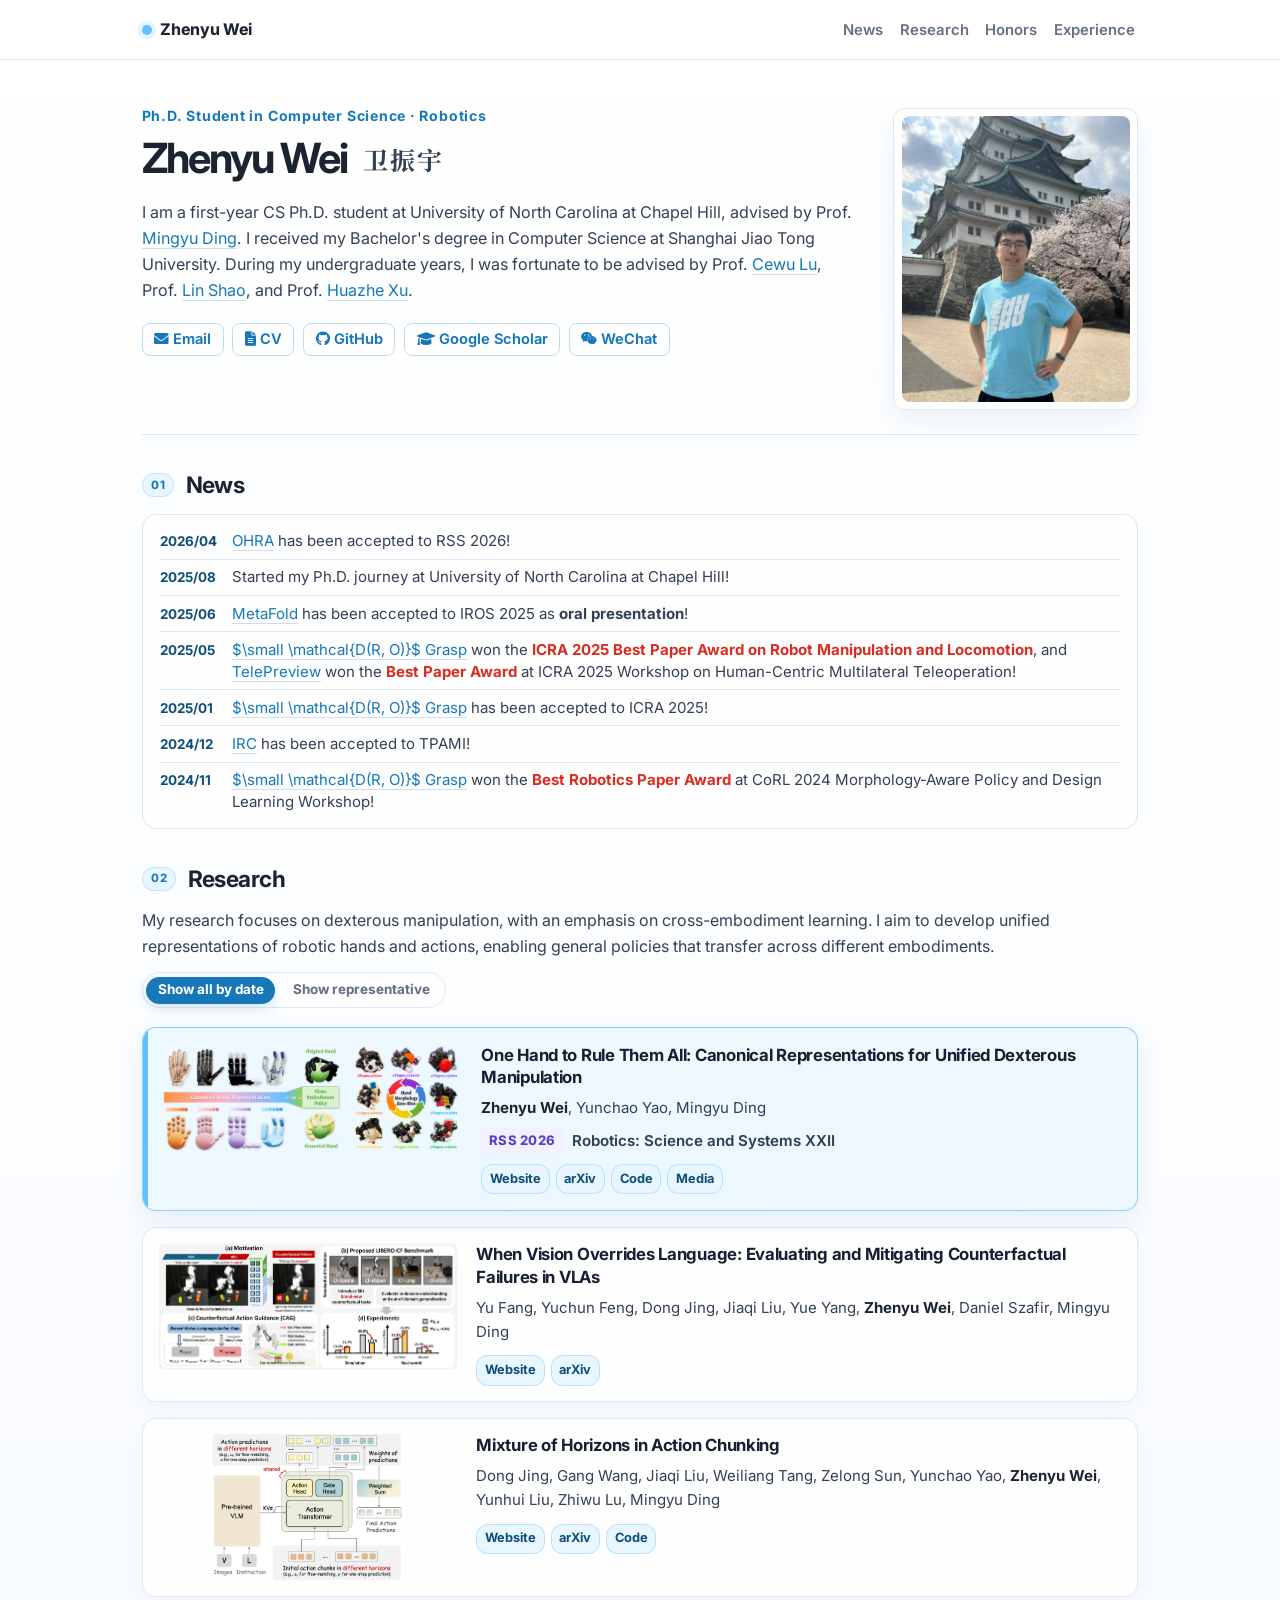
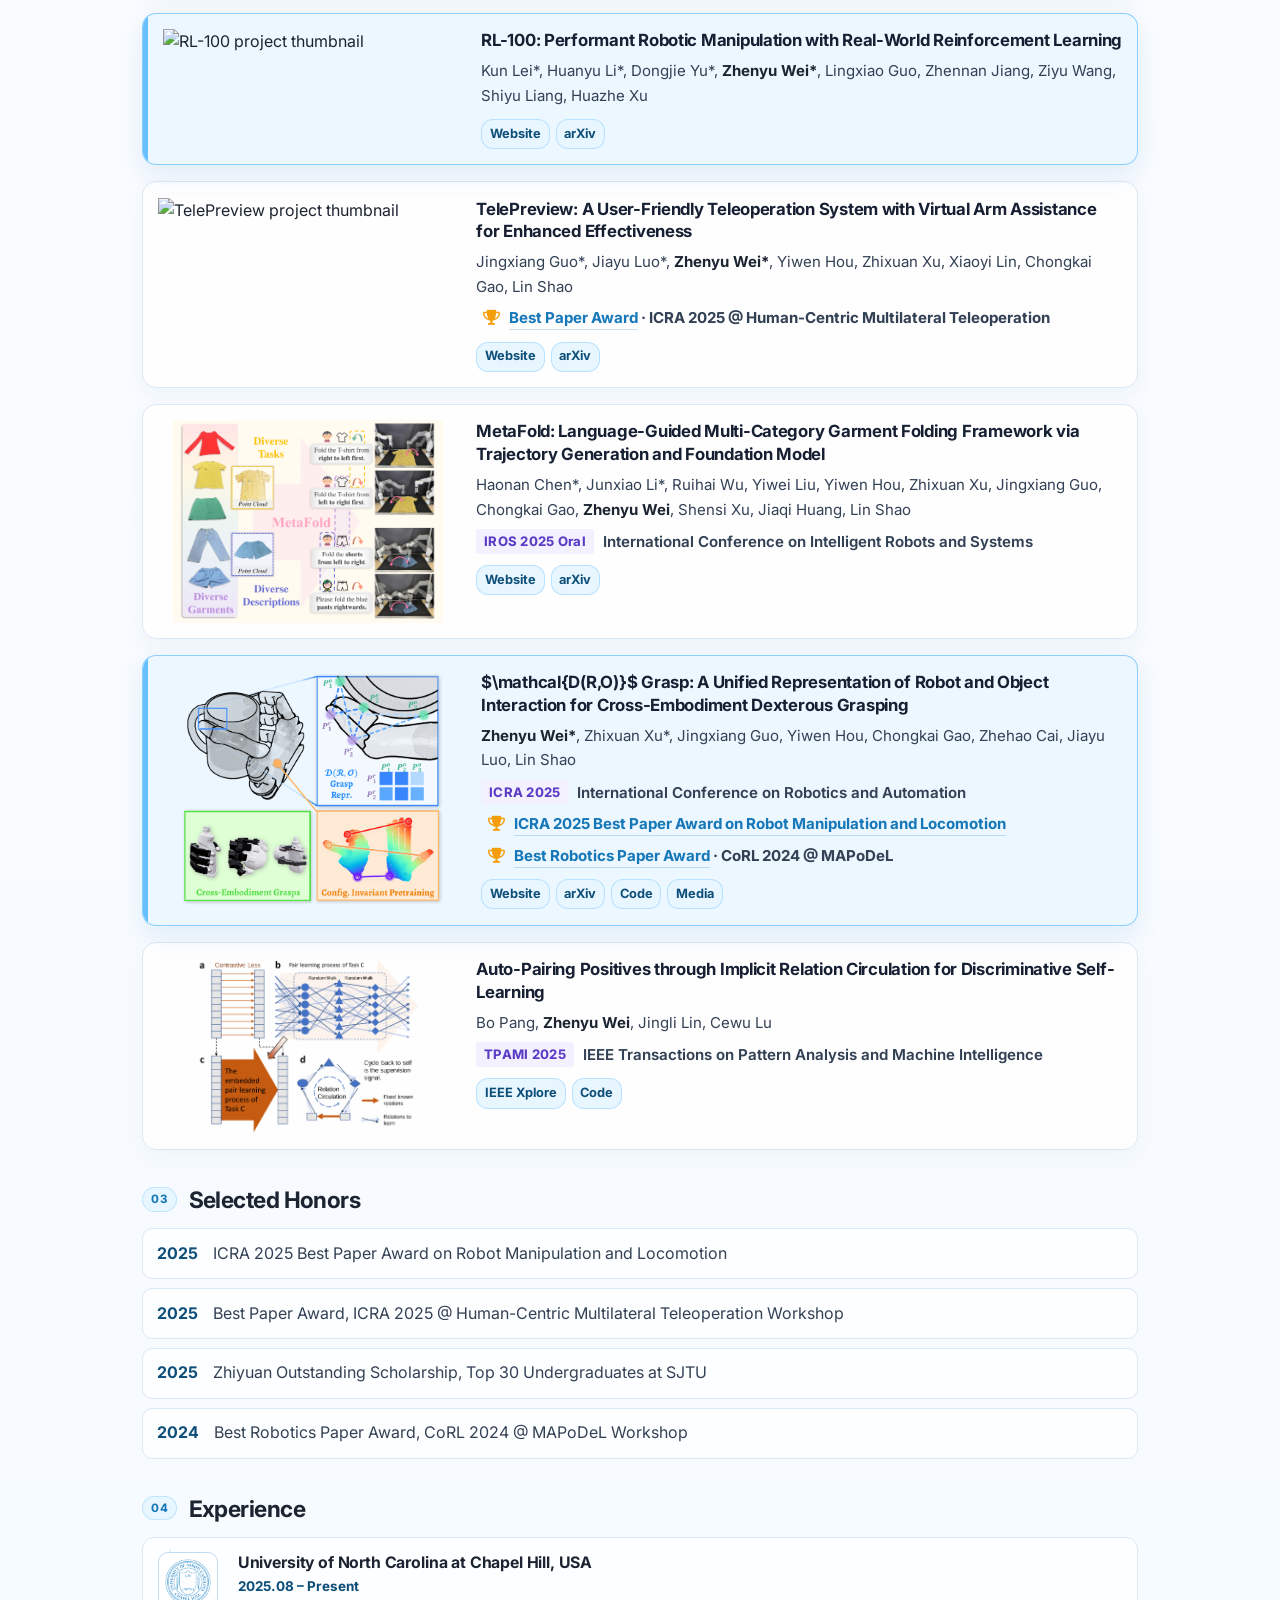
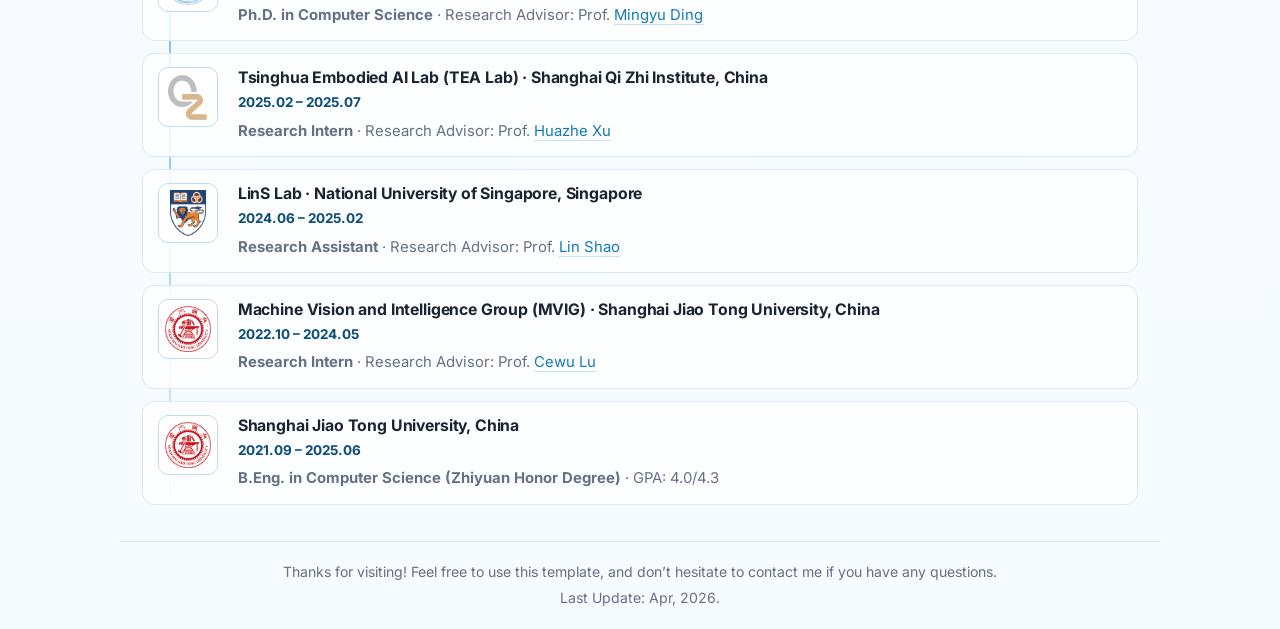
==== index.html @ 703cb7c5 "Update personal website style" ====
<!DOCTYPE html>
<html lang="en">

<head>
    <meta charset="utf-8" />
    <meta name="viewport" content="width=device-width, initial-scale=1" />
    <meta name="author" content="Zhenyu Wei" />
    <meta name="description" content="Zhenyu Wei — Ph.D. student in Computer Science at UNC Chapel Hill. Research in dexterous manipulation and cross-embodiment learning." />
    <meta name="google-site-verification" content="ky_GtW3ix1x6MhH-pM6PonkpJCmE-237rRUvxvyQjVs" />
    
    <title>Zhenyu Wei's Personal Website</title>

    <link rel="shortcut icon" href="assets/favicon.png" type="image/x-icon" />
    <link rel="preconnect" href="https://fonts.googleapis.com" />
    <link rel="preconnect" href="https://fonts.gstatic.com" crossorigin />
    <link rel="stylesheet" href="https://fonts.googleapis.com/css2?family=Inter:wght@400;500;600;700;800&family=Noto+Serif+SC:wght@600;700&display=swap" />
    <link rel="stylesheet" href="https://cdnjs.cloudflare.com/ajax/libs/font-awesome/6.0.0-beta3/css/all.min.css" />
    <link rel="stylesheet" href="style.css" />
    
    <script defer src="//busuanzi.ibruce.info/busuanzi/2.3/busuanzi.pure.mini.js"></script>
    <script type="text/x-mathjax-config"> MathJax.Hub.Config({ tex2jax: { inlineMath: [['$','$'], ['\\(','\\)']] } }); </script>
    <script async src="https://cdnjs.cloudflare.com/ajax/libs/mathjax/2.7.7/MathJax.js?config=TeX-MML-AM_CHTML"></script>
</head>

<body>
    <div id="page-scale">
    <header class="site-header">
        <nav class="nav" aria-label="Main navigation">
            <a class="brand" href="#">Zhenyu Wei</a>
            <div class="nav-links">
                <a href="#news">News</a>
                <a href="#research">Research</a>
                <a href="#honors">Honors</a>
                <a href="#experience">Experience</a>
            </div>
        </nav>
    </header>

    <main id="main" class="page">
        <section class="hero">
            <div class="hero-copy">
                <p class="eyebrow">Ph.D. Student in Computer Science · Robotics</p>
                <h1>Zhenyu Wei <span>卫振宇</span></h1>
                <p class="bio">
                    I am a first-year CS Ph.D. student at University of North Carolina at Chapel Hill, advised by 
                    Prof. <a href="https://dingmyu.github.io/">Mingyu Ding</a>. 
                    I received my Bachelor's degree in Computer Science at Shanghai Jiao Tong University.
                    During my undergraduate years, I was fortunate to be advised by 
                    Prof. <a href="https://www.mvig.org/">Cewu Lu</a>, 
                    Prof. <a href="https://linsats.github.io/">Lin Shao</a>, and 
                    Prof. <a href="http://hxu.rocks/">Huazhe Xu</a>.
                </p>
                <div class="link-row" aria-label="Profile links">
                    <a href="mailto:wzhenyu@cs.unc.edu"><i class="fas fa-envelope"></i> Email</a>
                    <a href="assets/CV_2604.pdf"><i class="fas fa-file-alt"></i> CV</a>
                    <a href="https://github.com/zhenyuwei2003"><i class="fab fa-github"></i> GitHub</a>
                    <a href="https://scholar.google.com/citations?user=RlQ3QLMAAAAJ"><i class="fas fa-graduation-cap"></i> Google Scholar</a>
                    <button class="button-link" type="button" data-modal-open="wechat-modal"><i class="fab fa-weixin"></i> WeChat</button>
                </div>
            </div>
            <figure class="portrait-card">
                <img src="assets/zhenyuwei.png" alt="Portrait of Zhenyu Wei" />
            </figure>
        </section>

        <section id="news" class="section">
            <div class="section-title"><span>01</span>
                <h2>News</h2>
            </div>
            <div class="news-card">
                <ol class="news-list">
                    <li>
                        <time>2026/04</time>
                        <span>
                            <a href="https://zhenyuwei2003.github.io/OHRA/">OHRA</a> has been accepted to RSS 2026!
                        </span>
                    </li>
                    <li>
                        <time>2025/08</time>
                        <span>
                            Started my Ph.D. journey at University of North Carolina at Chapel Hill!
                        </span>
                    </li>
                    <li>
                        <time>2025/06</time>
                        <span>
                            <a href="https://meta-fold.github.io/">MetaFold</a> has been accepted to IROS 2025 as 
                            <strong>oral presentation</strong>!
                        </span>
                    </li>
                    <li>
                        <time>2025/05</time>
                        <span>
                            <a href="https://nus-lins-lab.github.io/drograspweb/">$\small \mathcal{D(R, O)}$ Grasp</a> 
                            won the <strong class="award-text">ICRA 2025 Best Paper Award on Robot Manipulation and 
                            Locomotion</strong>, and <a href="https://nus-lins-lab.github.io/telepreview-web/">TelePreview</a> 
                            won the <strong class="award-text">Best Paper Award</strong> at ICRA 2025 Workshop on Human-Centric
                            Multilateral Teleoperation!
                        </span>
                    </li>
                    <li>
                        <time>2025/01</time>
                        <span>
                            <a href="https://nus-lins-lab.github.io/drograspweb/">$\small \mathcal{D(R, O)}$ Grasp</a> 
                            has been accepted to ICRA 2025!
                        </span>
                    </li>
                    <li>
                        <time>2024/12</time>
                        <span>
                            <a href="https://ieeexplore.ieee.org/document/10835191">IRC</a> has been accepted to TPAMI!
                        </span>
                    </li>
                    <li>
                        <time>2024/11</time>
                        <span>
                            <a href="https://nus-lins-lab.github.io/drograspweb/">$\small \mathcal{D(R, O)}$ Grasp</a> 
                            won the <strong class="award-text">Best Robotics Paper Award</strong> at CoRL 2024 
                            Morphology-Aware Policy and Design Learning Workshop!
                        </span>
                    </li>
                </ol>
            </div>
        </section>

        <section id="research" class="section">
            <div class="section-title"><span>02</span>
                <h2>Research</h2>
            </div>
            <p class="section-intro">
                My research focuses on dexterous manipulation, with an emphasis on cross-embodiment
                learning. I aim to develop unified representations of robotic hands and actions, 
                enabling general policies that transfer across different embodiments.
            </p>
            <div class="paper-toolbar" aria-label="Paper display options">
                <div class="paper-filter" role="group" aria-label="Filter papers">
                    <button class="filter-button is-active" type="button" data-paper-filter="all">Show all by date</button>
                    <button class="filter-button" type="button" data-paper-filter="representative">Show representative</button>
                </div>
            </div>

            <div class="paper-list">
                <article class="paper featured" data-representative="true">
                    <img src="assets/paper/OHRA.png" alt="OHRA project thumbnail" />
                    <div>
                        <h3>One Hand to Rule Them All: Canonical Representations for Unified Dexterous Manipulation</h3>
                        <p class="authors">
                            <strong>Zhenyu Wei</strong>, Yunchao Yao, Mingyu Ding
                        </p>
                        <p class="venue">
                            <span class="venue-badge">RSS 2026</span> Robotics: Science and Systems XXII
                        </p>
                        <div class="paper-links">
                            <a href="https://zhenyuwei2003.github.io/OHRA/">Website</a>
                            <a href="https://arxiv.org/abs/2602.16712">arXiv</a>
                            <a href="https://github.com/zhenyuwei2003/OHRA">Code</a>
                            <a href="https://mp.weixin.qq.com/s/cp15BVTkxkZM7SH8wH4V8w">Media</a>
                        </div>
                    </div>
                </article>

                <article class="paper" data-representative="false">
                    <img src="assets/paper/VLA-VA.jpg" alt="Counterfactual VLA project thumbnail" />
                    <div>
                        <h3>When Vision Overrides Language: Evaluating and Mitigating Counterfactual Failures in VLAs
                        </h3>
                        <p class="authors">
                            Yu Fang, Yuchun Feng, Dong Jing, Jiaqi Liu, Yue Yang, <strong>Zhenyu Wei</strong>, Daniel Szafir, Mingyu Ding
                        </p>
                        <div class="paper-links">
                            <a href="https://vla-va.github.io/">Website</a>
                            <a href="https://arxiv.org/abs/2602.17659">arXiv</a>
                        </div>
                    </div>
                </article>

                <article class="paper" data-representative="false">
                    <img src="assets/paper/MoH.png" alt="Mixture of Horizons project thumbnail" style="width: 65%; margin: 0 auto;" />
                    <div>
                        <h3>Mixture of Horizons in Action Chunking</h3>
                        <p class="authors">
                            Dong Jing, Gang Wang, Jiaqi Liu, Weiliang Tang, Zelong Sun, Yunchao Yao, <strong>Zhenyu Wei</strong>, Yunhui Liu, Zhiwu Lu, Mingyu Ding
                        </p>
                        <div class="paper-links">
                            <a href="https://timsty1.github.io/moh/">Website</a>
                            <a href="https://arxiv.org/abs/2511.19433">arXiv</a>
                            <a href="https://github.com/Timsty1/MixtureOfHorizons">Code</a>
                        </div>
                    </div>
                </article>

                <article class="paper featured" data-representative="true">
                    <img src="assets/paper/RL-100.gif" alt="RL-100 project thumbnail" />
                    <div>
                        <h3>RL-100: Performant Robotic Manipulation with Real-World Reinforcement Learning</h3>
                        <p class="authors">
                            Kun Lei*, Huanyu Li*, Dongjie Yu*, <strong>Zhenyu Wei*</strong>, Lingxiao Guo, Zhennan Jiang, Ziyu Wang, Shiyu Liang, Huazhe Xu
                        </p>
                        <div class="paper-links">
                            <a href="https://lei-kun.github.io/RL-100/">Website</a>
                            <a href="https://arxiv.org/abs/2510.14830">arXiv</a>
                        </div>
                    </div>
                </article>

                <article class="paper" data-representative="false">
                    <img src="assets/paper/TelePreview.gif" alt="TelePreview project thumbnail" />
                    <div>
                        <h3>TelePreview: A User-Friendly Teleoperation System with Virtual Arm Assistance for Enhanced Effectiveness</h3>
                        <p class="authors">
                            Jingxiang Guo*, Jiayu Luo*, <strong>Zhenyu Wei*</strong>, Yiwen Hou, Zhixuan Xu, Xiaoyi Lin, Chongkai Gao, Lin Shao
                        </p>
                        <p class="award-line">
                            <button class="text-modal-link" type="button" data-modal-open="telepreview-award">Best Paper Award</button> · ICRA 2025 @ Human-Centric Multilateral Teleoperation
                        </p>
                        <div class="paper-links">
                            <a href="https://nus-lins-lab.github.io/telepreview-web/">Website</a>
                            <a href="https://arxiv.org/abs/2412.13548">arXiv</a>
                        </div>
                    </div>
                </article>

                <article class="paper" data-representative="false">
                    <img src="assets/paper/MetaFold.png" alt="MetaFold project thumbnail" style="width: 90%; margin: 0 auto;" />
                    <div>
                        <h3>MetaFold: Language-Guided Multi-Category Garment Folding Framework via Trajectory Generation and Foundation Model</h3>
                        <p class="authors">Haonan Chen*, Junxiao Li*, Ruihai Wu, Yiwei Liu, Yiwen Hou, Zhixuan Xu,
                            Jingxiang Guo, Chongkai Gao, <strong>Zhenyu Wei</strong>, Shensi Xu, Jiaqi Huang, Lin Shao
                        </p>
                        <p class="venue">
                            <span class="venue-badge">IROS 2025 Oral</span> International Conference on Intelligent Robots and Systems
                        </p>
                        <div class="paper-links">
                            <a href="https://meta-fold.github.io/">Website</a>
                            <a href="https://arxiv.org/abs/2503.08372">arXiv</a>
                        </div>
                    </div>
                </article>

                <article class="paper featured" data-representative="true">
                    <img src="assets/paper/drograsp.png" alt="D(R,O) Grasp project thumbnail" style="width: 90%; margin: 0 auto;" />
                    <div>
                        <h3>$\mathcal{D(R,O)}$ Grasp: A Unified Representation of Robot and Object Interaction for Cross-Embodiment Dexterous Grasping</h3>
                        <p class="authors">
                            <strong>Zhenyu Wei*</strong>, Zhixuan Xu*, Jingxiang Guo, Yiwen Hou, Chongkai Gao, Zhehao Cai, Jiayu Luo, Lin Shao
                        </p>
                        <p class="venue">
                            <span class="venue-badge">ICRA 2025</span> International Conference on Robotics and Automation
                        </p>
                        <p class="award-line">
                            <button class="text-modal-link" type="button" data-modal-open="dro-icra-award">ICRA 2025 Best Paper Award on Robot Manipulation and Locomotion</button>
                        </p>
                        <p class="award-line">
                            <button class="text-modal-link" type="button" data-modal-open="dro-corl-award">Best Robotics Paper Award</button> · CoRL 2024 @ MAPoDeL
                        </p>
                        <div class="paper-links">
                            <a href="https://nus-lins-lab.github.io/drograspweb/">Website</a>
                            <a href="https://arxiv.org/abs/2410.01702">arXiv</a>
                            <a href="https://github.com/zhenyuwei2003/DRO-Grasp">Code</a>
                            <a href="https://mp.weixin.qq.com/s/csdm7B3G9__QpwEtoIQxuA">Media</a>
                        </div>
                    </div>
                </article>

                <article class="paper" data-representative="false">
                    <img src="assets/paper/IRC.png" alt="IRC project thumbnail" style="width: 75%; margin: 0 auto;" />
                    <div>
                        <h3>Auto-Pairing Positives through Implicit Relation Circulation for Discriminative Self-Learning</h3>
                        <p class="authors">
                            Bo Pang, <strong>Zhenyu Wei</strong>, Jingli Lin, Cewu Lu
                        </p>
                        <p class="venue">
                            <span class="venue-badge">TPAMI 2025</span> IEEE Transactions on Pattern Analysis and Machine Intelligence
                        </p>
                        <div class="paper-links">
                            <a href="https://ieeexplore.ieee.org/document/10835191">IEEE Xplore</a>
                            <a href="https://github.com/BoPang1996/IRC">Code</a>
                        </div>
                    </div>
                </article>
            </div>
        </section>

        <section id="honors" class="section two-column">
            <div class="section-title"><span>03</span>
                <h2>Selected Honors</h2>
            </div>
            <ul class="honor-list">
                <li><strong>2025</strong> ICRA 2025 Best Paper Award on Robot Manipulation and Locomotion</li>
                <li><strong>2025</strong> Best Paper Award, ICRA 2025 @ Human-Centric Multilateral Teleoperation Workshop</li>
                <li><strong>2025</strong> Zhiyuan Outstanding Scholarship, Top 30 Undergraduates at SJTU</li>
                <li><strong>2024</strong> Best Robotics Paper Award, CoRL 2024 @ MAPoDeL Workshop</li>
            </ul>
        </section>

        <section id="experience" class="section">
            <div class="section-title"><span>04</span>
                <h2>Experience</h2>
            </div>
            <div class="timeline">
                <article class="timeline-item">
                    <img src="assets/experience/UNC-CH.png" alt="UNC logo" />
                    <div>
                        <h3>University of North Carolina at Chapel Hill, USA</h3>
                        <span>2025.08 – Present</span>
                        <p><strong>Ph.D. in Computer Science</strong> · Research Advisor: Prof. <a href="https://dingmyu.github.io/">Mingyu Ding</a></p>
                    </div>
                </article>
                <article class="timeline-item">
                    <img src="assets/experience/SQZ.png" alt="Shanghai Qi Zhi Institute logo" />
                    <div>
                        <h3>Tsinghua Embodied AI Lab (TEA Lab) · Shanghai Qi Zhi Institute, China</h3>
                        <span>2025.02 – 2025.07</span>
                        <p><strong>Research Intern</strong> · Research Advisor: Prof. <a href="http://hxu.rocks/"> Huazhe Xu</a></p>
                    </div>
                </article>
                <article class="timeline-item">
                    <img src="assets/experience/NUS.png" alt="NUS LinS Lab logo" />
                    <div>
                        <h3>LinS Lab · National University of Singapore, Singapore</h3>
                        <span>2024.06 – 2025.02</span>
                        <p><strong>Research Assistant</strong> · Research Advisor: Prof. <a href="https://linsats.github.io/">Lin Shao</a></p>
                    </div>
                </article>
                <article class="timeline-item">
                    <img src="assets/experience/SJTU.png" alt="SJTU MVIG logo" />
                    <div>
                        <h3>Machine Vision and Intelligence Group (MVIG) · Shanghai Jiao Tong University, China</h3>
                        <span>2022.10 – 2024.05</span>
                        <p><strong>Research Intern</strong> · Research Advisor: Prof. <a href="https://www.mvig.org/">Cewu Lu</a></p>
                    </div>
                </article>
                <article class="timeline-item">
                    <img src="assets/experience/SJTU.png" alt="SJTU logo" />
                    <div>
                        <h3>Shanghai Jiao Tong University, China</h3>
                        <span>2021.09 – 2025.06</span>
                        <p><strong>B.Eng. in Computer Science (Zhiyuan Honor Degree)</strong> · GPA: 4.0/4.3</p>
                    </div>
                </article>
            </div>
        </section>
    </main>

    <footer class="footer">
        <p>Thanks for visiting! Feel free to use this template, and don’t hesitate to contact me if you have any questions.</p>
        <p>Last Update: Apr, 2026.</p>
    </footer>

    <div class="modal" id="wechat-modal" aria-hidden="true">
        <div class="modal-content"><button class="close" type="button" data-modal-close
            aria-label="Close">&times;</button><img src="assets/WeChat.jpg" alt="WeChat QR Code" />
        </div>
    </div>
    <div class="modal" id="telepreview-award" aria-hidden="true">
        <div class="modal-content wide"><button class="close" type="button" data-modal-close
            aria-label="Close">&times;</button><img
            src="assets/award/Best Paper Award @ ICRA 2025 Human-Centric Multilateral Teleoperation Workshop.png"
            alt="Best Paper Award at ICRA 2025 Human-Centric Multilateral Teleoperation Workshop" />
        </div>
    </div>
    <div class="modal" id="dro-icra-award" aria-hidden="true">
        <div class="modal-content wide"><button class="close" type="button" data-modal-close
            aria-label="Close">&times;</button><img
            src="assets/award/ICRA 2025 Best Paper Award on Robot Manipulation and Locomotion.jpg"
            alt="ICRA 2025 Best Paper Award on Robot Manipulation and Locomotion" />
        </div>
    </div>
    <div class="modal" id="dro-corl-award" aria-hidden="true">
        <div class="modal-content wide"><button class="close" type="button" data-modal-close
            aria-label="Close">&times;</button><img
            src="assets/award/Best Robotics Paper Award @ CoRL 2024 MAPoDeL Workshop.jpg"
            alt="Best Robotics Paper Award at CoRL 2024 MAPoDeL Workshop" />
        </div>
    </div>

    <script>
        document.querySelectorAll('[data-modal-open]').forEach((button) => {
            button.addEventListener('click', () => {
                const modal = document.getElementById(button.dataset.modalOpen);
                if (modal) modal.classList.add('is-visible');
            });
        });
        document.querySelectorAll('.modal').forEach((modal) => {
            modal.addEventListener('click', (event) => {
                if (event.target === modal || event.target.hasAttribute('data-modal-close')) modal.classList.remove('is-visible');
            });
        });
        document.addEventListener('keydown', (event) => {
            if (event.key === 'Escape') document.querySelectorAll('.modal.is-visible').forEach((modal) => modal.classList.remove('is-visible'));
        });

        const filterButtons = document.querySelectorAll('[data-paper-filter]');
        const papers = document.querySelectorAll('.paper-list .paper');
        filterButtons.forEach((button) => {
            button.addEventListener('click', () => {
                const mode = button.dataset.paperFilter;
                filterButtons.forEach((item) => item.classList.toggle('is-active', item === button));
                papers.forEach((paper) => {
                    const showPaper = mode === 'all' || paper.dataset.representative === 'true';
                    paper.classList.toggle('is-hidden', !showPaper);
                });
            });
        });
    </script>

    <script type="text/javascript" id="clustrmaps"
        src="//cdn.clustrmaps.com/map_v2.js?cl=808080&w=320&t=tt&d=tOPkwWLaviaj1txDSWt1MIPXQO5jh3JgLgwv-uhQWwc&co=00000000&ct=c0c0c0&cmo=66c0ff&cmn=ff9547">
    </script>
    </div>

    <script>
    (function () {
        const minWidth = 960;
        const page = document.getElementById('page-scale');

        function scalePage() {
            if (window.innerWidth < minWidth) {
                const scale = window.innerWidth / minWidth;
                page.style.transform = `scale(${scale})`;
                document.body.style.height = `${page.scrollHeight * scale}px`;
            } else {
                page.style.transform = 'none';
                document.body.style.height = 'auto';
            }
        }

        window.addEventListener('load', scalePage);
        window.addEventListener('resize', scalePage);
    })();
    </script>

</body>

</html>
---- style.css ----
:root {
    --bg: #f8fbff;
    --paper: #ffffff;
    --paper-soft: #f2f9ff;
    --text: #1b2430;
    --text-soft: #334155;
    --muted: #667085;
    --line: #dbe8f5;
    --line-strong: #bfdbf2;
    --accent: #66c0ff;
    --accent-deep: #1678b9;
    --accent-dark: #0e4f7a;
    --accent-soft: #e8f6ff;
    --accent-faint: #f4fbff;
    --shadow: 0 10px 28px rgba(23, 82, 122, 0.08);
    --max-width: 1040px;
}

* {
    box-sizing: border-box;
}

html {
    scroll-behavior: smooth;
}

body {
    margin: 0;
    font-family: Inter, -apple-system, BlinkMacSystemFont, "Segoe UI", Arial, sans-serif;
    color: var(--text);
    background:
        radial-gradient(circle at 18% -10%, rgba(102, 192, 255, 0.22), transparent 28rem),
        linear-gradient(180deg, #ffffff 0%, var(--bg) 48%, #f6fbff 100%);
    line-height: 1.62;
}

a {
    color: var(--accent-deep);
    text-decoration: none;
    border-bottom: 1px solid rgba(22, 120, 185, 0.22);
    transition: color .18s ease, border-color .18s ease, background .18s ease;
}

a:hover {
    color: var(--accent-dark);
    border-color: var(--accent-dark);
}

.skip-link {
    position: absolute;
    left: -999px;
    top: 1rem;
    z-index: 20;
    padding: .55rem .85rem;
    background: var(--accent-dark);
    color: #fff;
    border-radius: 6px;
}

.skip-link:focus {
    left: 1rem;
}

.site-header {
    position: sticky;
    top: 0;
    z-index: 10;
    background: rgba(255, 255, 255, .86);
    backdrop-filter: blur(14px);
    border-bottom: 1px solid var(--line);
}

.nav {
    max-width: var(--max-width);
    margin: 0 auto;
    padding: .85rem 1.35rem;
    display: flex;
    align-items: center;
    justify-content: space-between;
    gap: 1.2rem;
}

.brand {
    color: var(--text);
    border: 0;
    font-weight: 750;
    letter-spacing: -.02em;
}

.brand::before {
    content: "";
    display: inline-block;
    width: .62rem;
    height: .62rem;
    margin-right: .55rem;
    border-radius: 50%;
    background: var(--accent);
    box-shadow: 0 0 0 4px rgba(102, 192, 255, .18);
}

.nav-links {
    display: flex;
    flex-wrap: wrap;
    justify-content: flex-end;
    gap: .15rem .65rem;
}

.nav-links a {
    border: 0;
    color: var(--muted);
    font-size: .93rem;
    font-weight: 600;
    padding: .25rem .2rem;
}

.nav-links a:hover {
    color: var(--accent-deep);
}

.page {
    max-width: var(--max-width);
    margin: 0 auto;
    padding: 2.8rem 1.35rem 1.25rem;
}

.hero {
    display: grid;
    grid-template-columns: minmax(0, 1fr) 245px;
    gap: 2.6rem;
    align-items: start;
    padding-bottom: 1.5rem;
    border-bottom: 1px solid var(--line);
}

.eyebrow {
    margin: 0 0 .55rem;
    color: var(--accent-deep);
    font-weight: 700;
    letter-spacing: .055em;
    font-size: .88rem;
}

h1 {
    margin: 0;
    font-size: 2.6rem;
    line-height: 1.05;
    letter-spacing: -.045em;
    font-weight: 700;
}

h1 span {
    display: inline-block;
    margin-left: .55rem;
    font-family: "Noto Serif SC", serif;
    color: var(--text-soft);
    font-size: .6em;
    letter-spacing: .08em;
    vertical-align: .12em;
}

.bio {
    margin: 1.15rem 0 0;
    max-width: 740px;
    color: var(--text-soft);
    font-size: 1.01rem;
}

.link-row {
    display: flex;
    flex-wrap: wrap;
    gap: .55rem;
    margin-top: 1.25rem;
}

.link-row a,
.wechat-button,
.button-link {
    appearance: none;
    border: 1px solid var(--line-strong);
    background: #fff;
    color: var(--accent-deep);
    border-radius: 8px;
    padding: .42rem .72rem;
    font: inherit;
    font-size: .91rem;
    font-weight: 650;
    line-height: 1.2;
    cursor: pointer;
}

.link-row a:hover,
.wechat-button:hover,
.button-link:hover {
    background: var(--accent-soft);
    border-color: var(--accent);
    color: var(--accent-dark);
}

.wechat-card {
    display: none;
    width: fit-content;
    margin-top: .8rem;
    padding: .72rem;
    background: #fff;
    border: 1px solid var(--line);
    border-radius: 12px;
    box-shadow: var(--shadow);
}

.wechat-card.is-visible {
    display: grid;
    gap: .35rem;
}

.wechat-card img {
    width: 132px;
    border-radius: 8px;
}

.wechat-card span {
    color: var(--muted);
    font-size: .82rem;
}

.portrait-card {
    margin: .2rem 0 0;
    padding: .45rem;
    border: 1px solid var(--line);
    border-radius: 12px;
    background: #fff;
    box-shadow: var(--shadow);
}

.portrait-card img {
    display: block;
    width: 100%;
    aspect-ratio: 4 / 5;
    object-fit: cover;
    border-radius: 8px;
}

.section {
    margin-top: 2.25rem;
    scroll-margin-top: 80px;
}

.compact-section {
    padding: 0;
    background: transparent;
    border: 0;
    border-radius: 0;
}

.section-title {
    display: flex;
    align-items: center;
    gap: .7rem;
    margin-bottom: .95rem;
}

.section-title span {
    color: var(--accent-deep);
    background: var(--accent-soft);
    border: 1px solid rgba(102, 192, 255, .32);
    border-radius: 999px;
    padding: .12rem .5rem;
    font-weight: 750;
    font-size: .72rem;
    letter-spacing: .08em;
}

h2 {
    margin: 0;
    color: var(--text);
    font-size: 1.42rem;
    line-height: 1.2;
    letter-spacing: -.025em;
}

.section-intro {
    max-width: 880px;
    margin: 0 0 .45rem;
    color: var(--text-soft);
    font-size: 1rem;
}

#research .section-intro {
    max-width: none;
    width: 100%;
    margin: 0 0 .8rem;
}

.note {
    margin: 0 0 1.05rem;
    color: var(--muted);
    font-size: .91rem;
}

.news-card {
    padding: .95rem 1.1rem;
    background: rgba(255, 255, 255, .72);
    border: 1px solid var(--line);
    border-radius: 14px;
}

.news-list {
    list-style: none;
    padding: 0;
    margin: 0;
    display: grid;
    gap: 0;
}

.news-list li {
    display: grid;
    grid-template-columns: 60px 1fr;
    gap: .75rem;
    align-items: baseline;
    padding: .42rem 0;
    border-bottom: 1px solid var(--line);
    color: var(--text-soft);
    font-size: .94rem;
    line-height: 1.45;
}

.news-list li:first-child {
    padding-top: 0;
}

.news-list li:last-child {
    border-bottom: 0;
    padding-bottom: 0;
}

time,
.news-list time {
    color: var(--accent-dark);
    font-weight: 700;
    font-size: .84rem;
}

.paper-toolbar {
    margin: .55rem 0 1.2rem;
}

.paper-filter {
    display: inline-flex;
    flex-wrap: wrap;
    gap: .38rem;
    padding: .22rem;
    border: 1px solid var(--line);
    border-radius: 999px;
    background: rgba(255, 255, 255, .78);
}

.filter-button {
    appearance: none;
    border: 0;
    border-radius: 999px;
    background: transparent;
    color: var(--muted);
    padding: .36rem .72rem;
    font: inherit;
    font-size: .84rem;
    font-weight: 720;
    line-height: 1.15;
    cursor: pointer;
}

.filter-button:hover {
    color: var(--accent-dark);
    background: var(--accent-soft);
}

.filter-button.is-active {
    color: #fff;
    background: var(--accent-deep);
    box-shadow: 0 4px 12px rgba(22, 120, 185, .18);
}

.paper-list {
    display: grid;
    gap: 1rem;
}

.paper {
    display: grid;
    grid-template-columns: 300px minmax(0, 1fr);
    align-items: start;
    gap: 1.15rem;
    padding: .95rem;
    background: rgba(255, 255, 255, .86);
    border: 1px solid var(--line);
    border-radius: 14px;
    box-shadow: 0 8px 22px rgba(23, 82, 122, 0.045);
}

.paper > div {
    align-self: start;
    padding-top: 0;
    margin-top: 0;
}

.paper img {
    display: block;
    width: 100%;
    max-width: 100%;
    height: auto;
    max-height: none;
    aspect-ratio: auto;
    object-fit: contain;
    border: 0;
    background: transparent;
    border-radius: 0;
    box-shadow: none;
    padding: 0;
    align-self: start;
}

.paper h3 {
    margin: 0 0 .32rem;
    color: #172033;
    font-size: 1.05rem;
    line-height: 1.36;
    letter-spacing: -.016em;
}

.authors,
.venue {
    margin: .12rem 0;
    color: var(--muted);
    font-size: .91rem;
}

.authors strong {
    color: var(--text);
}

.venue {
    color: var(--accent-dark);
    font-weight: 640;
}

.paper p {
    margin: .45rem 0 0;
    color: var(--text-soft);
    font-size: .94rem;
}

.paper-links {
    display: flex;
    flex-wrap: wrap;
    gap: .38rem;
    margin-top: .68rem;
}

.paper-links a {
    display: inline-flex;
    align-items: center;
    border: 1px solid rgba(102, 192, 255, .38);
    border-radius: 12px;
    background: var(--accent-soft);
    color: var(--accent-dark);
    padding: .24rem .48rem;
    font-size: .8rem;
    font-weight: 700;
}

.paper-links a:hover {
    background: #d9f1ff;
    border-color: var(--accent);
}

.paper.featured {
    position: relative;
    overflow: hidden;
    border: 1px solid rgba(102, 192, 255, .72);
    border-radius: 14px;
    background: rgba(232, 246, 255, .72);
    box-shadow: 0 10px 26px rgba(22, 120, 185, .10);
    padding-left: calc(.95rem + 5px);
}

.paper.featured::before {
    content: "";
    position: absolute;
    left: 0;
    top: 0;
    bottom: 0;
    width: 5px;
    background: var(--accent);
    border-radius: 14px 0 0 14px;
}

.paper.is-hidden {
    display: none;
}

.venue-badge {
    display: inline-block;
    margin-right: .3rem;
    font-size: .82rem;
    font-weight: 750;
    letter-spacing: .02em;
    color: #5b3cc4;
    background: #f3f0ff;
    padding: .12rem .5rem;
    border-radius: 3px;
    vertical-align: .05em;
}

.honor-list {
    list-style: none;
    padding: 0;
    margin: 0;
    display: grid;
    gap: .55rem;
}

.honor-list li {
    padding: .72rem .9rem;
    background: rgba(255, 255, 255, .82);
    border: 1px solid var(--line);
    border-radius: 10px;
    color: var(--text-soft);
}

.honor-list strong {
    color: var(--accent-dark);
    margin-right: .7rem;
}

.timeline {
    position: relative;
    display: grid;
    gap: .72rem;
}

.timeline::before {
    content: "";
    position: absolute;
    left: 27px;
    top: 12px;
    bottom: 12px;
    width: 2px;
    background: linear-gradient(180deg, var(--accent), var(--line));
}

.timeline-item {
    position: relative;
    display: grid;
    grid-template-columns: 56px 1fr;
    gap: 1.5rem;
    padding: .85rem .95rem;
    background: rgba(255, 255, 255, .82);
    border: 1px solid var(--line);
    border-radius: 12px;
}

.timeline-item img {
    position: relative;
    z-index: 1;
    width: 60px;
    height: 60px;
    object-fit: contain;
    padding: .38rem;
    border-radius: 10px;
    background: #fff;
    border: 1px solid var(--line-strong);
}

.timeline-item h3 {
    margin: 0;
    font-size: .99rem;
    line-height: 1.35;
    letter-spacing: -.01em;
}

.timeline-item span {
    display: inline-block;
    margin-top: .08rem;
    color: var(--accent-dark);
    font-weight: 720;
    font-size: .84rem;
}

.timeline-item p {
    margin: .24rem 0 0;
    color: var(--muted);
    font-size: .93rem;
}

.footer {
    max-width: var(--max-width);
    margin: 1rem auto 0;
    padding: 1rem 1.35rem 1rem;
    color: var(--muted);
    font-size: .88rem;
    text-align: center;
    border-top: 1px solid var(--line);
}

.footer p {
    margin: .2rem 0;
}

.text-modal-link {
    appearance: none;
    font: inherit;
    color: var(--accent-deep);
    background: transparent;
    border: 0;
    border-bottom: 1px solid rgba(22, 120, 185, 0.22);
    padding: 0;
    cursor: pointer;
}

.text-modal-link:hover {
    color: var(--accent-dark);
    border-color: var(--accent-dark);
}

.award-text {
    color: #d92d20;
}

.award-line {
    display: block;
    color: var(--accent-dark);
    font-weight: 720;
}

.award-line::before {
    content: "\f091";
    font-family: "Font Awesome 6 Free";
    font-weight: 900;

    color: #f59e0b;
    margin-left: .4rem;
    margin-right: .4rem;
}

.award-line .text-modal-link {
    display: inline;
    white-space: normal;
    overflow-wrap: anywhere;
    text-align: left;
    line-height: 1.45;
}

.modal {
    display: none;
    position: fixed;
    inset: 0;
    z-index: 100;
    background: rgba(15, 23, 42, .58);
    padding: 1.5rem;
    overflow: auto;
}

.modal.is-visible {
    display: grid;
    place-items: center;
}

.modal-content {
    position: relative;
    width: min(360px, 92vw);
    padding: 1rem;
    background: #fff;
    border-radius: 16px;
    border: 1px solid var(--line);
    box-shadow: 0 24px 70px rgba(15, 23, 42, .24);
}

.modal-content.wide {
    width: min(820px, 94vw);
}

.modal-content img {
    display: block;
    width: 100%;
    height: auto;
    border-radius: 10px;
}

.close {
    position: absolute;
    right: .65rem;
    top: .45rem;
    width: 2rem;
    height: 2rem;
    border: 0;
    border-radius: 999px;
    background: rgba(255, 255, 255, .9);
    color: var(--text);
    font-size: 1.55rem;
    line-height: 1;
    cursor: pointer;
    box-shadow: 0 2px 12px rgba(15, 23, 42, .12);
}

.close:hover {
    background: var(--accent-soft);
    color: var(--accent-dark);
}

html,
body {
    width: 100%;
    overflow-x: hidden;
}

#page-scale {
    width: 100%;
    transform-origin: top left;
}

@media (max-width: 959px) {
    #page-scale {
        width: 960px;
    }
}
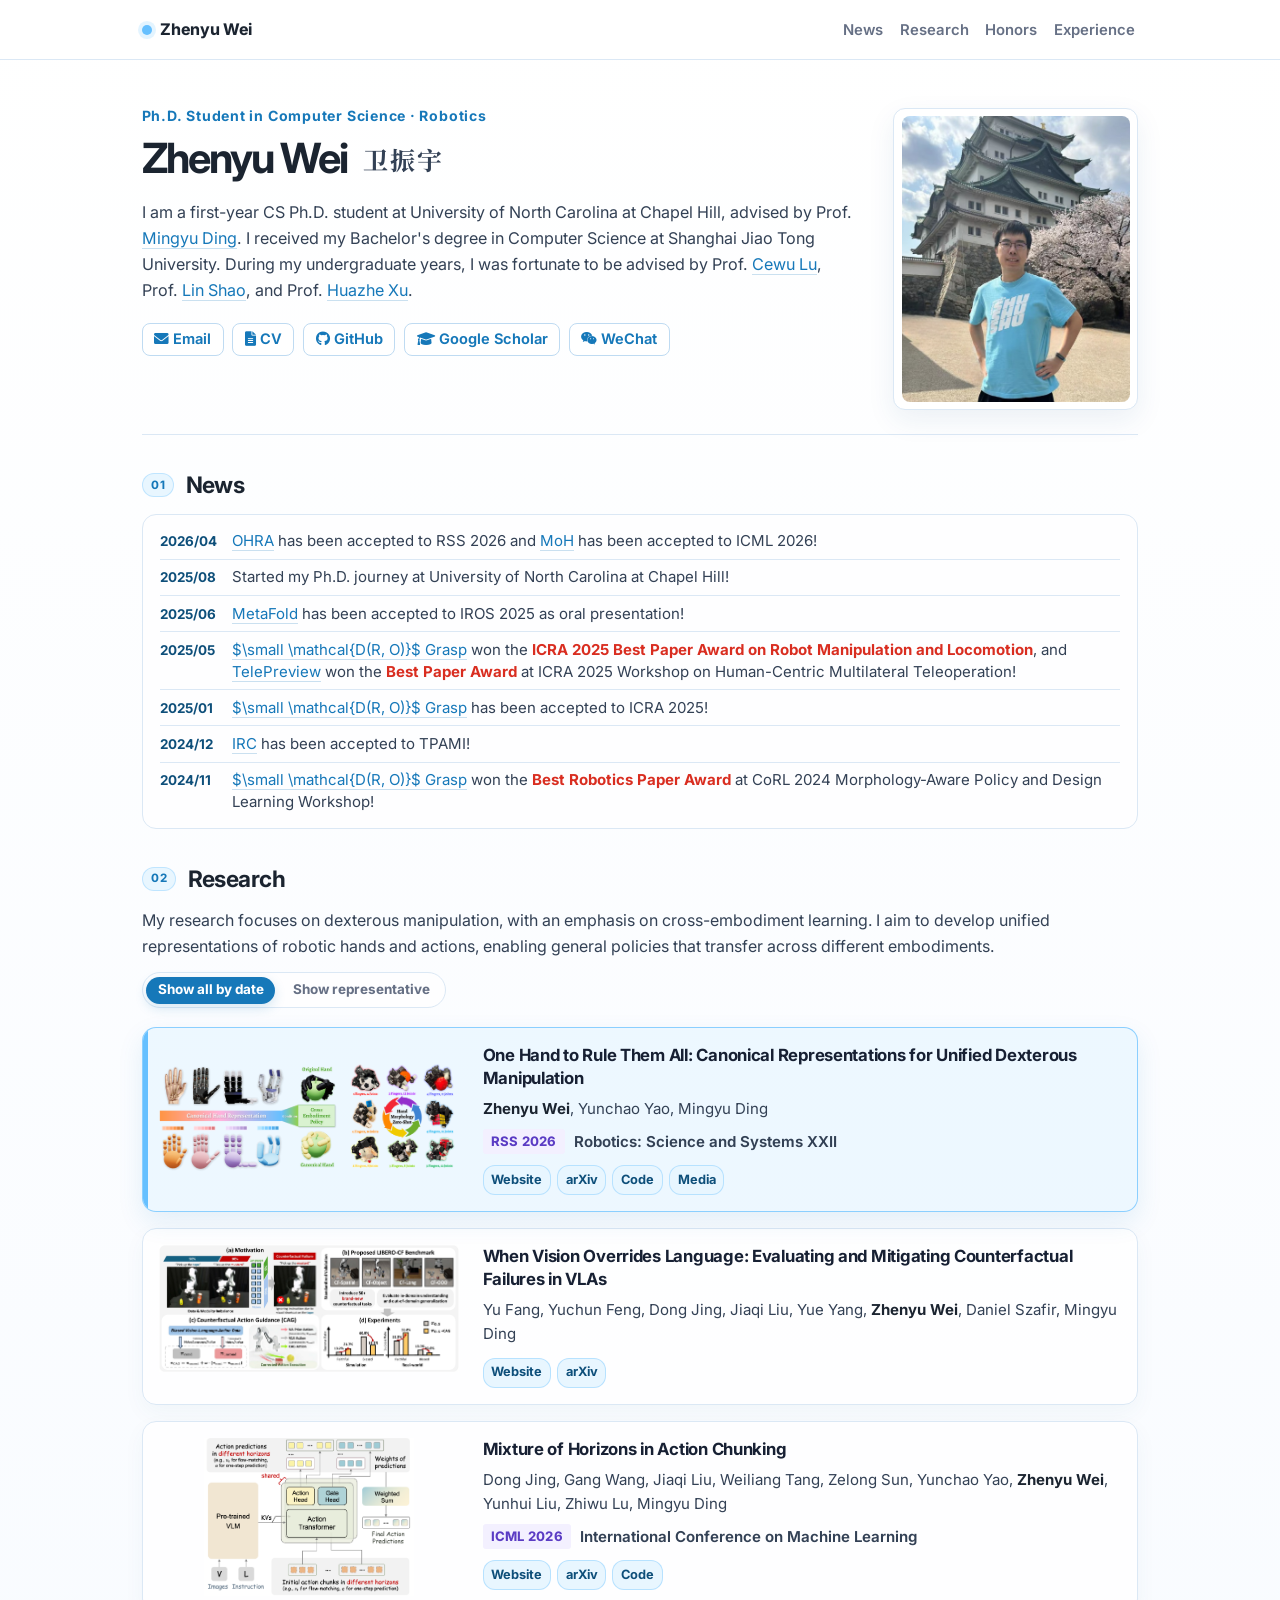
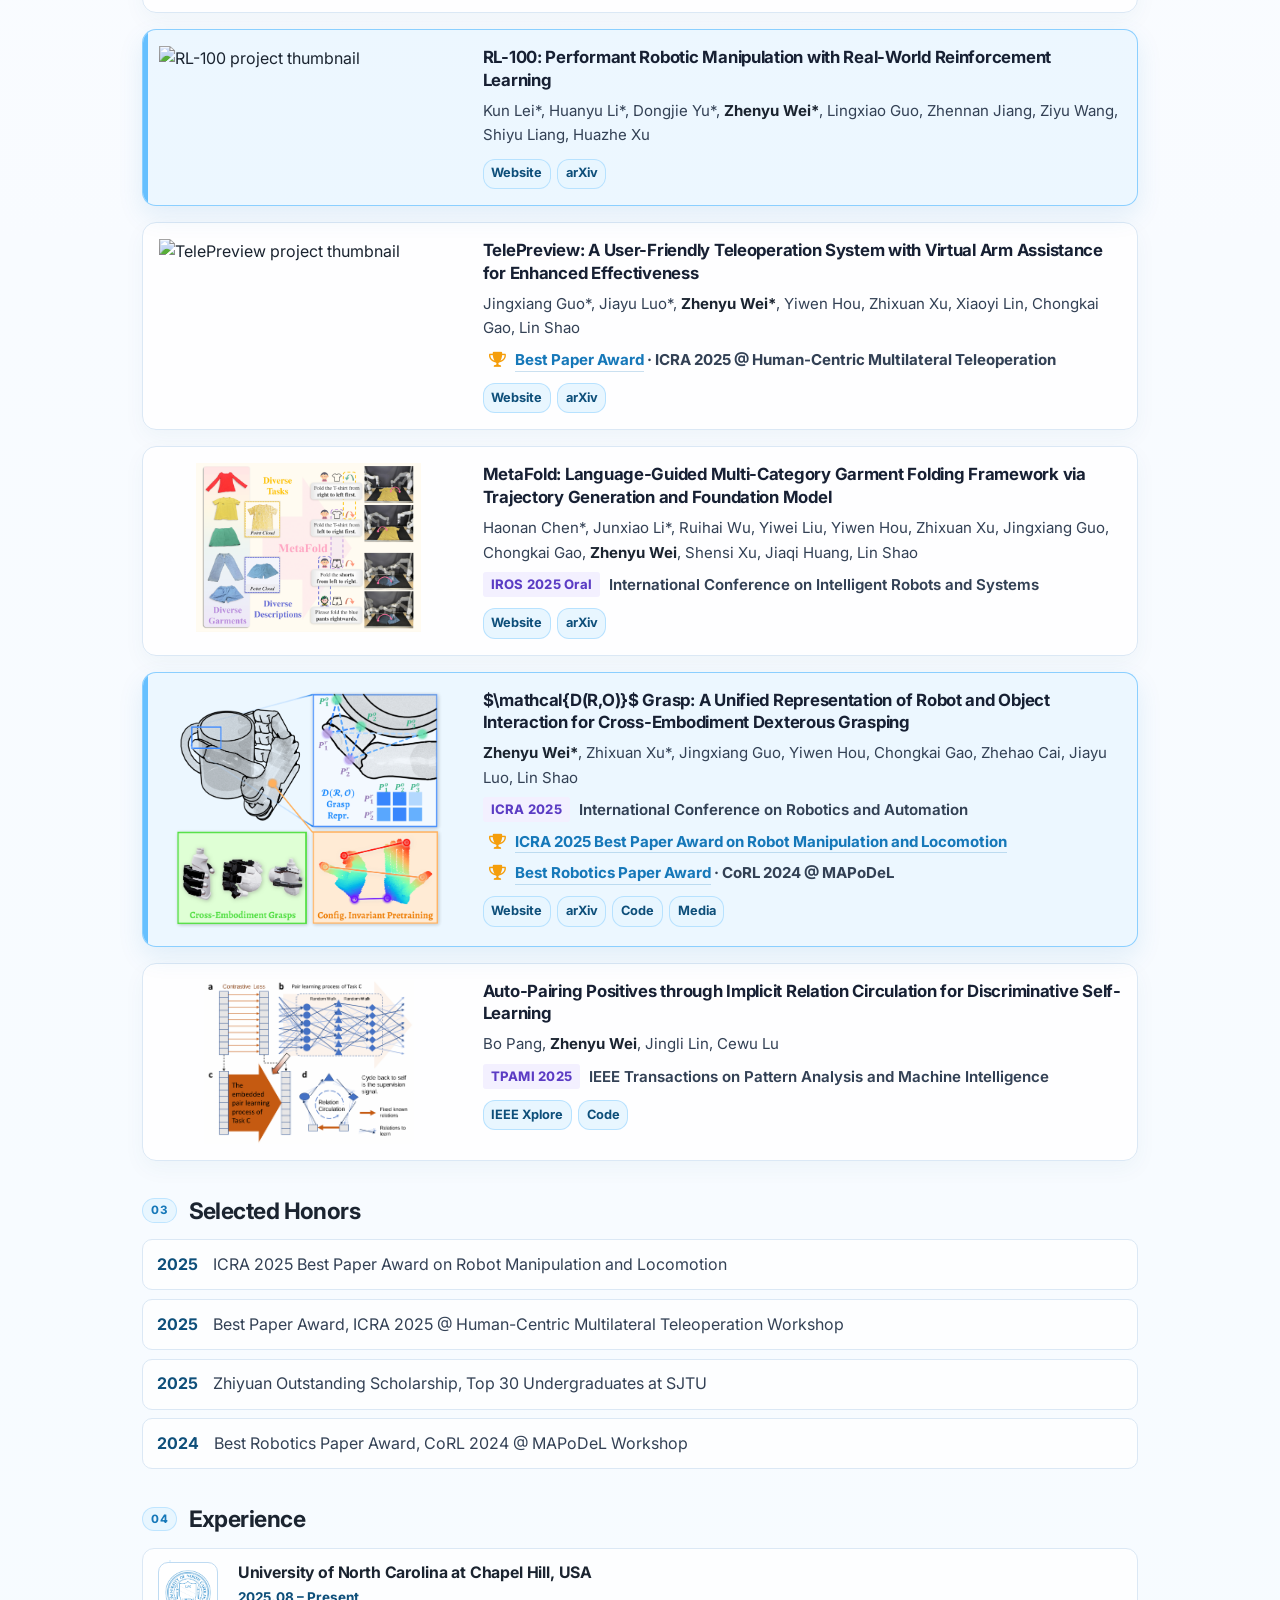
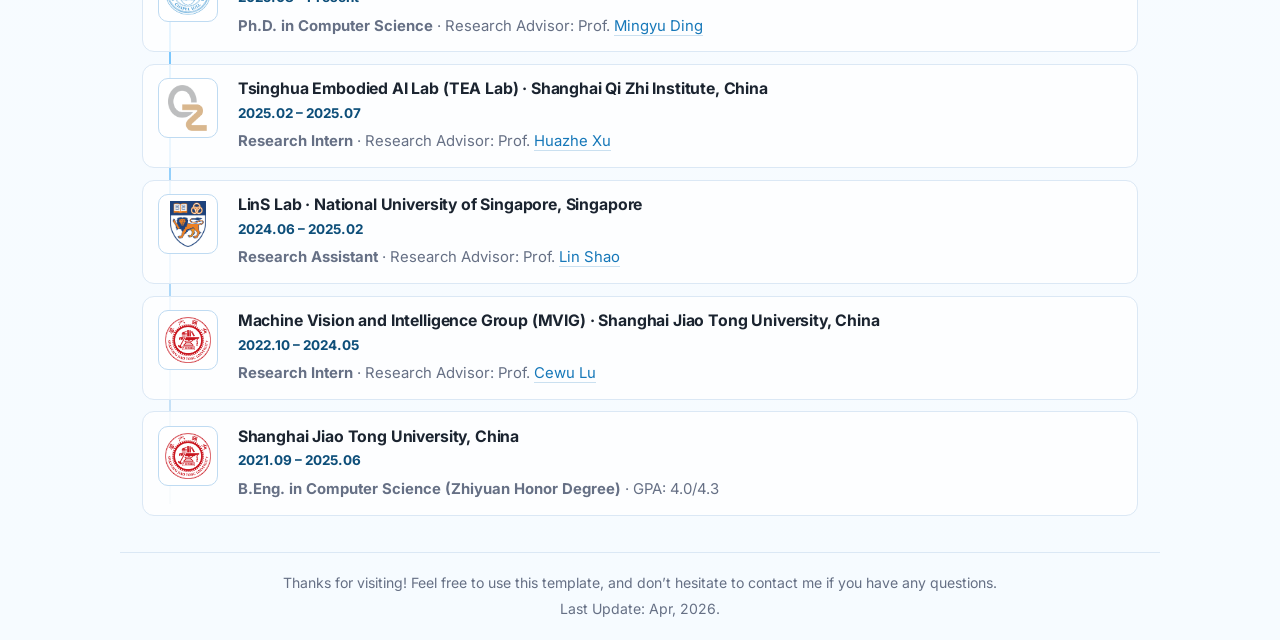
==== commit 7f1af955: "Update MoH venue" ====
--- a/index.html
+++ b/index.html
@@ -72,7 +72,8 @@
                     <li>
                         <time>2026/04</time>
                         <span>
-                            <a href="https://zhenyuwei2003.github.io/OHRA/">OHRA</a> has been accepted to RSS 2026!
+                            <a href="https://zhenyuwei2003.github.io/OHRA/">OHRA</a> has been accepted to RSS 2026 and 
+                            <a href="https://timsty1.github.io/moh/">MoH</a> has been accepted to ICML 2026!
                         </span>
                     </li>
                     <li>
@@ -85,7 +86,7 @@
                         <time>2025/06</time>
                         <span>
                             <a href="https://meta-fold.github.io/">MetaFold</a> has been accepted to IROS 2025 as 
-                            <strong>oral presentation</strong>!
+                            oral presentation!
                         </span>
                     </li>
                     <li>
@@ -141,7 +142,7 @@
 
             <div class="paper-list">
                 <article class="paper featured" data-representative="true">
-                    <img src="assets/paper/OHRA.png" alt="OHRA project thumbnail" />
+                    <img src="assets/paper/OHRA.png" alt="OHRA project thumbnail" style="margin: 18px auto;" />
                     <div>
                         <h3>One Hand to Rule Them All: Canonical Representations for Unified Dexterous Manipulation</h3>
                         <p class="authors">
@@ -175,11 +176,14 @@
                 </article>
 
                 <article class="paper" data-representative="false">
-                    <img src="assets/paper/MoH.png" alt="Mixture of Horizons project thumbnail" style="width: 65%; margin: 0 auto;" />
+                    <img src="assets/paper/MoH.png" alt="Mixture of Horizons project thumbnail" style="width: 70%; margin: 0 auto;" />
                     <div>
                         <h3>Mixture of Horizons in Action Chunking</h3>
                         <p class="authors">
                             Dong Jing, Gang Wang, Jiaqi Liu, Weiliang Tang, Zelong Sun, Yunchao Yao, <strong>Zhenyu Wei</strong>, Yunhui Liu, Zhiwu Lu, Mingyu Ding
+                        </p>
+                        <p class="venue">
+                            <span class="venue-badge">ICML 2026</span> International Conference on Machine Learning
                         </p>
                         <div class="paper-links">
                             <a href="https://timsty1.github.io/moh/">Website</a>
@@ -190,7 +194,7 @@
                 </article>
 
                 <article class="paper featured" data-representative="true">
-                    <img src="assets/paper/RL-100.gif" alt="RL-100 project thumbnail" />
+                    <img src="assets/paper/RL-100.gif" alt="RL-100 project thumbnail" style="width: 100%; margin: 0 auto;" />
                     <div>
                         <h3>RL-100: Performant Robotic Manipulation with Real-World Reinforcement Learning</h3>
                         <p class="authors">
@@ -221,7 +225,7 @@
                 </article>
 
                 <article class="paper" data-representative="false">
-                    <img src="assets/paper/MetaFold.png" alt="MetaFold project thumbnail" style="width: 90%; margin: 0 auto;" />
+                    <img src="assets/paper/MetaFold.png" alt="MetaFold project thumbnail" style="width: 75%; margin: 0 auto;" />
                     <div>
                         <h3>MetaFold: Language-Guided Multi-Category Garment Folding Framework via Trajectory Generation and Foundation Model</h3>
                         <p class="authors">Haonan Chen*, Junxiao Li*, Ruihai Wu, Yiwei Liu, Yiwen Hou, Zhixuan Xu,
@@ -238,7 +242,7 @@
                 </article>
 
                 <article class="paper featured" data-representative="true">
-                    <img src="assets/paper/drograsp.png" alt="D(R,O) Grasp project thumbnail" style="width: 90%; margin: 0 auto;" />
+                    <img src="assets/paper/drograsp.png" alt="D(R,O) Grasp project thumbnail" style="width: 92%; margin: 0 auto;" />
                     <div>
                         <h3>$\mathcal{D(R,O)}$ Grasp: A Unified Representation of Robot and Object Interaction for Cross-Embodiment Dexterous Grasping</h3>
                         <p class="authors">
@@ -263,7 +267,7 @@
                 </article>
 
                 <article class="paper" data-representative="false">
-                    <img src="assets/paper/IRC.png" alt="IRC project thumbnail" style="width: 75%; margin: 0 auto;" />
+                    <img src="assets/paper/IRC.png" alt="IRC project thumbnail" style="width: 70%; margin: 0 auto;" />
                     <div>
                         <h3>Auto-Pairing Positives through Implicit Relation Circulation for Discriminative Self-Learning</h3>
                         <p class="authors">
--- a/style.css
+++ b/style.css
@@ -387,8 +387,8 @@
     display: grid;
     grid-template-columns: 300px minmax(0, 1fr);
     align-items: start;
-    gap: 1.15rem;
-    padding: .95rem;
+    gap: 1.5rem;
+    padding: 1rem;
     background: rgba(255, 255, 255, .86);
     border: 1px solid var(--line);
     border-radius: 14px;
@@ -478,7 +478,7 @@
     border-radius: 14px;
     background: rgba(232, 246, 255, .72);
     box-shadow: 0 10px 26px rgba(22, 120, 185, .10);
-    padding-left: calc(.95rem + 5px);
+    padding-left: 1rem;
 }
 
 .paper.featured::before {
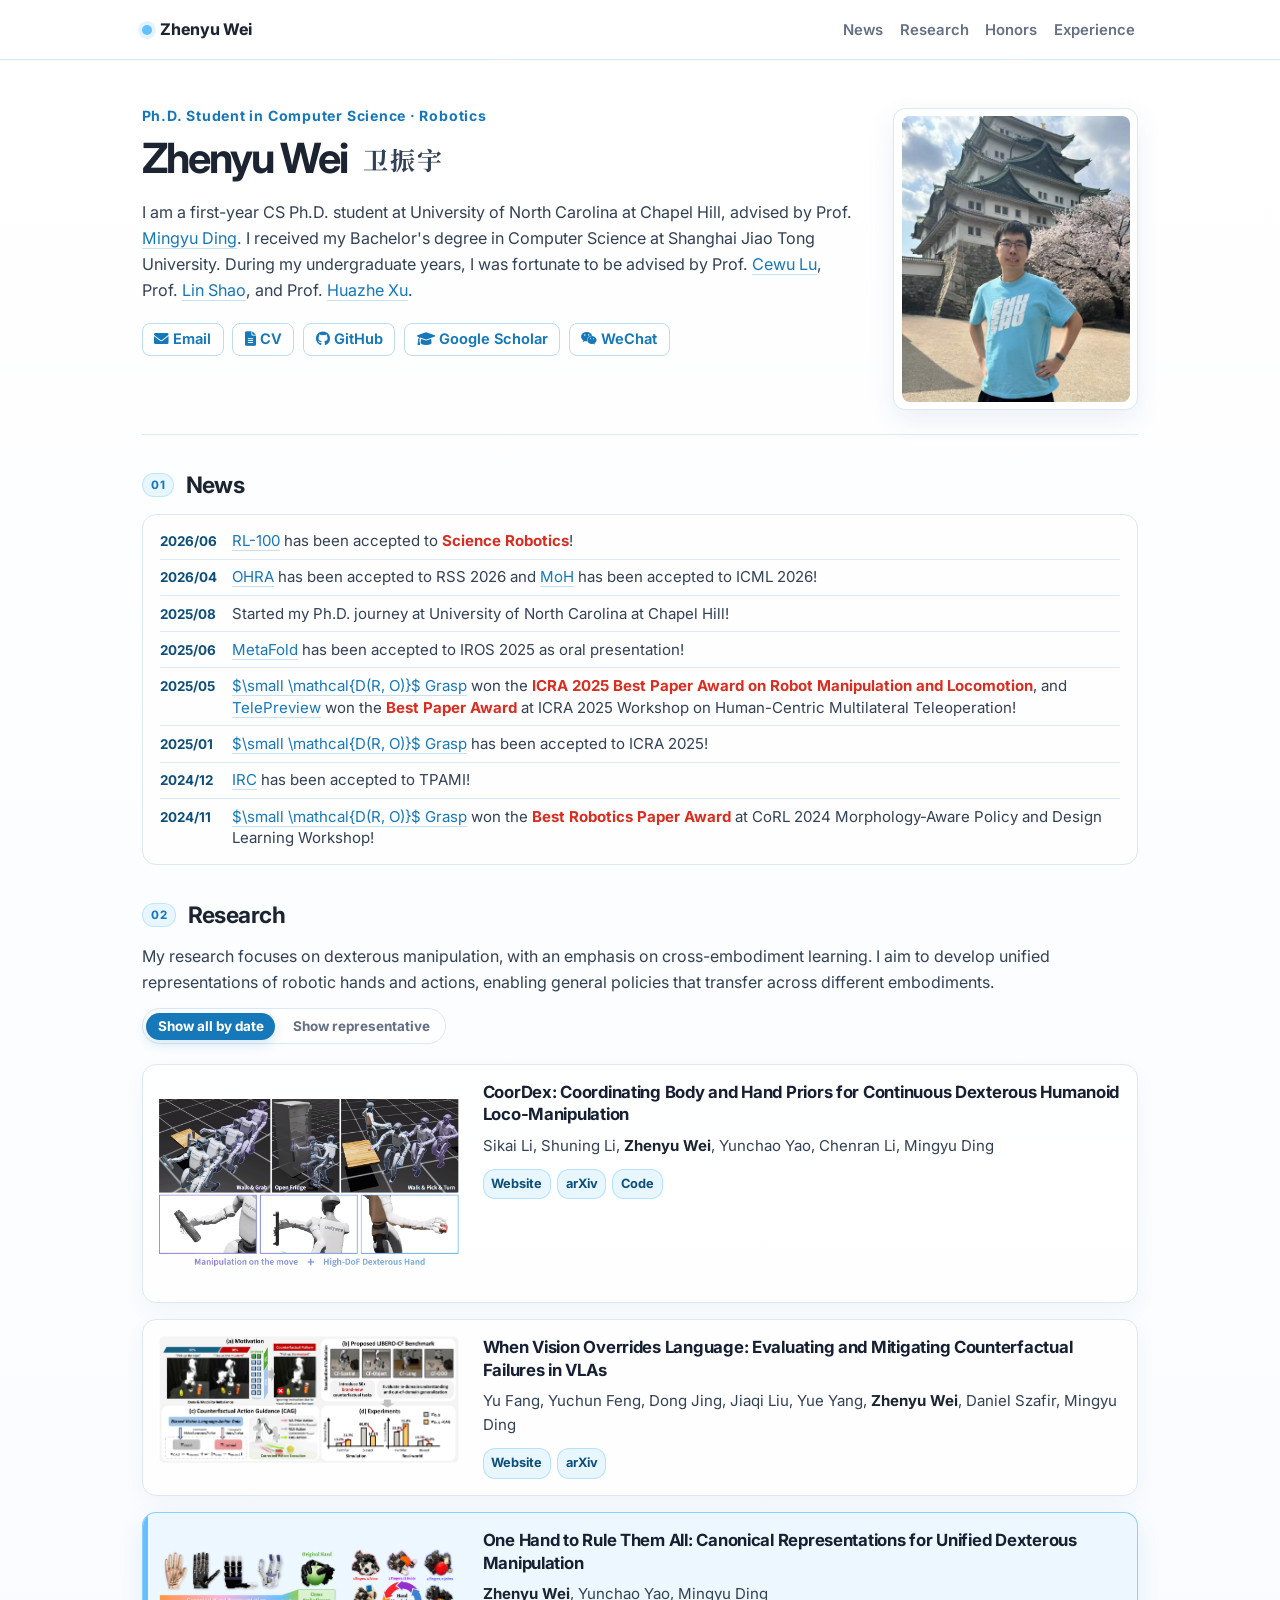
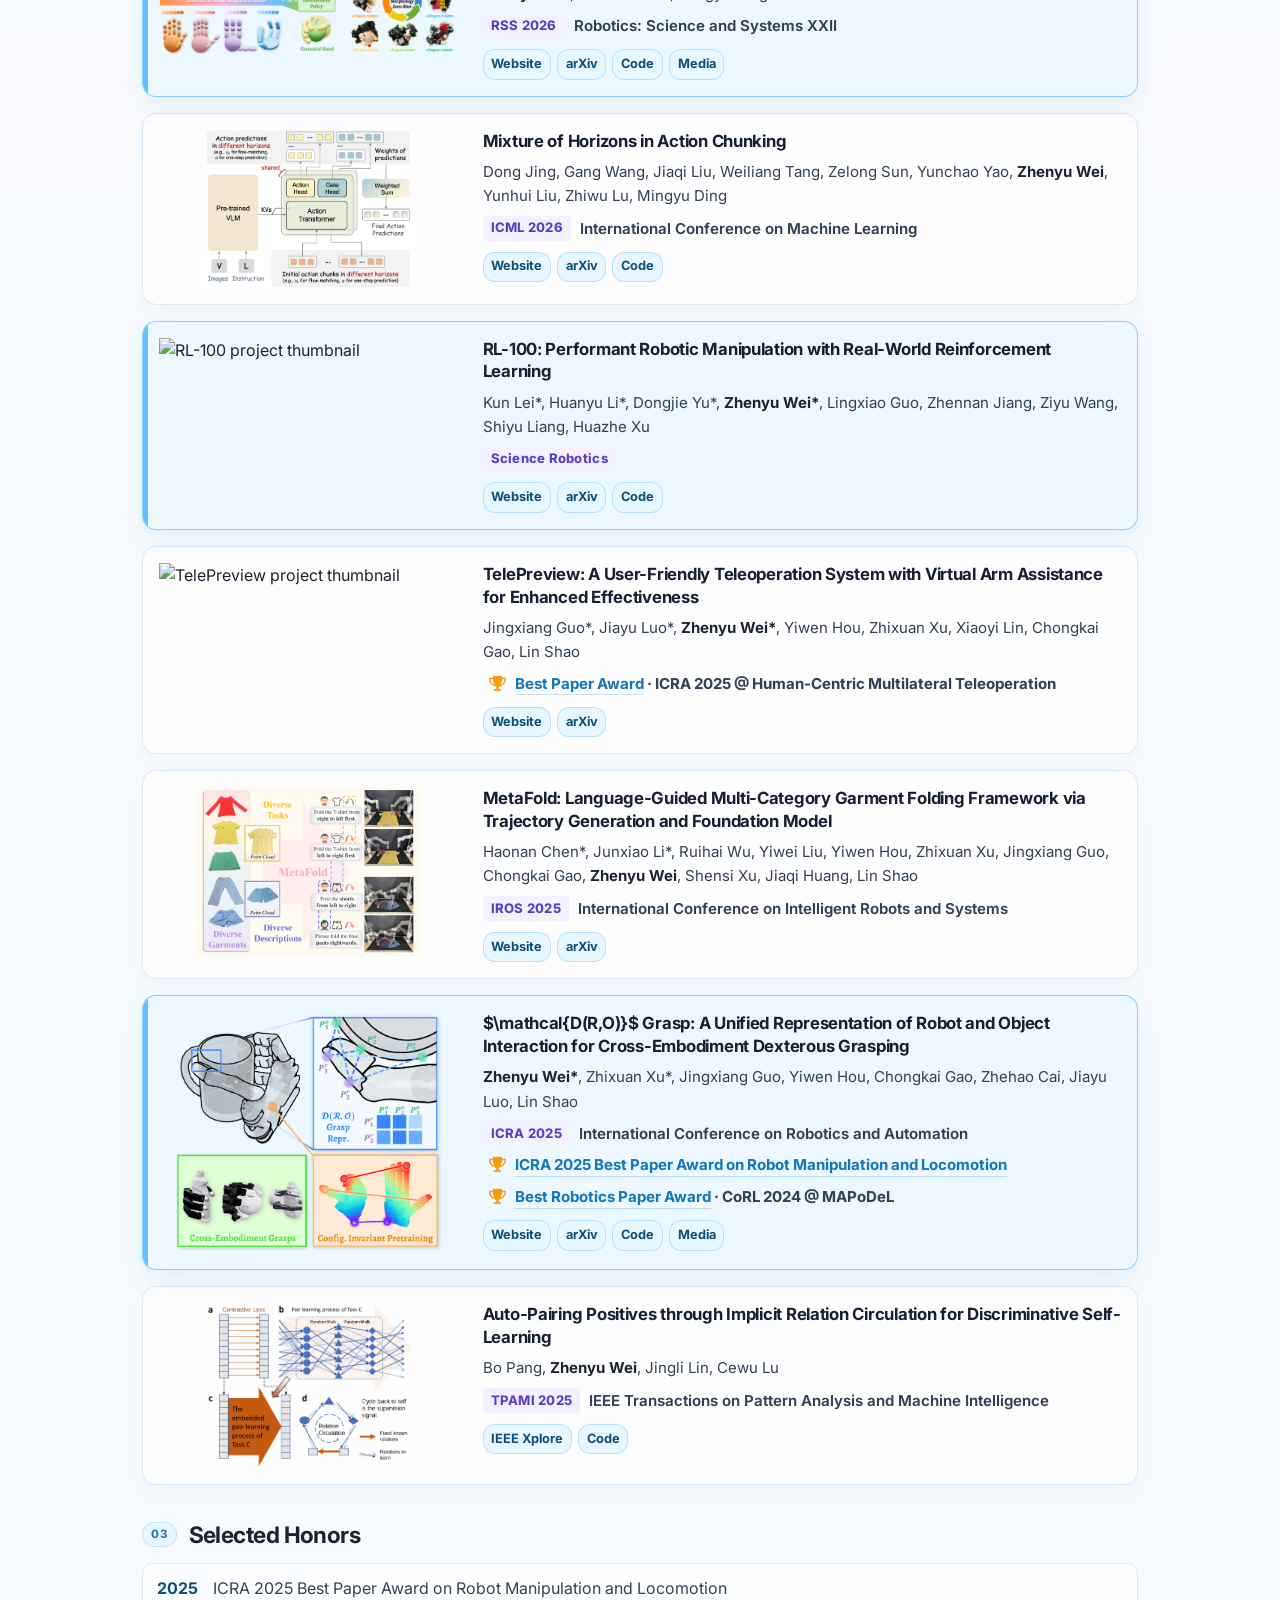
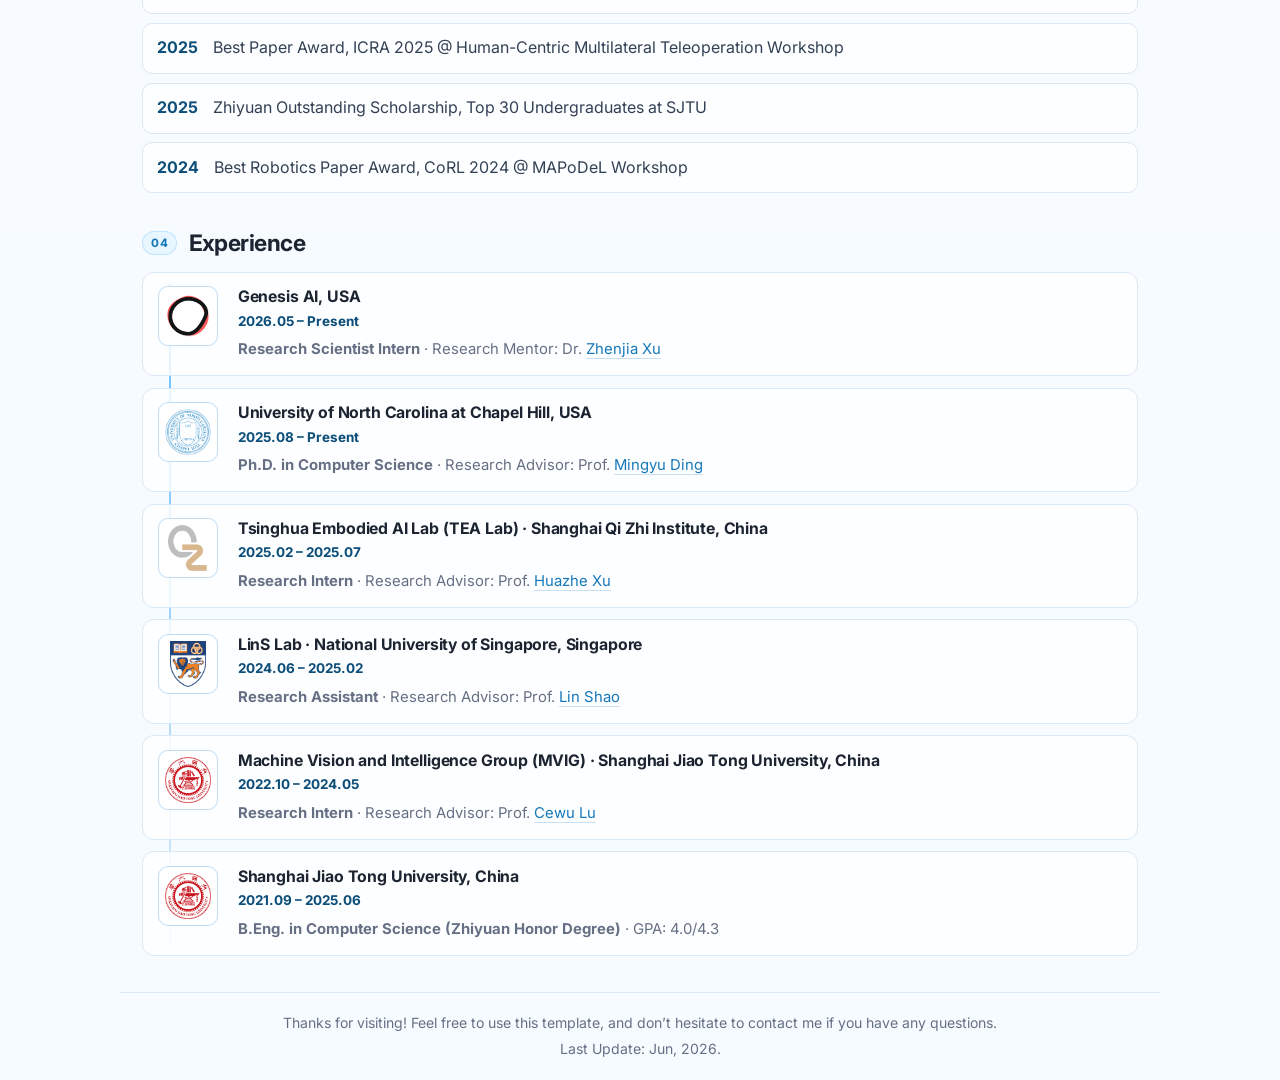
==== commit cdea0197: "update RL-100, add CoorDex" ====
--- a/index.html
+++ b/index.html
@@ -52,7 +52,7 @@
                 </p>
                 <div class="link-row" aria-label="Profile links">
                     <a href="mailto:wzhenyu@cs.unc.edu"><i class="fas fa-envelope"></i> Email</a>
-                    <a href="assets/CV_2604.pdf"><i class="fas fa-file-alt"></i> CV</a>
+                    <a href="assets/CV_2606.pdf"><i class="fas fa-file-alt"></i> CV</a>
                     <a href="https://github.com/zhenyuwei2003"><i class="fab fa-github"></i> GitHub</a>
                     <a href="https://scholar.google.com/citations?user=RlQ3QLMAAAAJ"><i class="fas fa-graduation-cap"></i> Google Scholar</a>
                     <button class="button-link" type="button" data-modal-open="wechat-modal"><i class="fab fa-weixin"></i> WeChat</button>
@@ -69,6 +69,12 @@
             </div>
             <div class="news-card">
                 <ol class="news-list">
+                    <li>
+                        <time>2026/06</time>
+                        <span>
+                            <a href="https://lei-kun.github.io/RL-100/">RL-100</a> has been accepted to <strong class="award-text">Science Robotics</strong>!
+                        </span>
+                    </li>
                     <li>
                         <time>2026/04</time>
                         <span>
@@ -141,6 +147,36 @@
             </div>
 
             <div class="paper-list">
+                <article class="paper" data-representative="false">
+                    <img src="assets/paper/CoorDex.png" alt="CoorDex project thumbnail" style="margin: 18px auto;" />
+                    <div>
+                        <h3>CoorDex: Coordinating Body and Hand Priors for Continuous Dexterous Humanoid Loco-Manipulation</h3>
+                        <p class="authors">
+                            Sikai Li, Shuning Li, <strong>Zhenyu Wei</strong>, Yunchao Yao, Chenran Li, Mingyu Ding
+                        </p>
+                        <div class="paper-links">
+                            <a href="https://skevinci.github.io/coordex/">Website</a>
+                            <a href="https://arxiv.org/abs/2606.23680">arXiv</a>
+                            <a href="https://github.com/Skevinci/CoorDex">Code</a>
+                        </div>
+                    </div>
+                </article>
+
+                <article class="paper" data-representative="false">
+                    <img src="assets/paper/VLA-VA.jpg" alt="Counterfactual VLA project thumbnail" />
+                    <div>
+                        <h3>When Vision Overrides Language: Evaluating and Mitigating Counterfactual Failures in VLAs
+                        </h3>
+                        <p class="authors">
+                            Yu Fang, Yuchun Feng, Dong Jing, Jiaqi Liu, Yue Yang, <strong>Zhenyu Wei</strong>, Daniel Szafir, Mingyu Ding
+                        </p>
+                        <div class="paper-links">
+                            <a href="https://vla-va.github.io/">Website</a>
+                            <a href="https://arxiv.org/abs/2602.17659">arXiv</a>
+                        </div>
+                    </div>
+                </article>
+
                 <article class="paper featured" data-representative="true">
                     <img src="assets/paper/OHRA.png" alt="OHRA project thumbnail" style="margin: 18px auto;" />
                     <div>
@@ -161,21 +197,6 @@
                 </article>
 
                 <article class="paper" data-representative="false">
-                    <img src="assets/paper/VLA-VA.jpg" alt="Counterfactual VLA project thumbnail" />
-                    <div>
-                        <h3>When Vision Overrides Language: Evaluating and Mitigating Counterfactual Failures in VLAs
-                        </h3>
-                        <p class="authors">
-                            Yu Fang, Yuchun Feng, Dong Jing, Jiaqi Liu, Yue Yang, <strong>Zhenyu Wei</strong>, Daniel Szafir, Mingyu Ding
-                        </p>
-                        <div class="paper-links">
-                            <a href="https://vla-va.github.io/">Website</a>
-                            <a href="https://arxiv.org/abs/2602.17659">arXiv</a>
-                        </div>
-                    </div>
-                </article>
-
-                <article class="paper" data-representative="false">
                     <img src="assets/paper/MoH.png" alt="Mixture of Horizons project thumbnail" style="width: 70%; margin: 0 auto;" />
                     <div>
                         <h3>Mixture of Horizons in Action Chunking</h3>
@@ -200,9 +221,13 @@
                         <p class="authors">
                             Kun Lei*, Huanyu Li*, Dongjie Yu*, <strong>Zhenyu Wei*</strong>, Lingxiao Guo, Zhennan Jiang, Ziyu Wang, Shiyu Liang, Huazhe Xu
                         </p>
+                        <p class="venue">
+                            <span class="venue-badge">Science Robotics</span> 
+                        </p>
                         <div class="paper-links">
                             <a href="https://lei-kun.github.io/RL-100/">Website</a>
                             <a href="https://arxiv.org/abs/2510.14830">arXiv</a>
+                            <a href="https://github.com/Lei-Kun/RL-100">Code</a>
                         </div>
                     </div>
                 </article>
@@ -232,7 +257,7 @@
                             Jingxiang Guo, Chongkai Gao, <strong>Zhenyu Wei</strong>, Shensi Xu, Jiaqi Huang, Lin Shao
                         </p>
                         <p class="venue">
-                            <span class="venue-badge">IROS 2025 Oral</span> International Conference on Intelligent Robots and Systems
+                            <span class="venue-badge">IROS 2025</span> International Conference on Intelligent Robots and Systems
                         </p>
                         <div class="paper-links">
                             <a href="https://meta-fold.github.io/">Website</a>
@@ -303,6 +328,14 @@
             </div>
             <div class="timeline">
                 <article class="timeline-item">
+                    <img src="assets/experience/Genesis AI.png" alt="Genesis AI logo" />
+                    <div>
+                        <h3>Genesis AI, USA</h3>
+                        <span>2026.05 – Present</span>
+                        <p><strong>Research Scientist Intern</strong> · Research Mentor: Dr. <a href="https://zhenjiaxu.com/">Zhenjia Xu</a></p>
+                    </div>
+                </article>
+                <article class="timeline-item">
                     <img src="assets/experience/UNC-CH.png" alt="UNC logo" />
                     <div>
                         <h3>University of North Carolina at Chapel Hill, USA</h3>
@@ -348,8 +381,12 @@
 
     <footer class="footer">
         <p>Thanks for visiting! Feel free to use this template, and don’t hesitate to contact me if you have any questions.</p>
-        <p>Last Update: Apr, 2026.</p>
+        <p>Last Update: Jun, 2026.</p>
     </footer>
+
+    <script type='text/javascript' id='mapmyvisitors' 
+        src='https://mapmyvisitors.com/map.js?cl=7f878a&w=300&t=tt&d=IyNqp7ajueQw8zaczGtQ8CW95BQzZwJ6upOKS9itN7U&co=f6fbff&cmn=ff9547&cmo=66c0ff&ct=4aafff'>
+    </script>
 
     <div class="modal" id="wechat-modal" aria-hidden="true">
         <div class="modal-content"><button class="close" type="button" data-modal-close
@@ -408,9 +445,6 @@
         });
     </script>
 
-    <script type="text/javascript" id="clustrmaps"
-        src="//cdn.clustrmaps.com/map_v2.js?cl=808080&w=320&t=tt&d=tOPkwWLaviaj1txDSWt1MIPXQO5jh3JgLgwv-uhQWwc&co=00000000&ct=c0c0c0&cmo=66c0ff&cmn=ff9547">
-    </script>
     </div>
 
     <script>
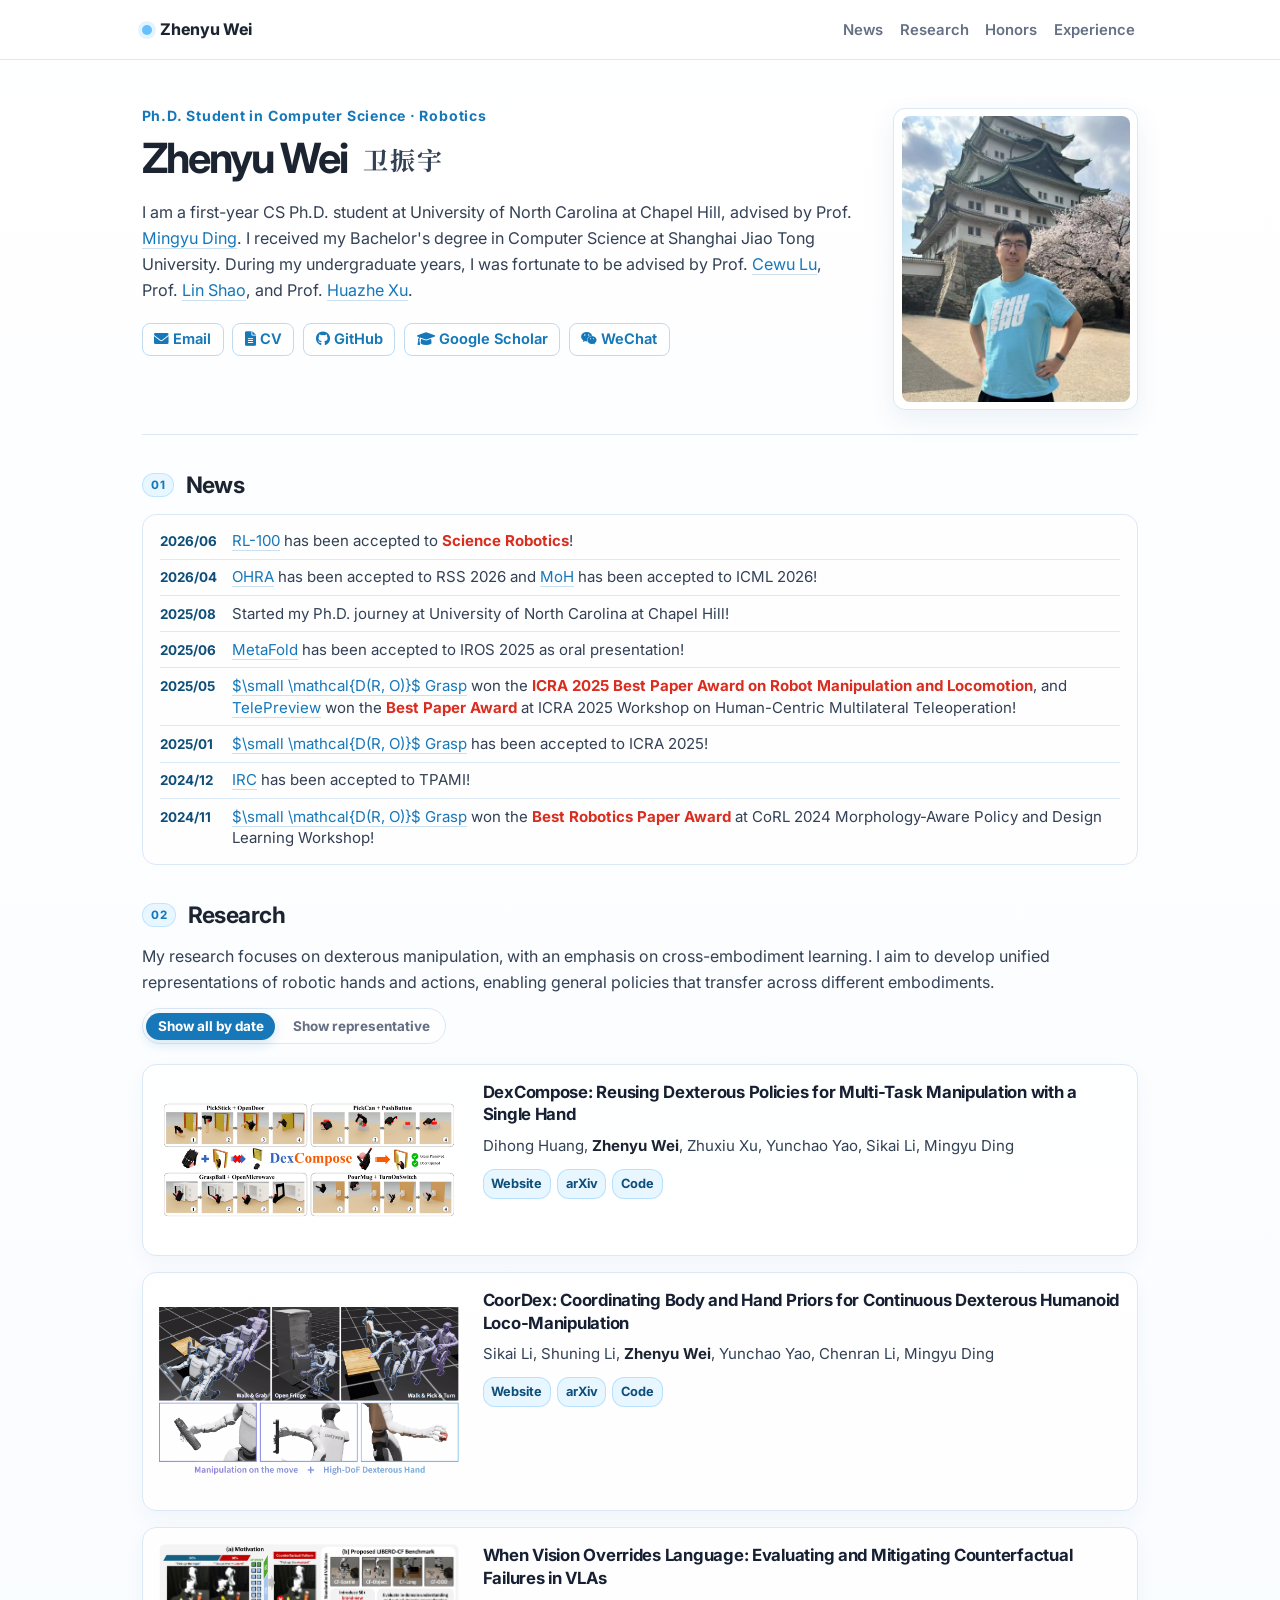
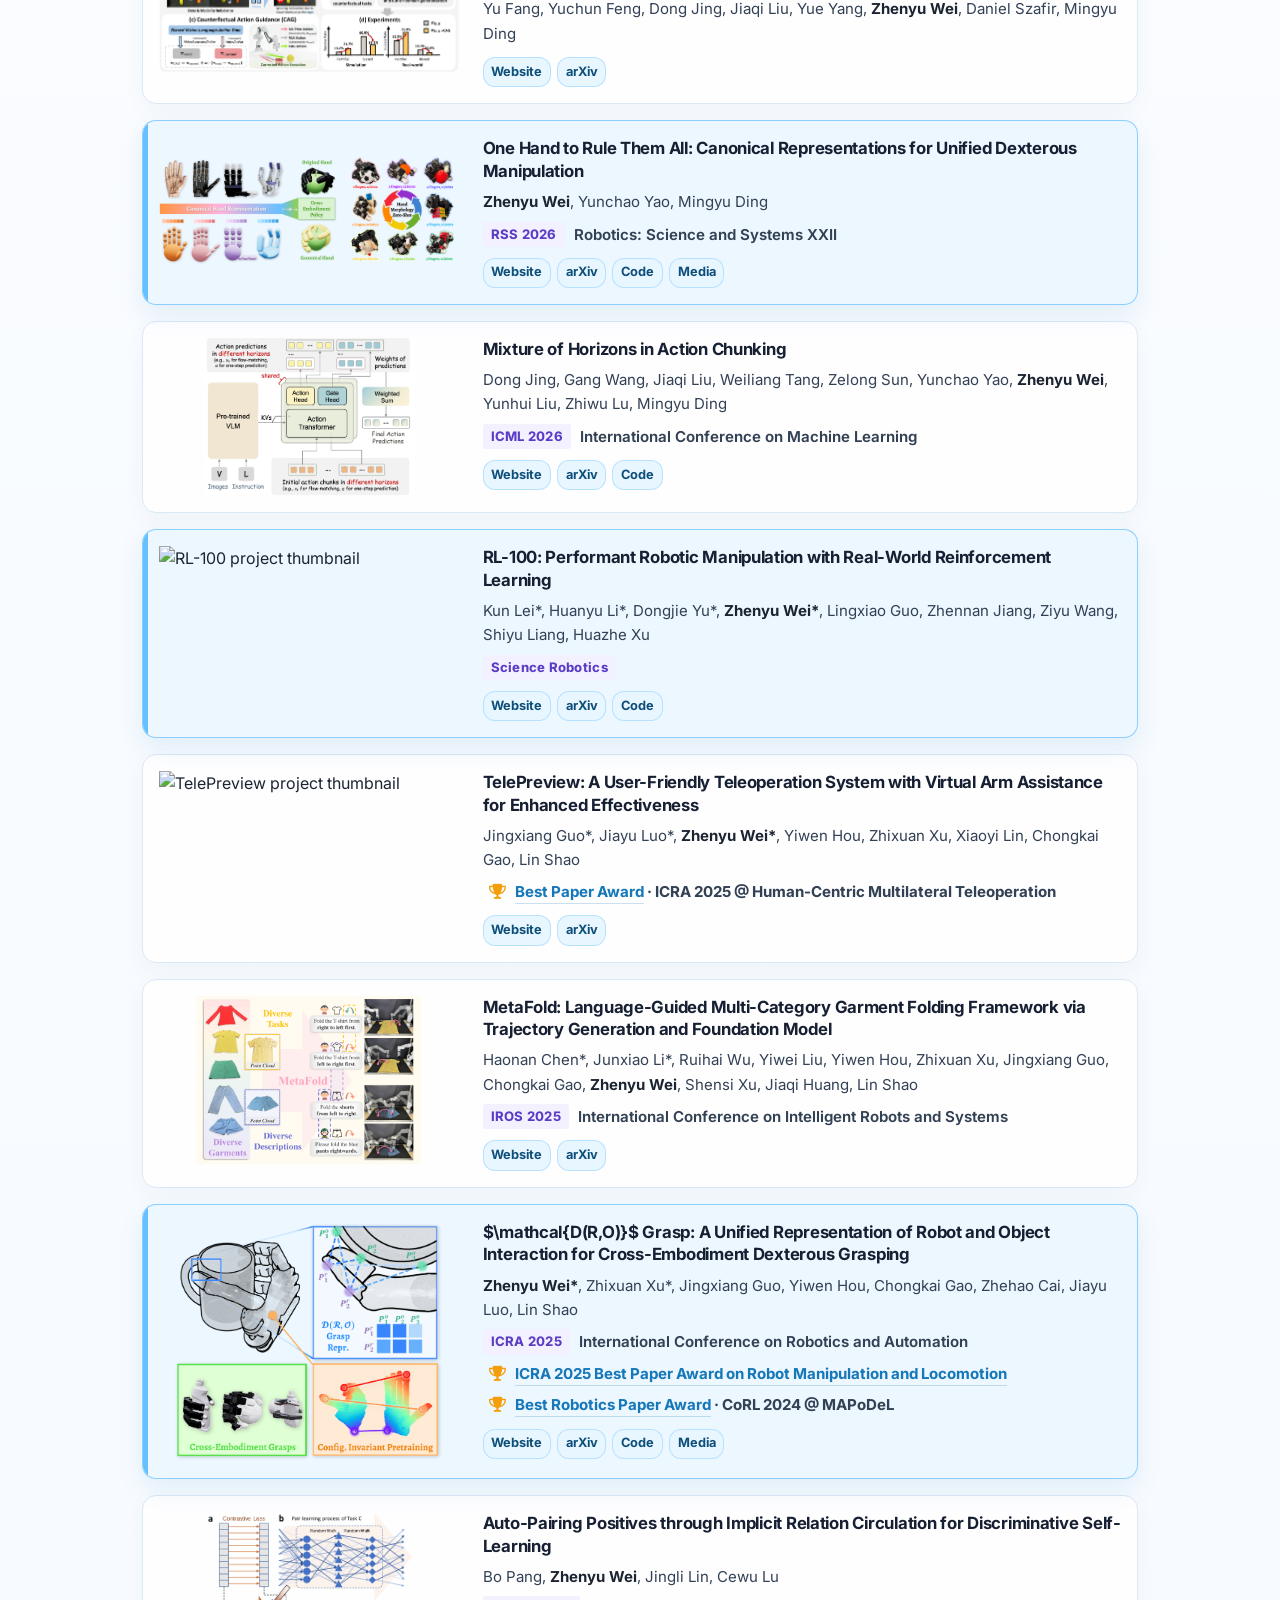
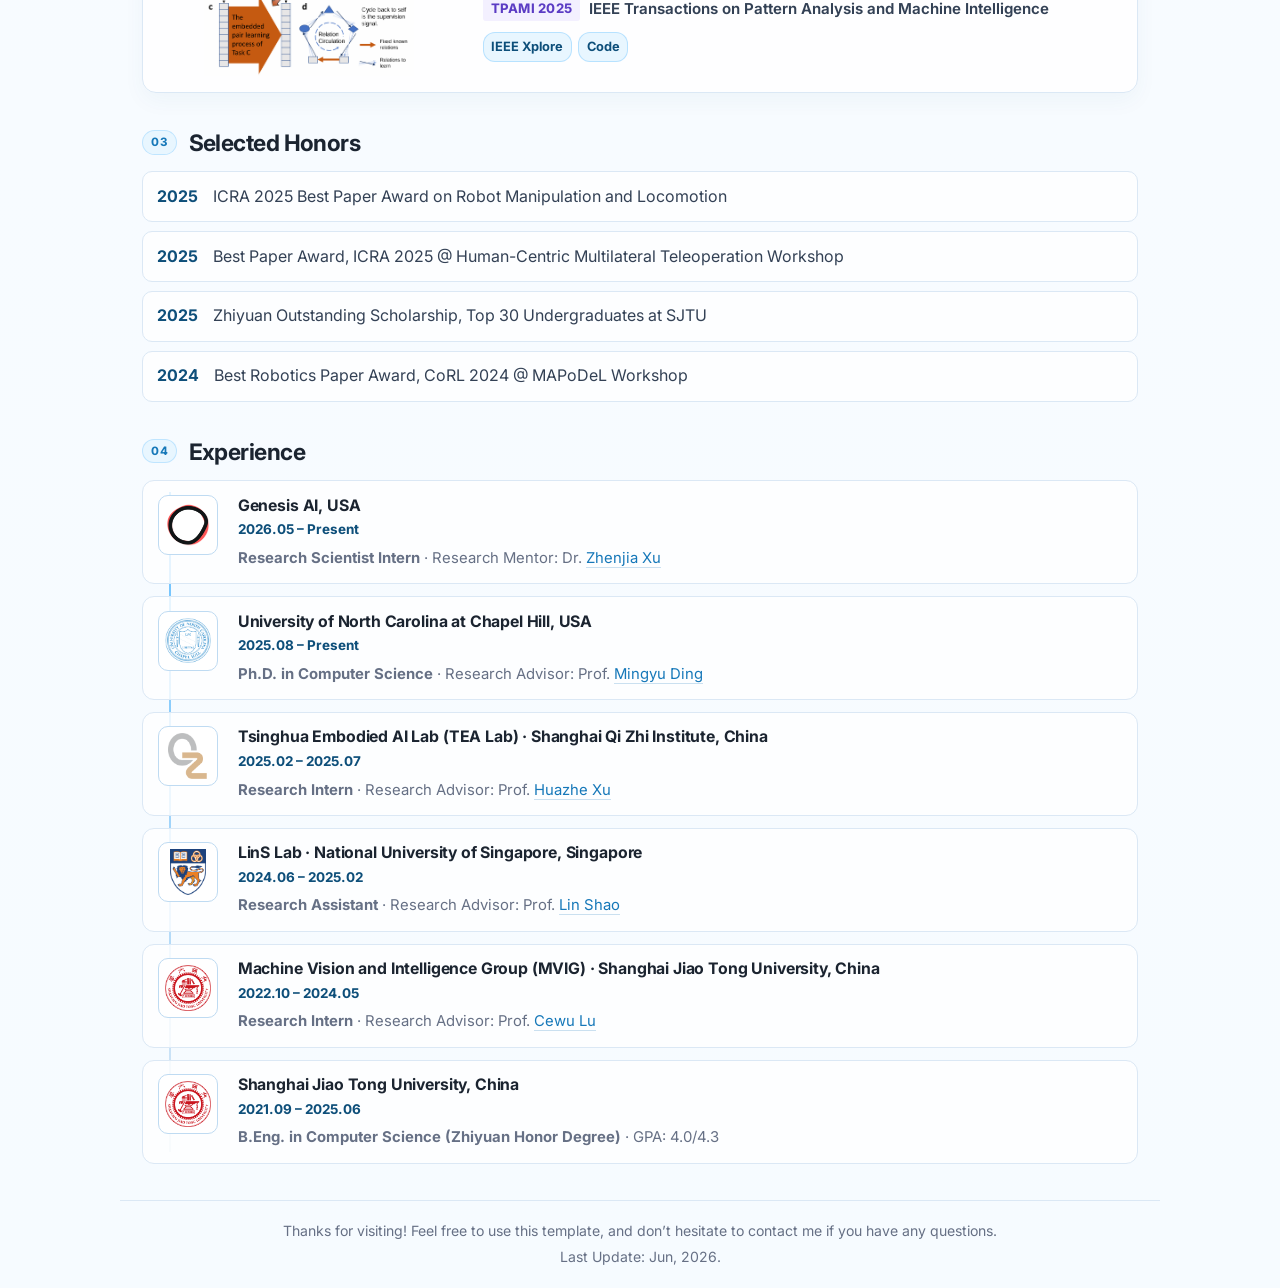
==== commit 313477e5: "add DexCompose" ====
--- a/index.html
+++ b/index.html
@@ -147,6 +147,21 @@
             </div>
 
             <div class="paper-list">
+                <article class="paper" data-representative="false">
+                    <img src="assets/paper/DexCompose.png" alt="DexCompose project thumbnail" style="margin: 18px auto;" />
+                    <div>
+                        <h3>DexCompose: Reusing Dexterous Policies for Multi-Task Manipulation with a Single Hand</h3>
+                        <p class="authors">
+                            Dihong Huang, <strong>Zhenyu Wei</strong>, Zhuxiu Xu, Yunchao Yao, Sikai Li, Mingyu Ding
+                        </p>
+                        <div class="paper-links">
+                            <a href="https://devon018.github.io/DexCompose-Webpage/">Website</a>
+                            <a href="https://arxiv.org/abs/2606.28323">arXiv</a>
+                            <a href="https://github.com/Devon018/DexCompose">Code</a>
+                        </div>
+                    </div>
+                </article>
+
                 <article class="paper" data-representative="false">
                     <img src="assets/paper/CoorDex.png" alt="CoorDex project thumbnail" style="margin: 18px auto;" />
                     <div>
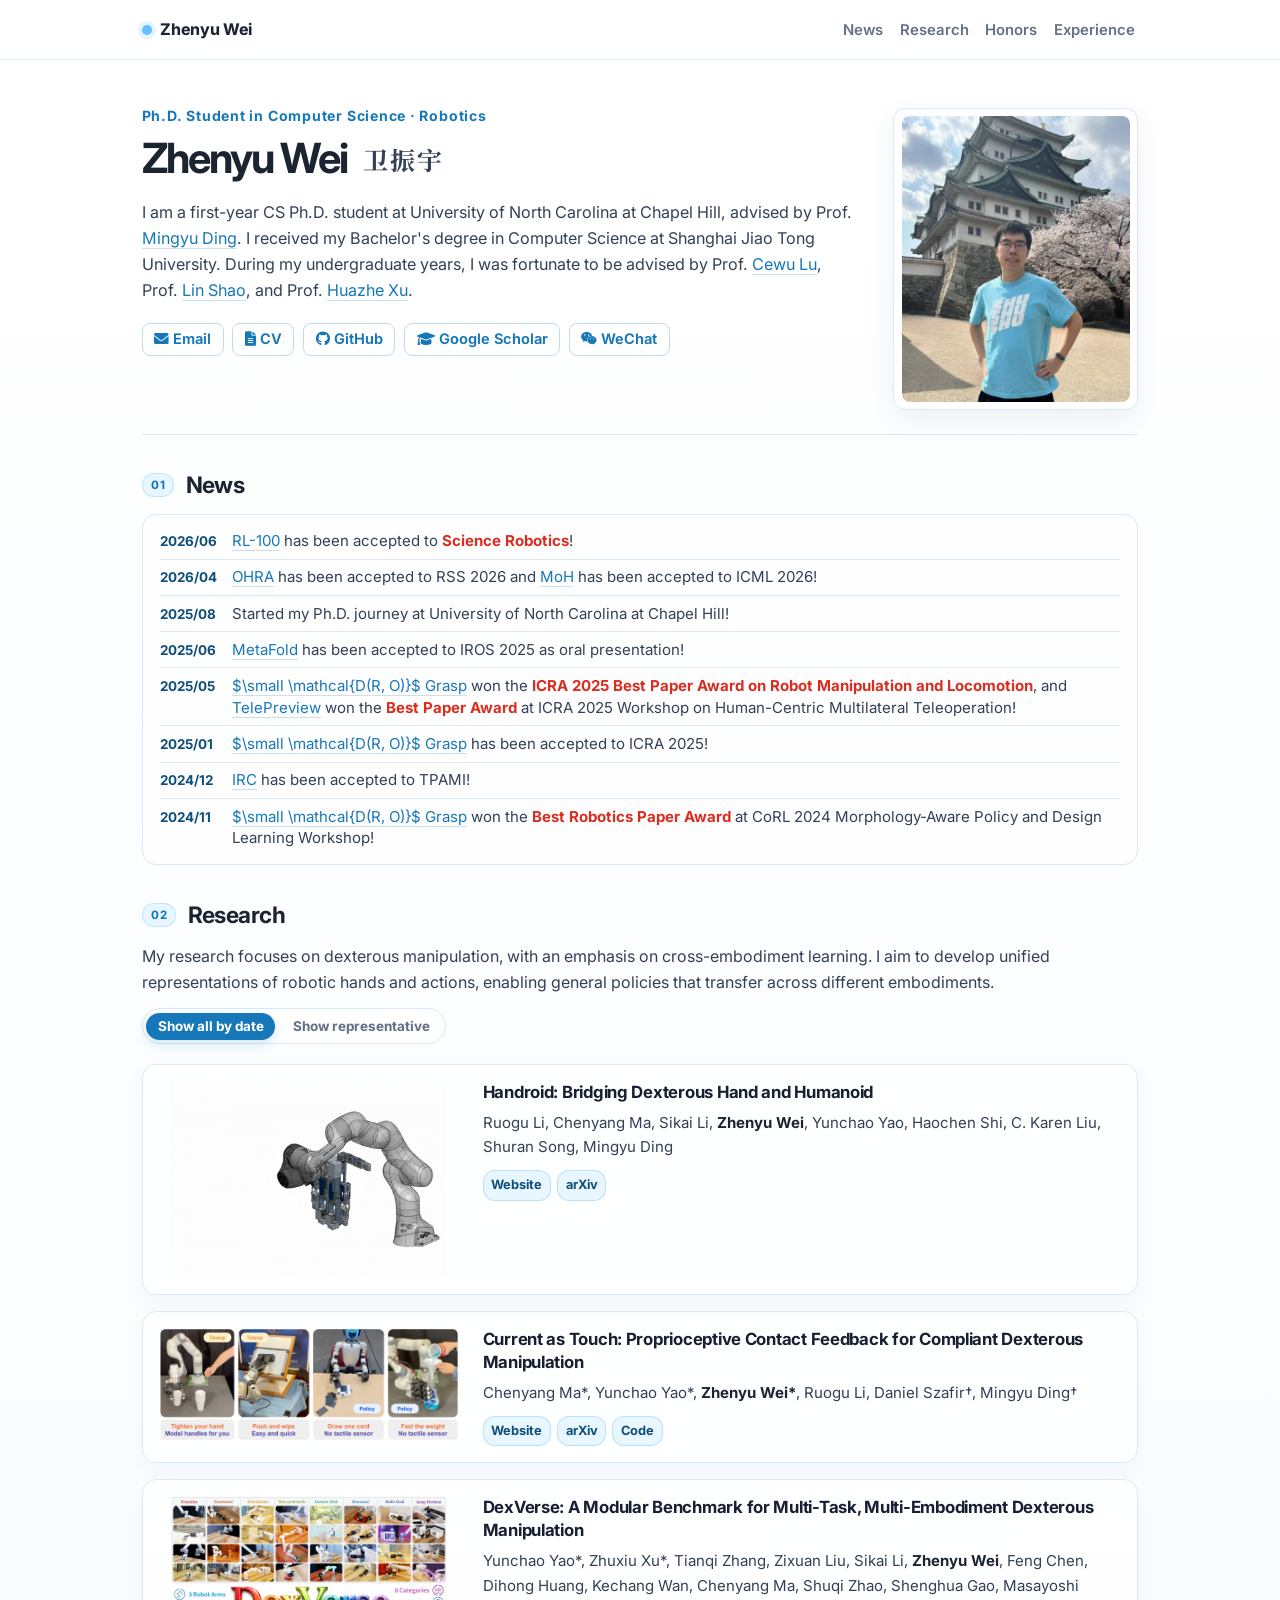
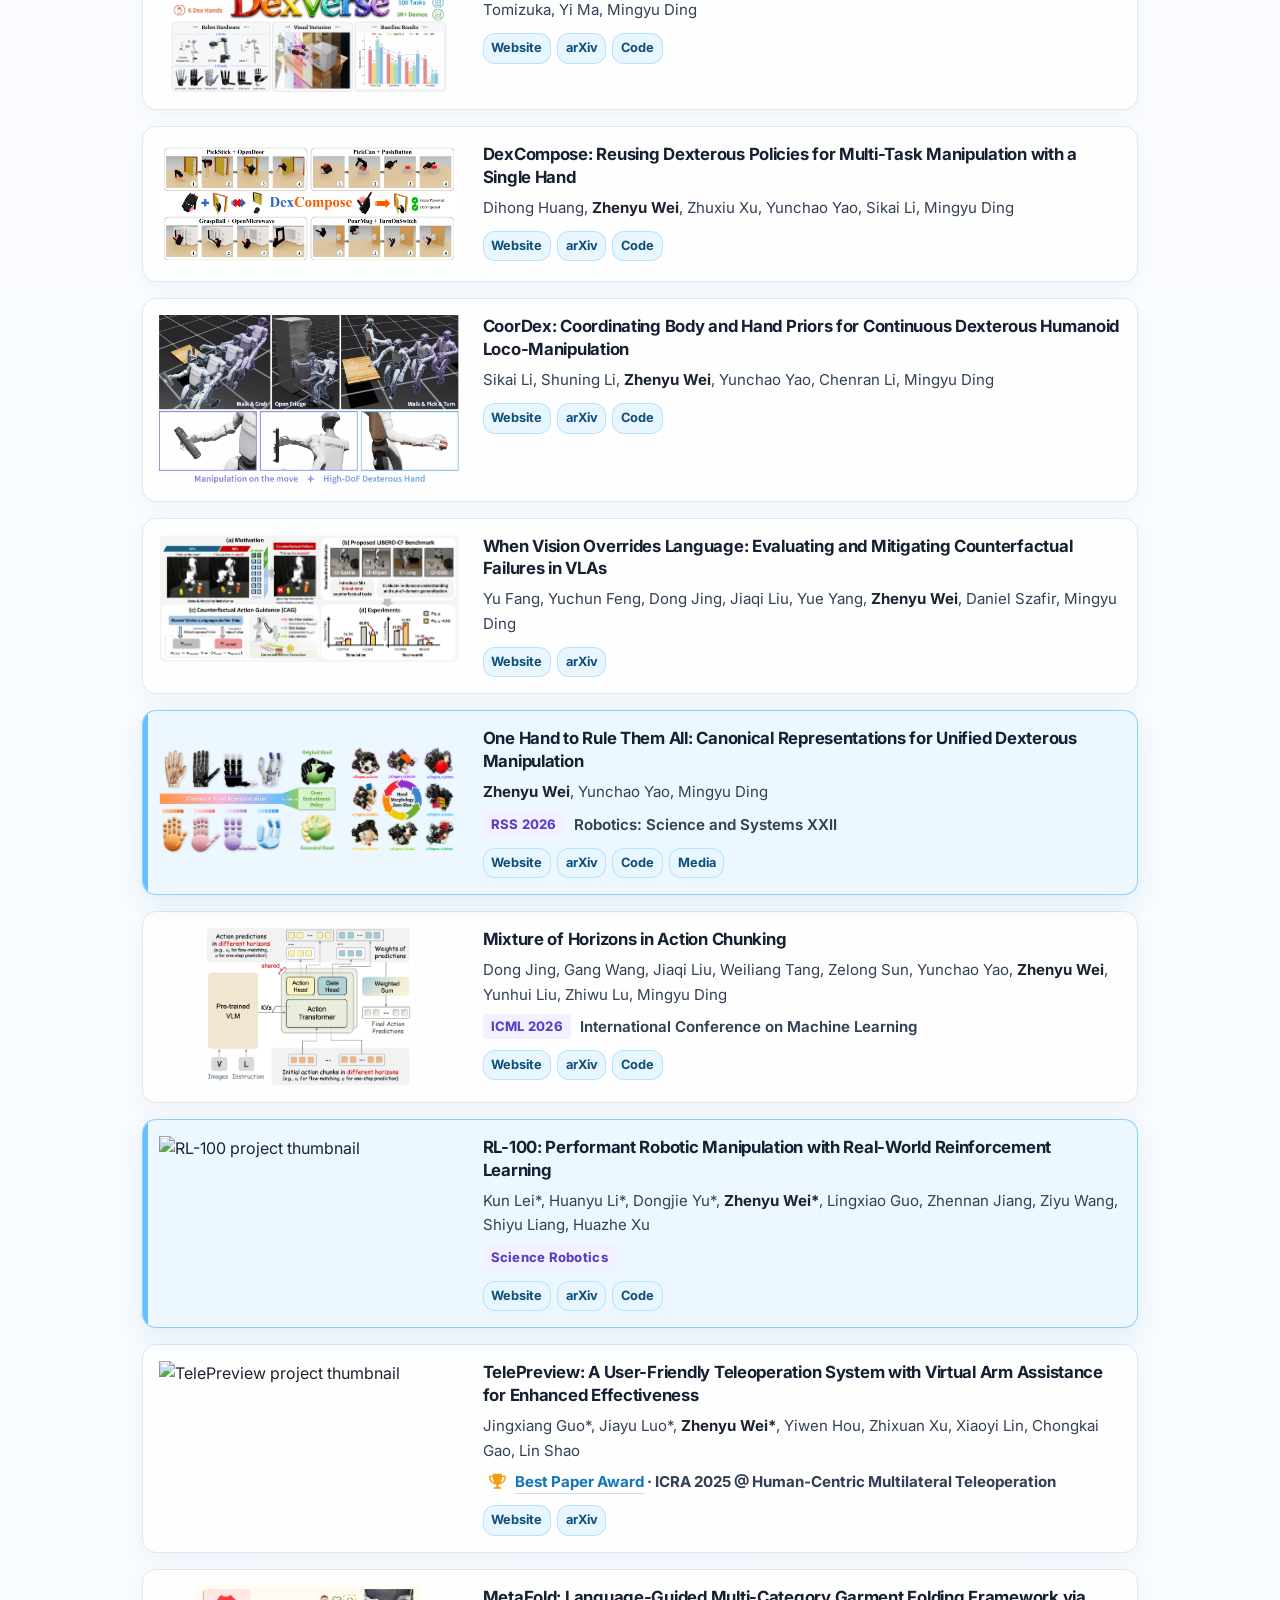
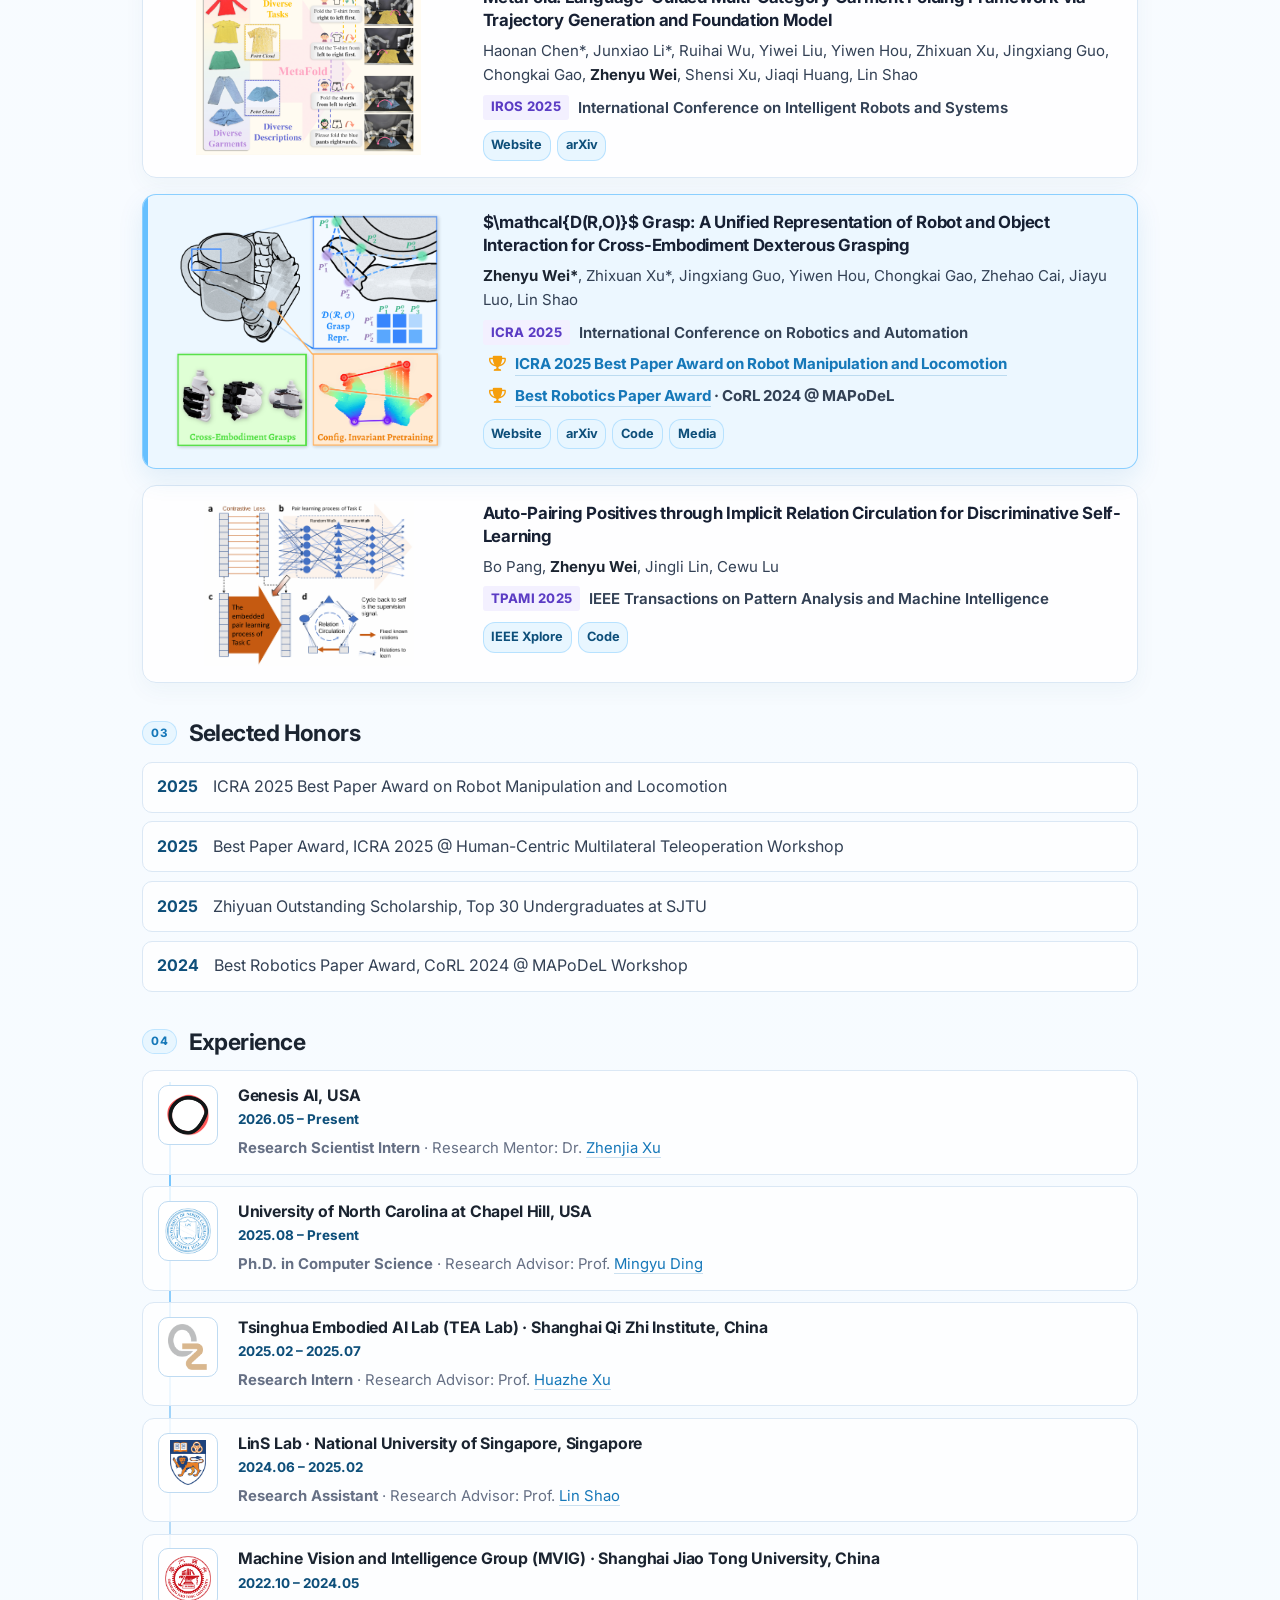
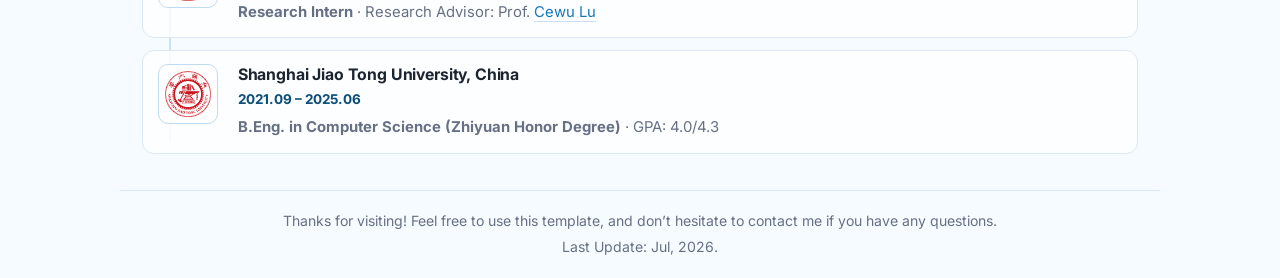
==== commit 8e7849c0: "add Handroid & DexVerse & CaT" ====
--- a/index.html
+++ b/index.html
@@ -52,7 +52,7 @@
                 </p>
                 <div class="link-row" aria-label="Profile links">
                     <a href="mailto:wzhenyu@cs.unc.edu"><i class="fas fa-envelope"></i> Email</a>
-                    <a href="assets/CV_2606.pdf"><i class="fas fa-file-alt"></i> CV</a>
+                    <a href="assets/CV_2607.pdf"><i class="fas fa-file-alt"></i> CV</a>
                     <a href="https://github.com/zhenyuwei2003"><i class="fab fa-github"></i> GitHub</a>
                     <a href="https://scholar.google.com/citations?user=RlQ3QLMAAAAJ"><i class="fas fa-graduation-cap"></i> Google Scholar</a>
                     <button class="button-link" type="button" data-modal-open="wechat-modal"><i class="fab fa-weixin"></i> WeChat</button>
@@ -148,7 +148,51 @@
 
             <div class="paper-list">
                 <article class="paper" data-representative="false">
-                    <img src="assets/paper/DexCompose.png" alt="DexCompose project thumbnail" style="margin: 18px auto;" />
+                    <img src="assets/paper/Handroid.gif" alt="Handroid project thumbnail" style="width: 92%; margin: 0 auto;" />
+                    <div>
+                        <h3>Handroid: Bridging Dexterous Hand and Humanoid</h3>
+                        <p class="authors">
+                            Ruogu Li, Chenyang Ma, Sikai Li, <strong>Zhenyu Wei</strong>, Yunchao Yao, Haochen Shi, C. Karen Liu, Shuran Song, Mingyu Ding
+                        </p>
+                        <div class="paper-links">
+                            <a href="https://handroid.org/">Website</a>
+                            <a href="https://arxiv.org/abs/2607.16187">arXiv</a>
+                        </div>
+                    </div>
+                </article>
+
+                <article class="paper" data-representative="false">
+                    <img src="assets/paper/CaT.png" alt="CaT project thumbnail" style="width: 100%; margin: 0 auto;" />
+                    <div>
+                        <h3>Current as Touch: Proprioceptive Contact Feedback for Compliant Dexterous Manipulation</h3>
+                        <p class="authors">
+                            Chenyang Ma*, Yunchao Yao*, <strong>Zhenyu Wei*</strong>, Ruogu Li, Daniel Szafir†, Mingyu Ding†
+                        </p>
+                        <div class="paper-links">
+                            <a href="https://cat.chenyangma.com/">Website</a>
+                            <a href="https://arxiv.org/abs/2607.03529">arXiv</a>
+                            <a href="https://github.com/cublicma/current-as-touch">Code</a>
+                        </div>
+                    </div>
+                </article>
+                
+                <article class="paper" data-representative="false">
+                    <img src="assets/paper/DexVerse.png" alt="DexVerse project thumbnail" style="width: 92%; margin: 0 auto;" />
+                    <div>
+                        <h3>DexVerse: A Modular Benchmark for Multi-Task, Multi-Embodiment Dexterous Manipulation</h3>
+                        <p class="authors">
+                            Yunchao Yao*, Zhuxiu Xu*, Tianqi Zhang, Zixuan Liu, Sikai Li, <strong>Zhenyu Wei</strong>, Feng Chen, Dihong Huang, Kechang Wan, Chenyang Ma, Shuqi Zhao, Shenghua Gao, Masayoshi Tomizuka, Yi Ma, Mingyu Ding
+                        </p>
+                        <div class="paper-links">
+                            <a href="https://ycyao216.github.io/DexVerse.site/">Website</a>
+                            <a href="https://arxiv.org/abs/2607.08751">arXiv</a>
+                            <a href="https://github.com/ycyao216/DexVerse">Code</a>
+                        </div>
+                    </div>
+                </article>
+
+                <article class="paper" data-representative="false">
+                    <img src="assets/paper/DexCompose.png" alt="DexCompose project thumbnail" style="width: 100%; margin: 0 auto;" />
                     <div>
                         <h3>DexCompose: Reusing Dexterous Policies for Multi-Task Manipulation with a Single Hand</h3>
                         <p class="authors">
@@ -163,7 +207,7 @@
                 </article>
 
                 <article class="paper" data-representative="false">
-                    <img src="assets/paper/CoorDex.png" alt="CoorDex project thumbnail" style="margin: 18px auto;" />
+                    <img src="assets/paper/CoorDex.png" alt="CoorDex project thumbnail" style="width: 100%; margin: 0 auto;" />
                     <div>
                         <h3>CoorDex: Coordinating Body and Hand Priors for Continuous Dexterous Humanoid Loco-Manipulation</h3>
                         <p class="authors">
@@ -282,7 +326,7 @@
                 </article>
 
                 <article class="paper featured" data-representative="true">
-                    <img src="assets/paper/drograsp.png" alt="D(R,O) Grasp project thumbnail" style="width: 92%; margin: 0 auto;" />
+                    <img src="assets/paper/DRO-Grasp.png" alt="D(R,O) Grasp project thumbnail" style="width: 92%; margin: 0 auto;" />
                     <div>
                         <h3>$\mathcal{D(R,O)}$ Grasp: A Unified Representation of Robot and Object Interaction for Cross-Embodiment Dexterous Grasping</h3>
                         <p class="authors">
@@ -396,7 +440,7 @@
 
     <footer class="footer">
         <p>Thanks for visiting! Feel free to use this template, and don’t hesitate to contact me if you have any questions.</p>
-        <p>Last Update: Jun, 2026.</p>
+        <p>Last Update: Jul, 2026.</p>
     </footer>
 
     <script type='text/javascript' id='mapmyvisitors' 
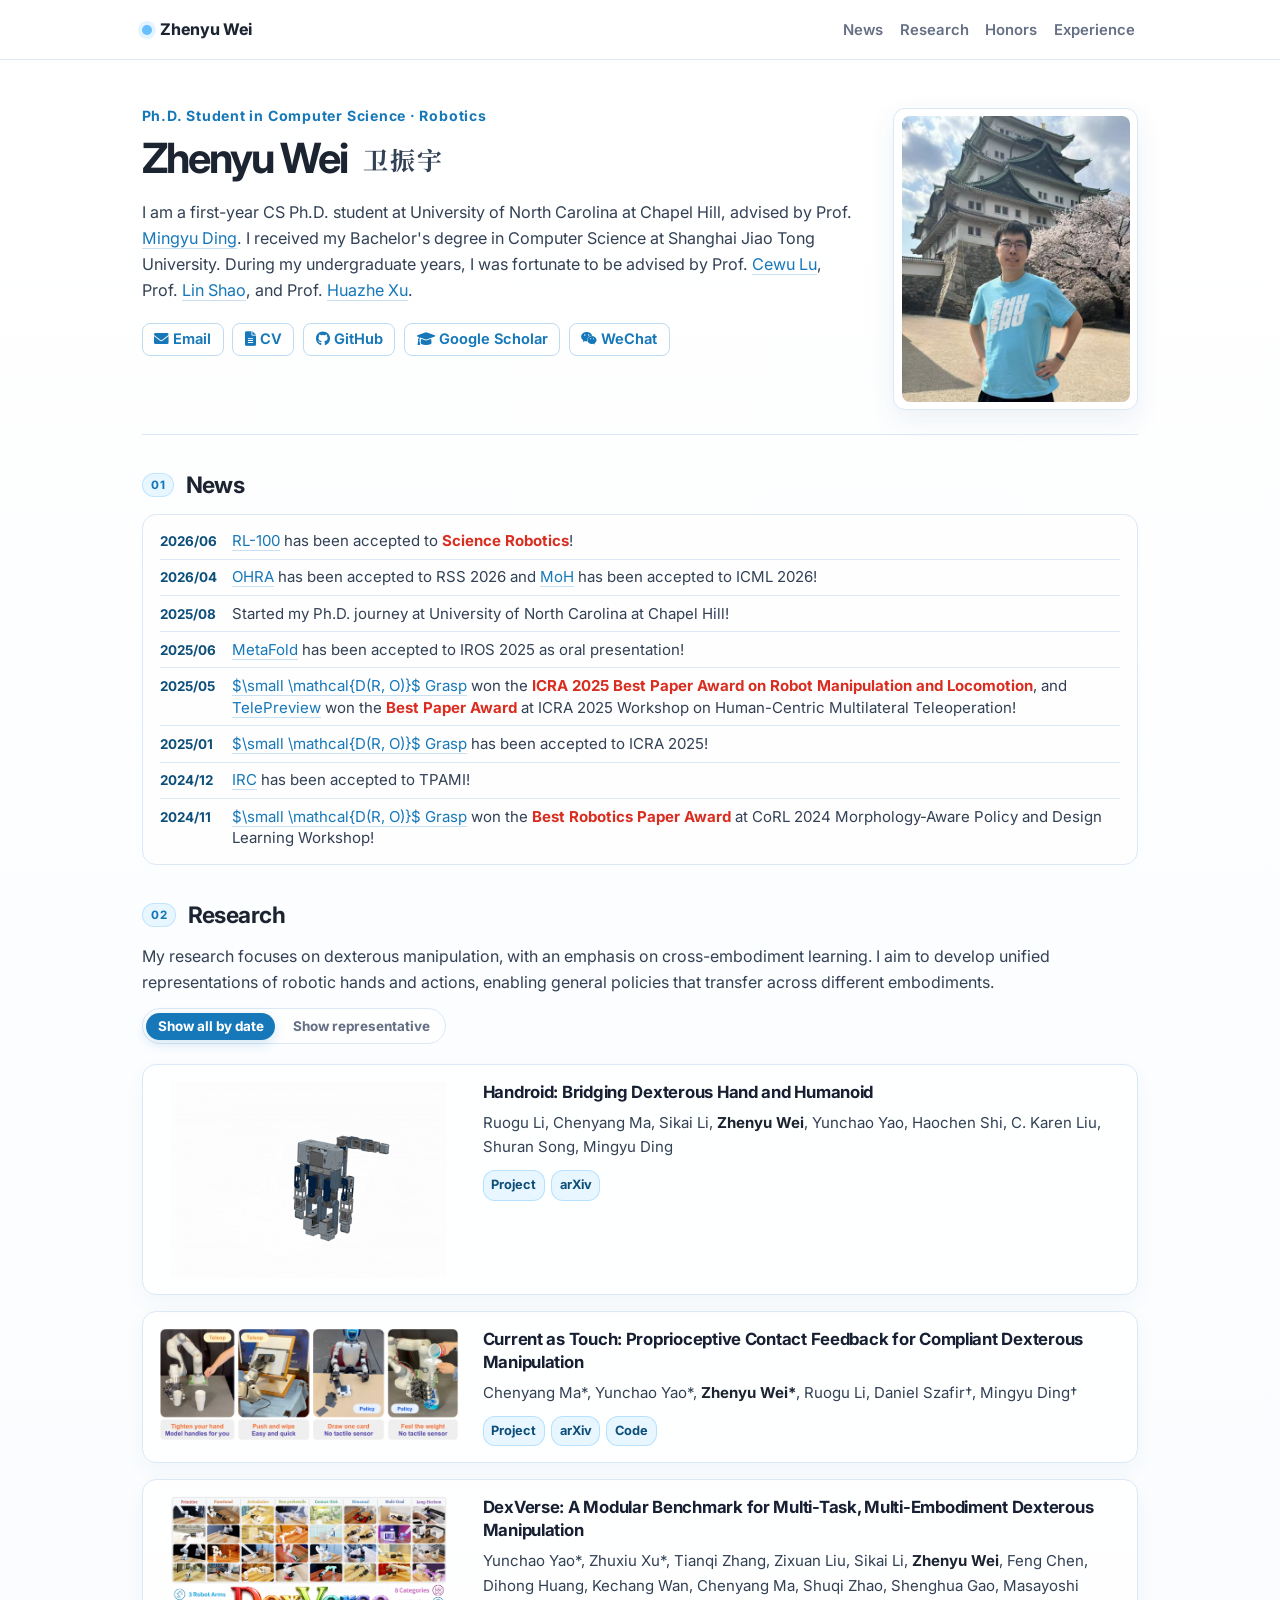
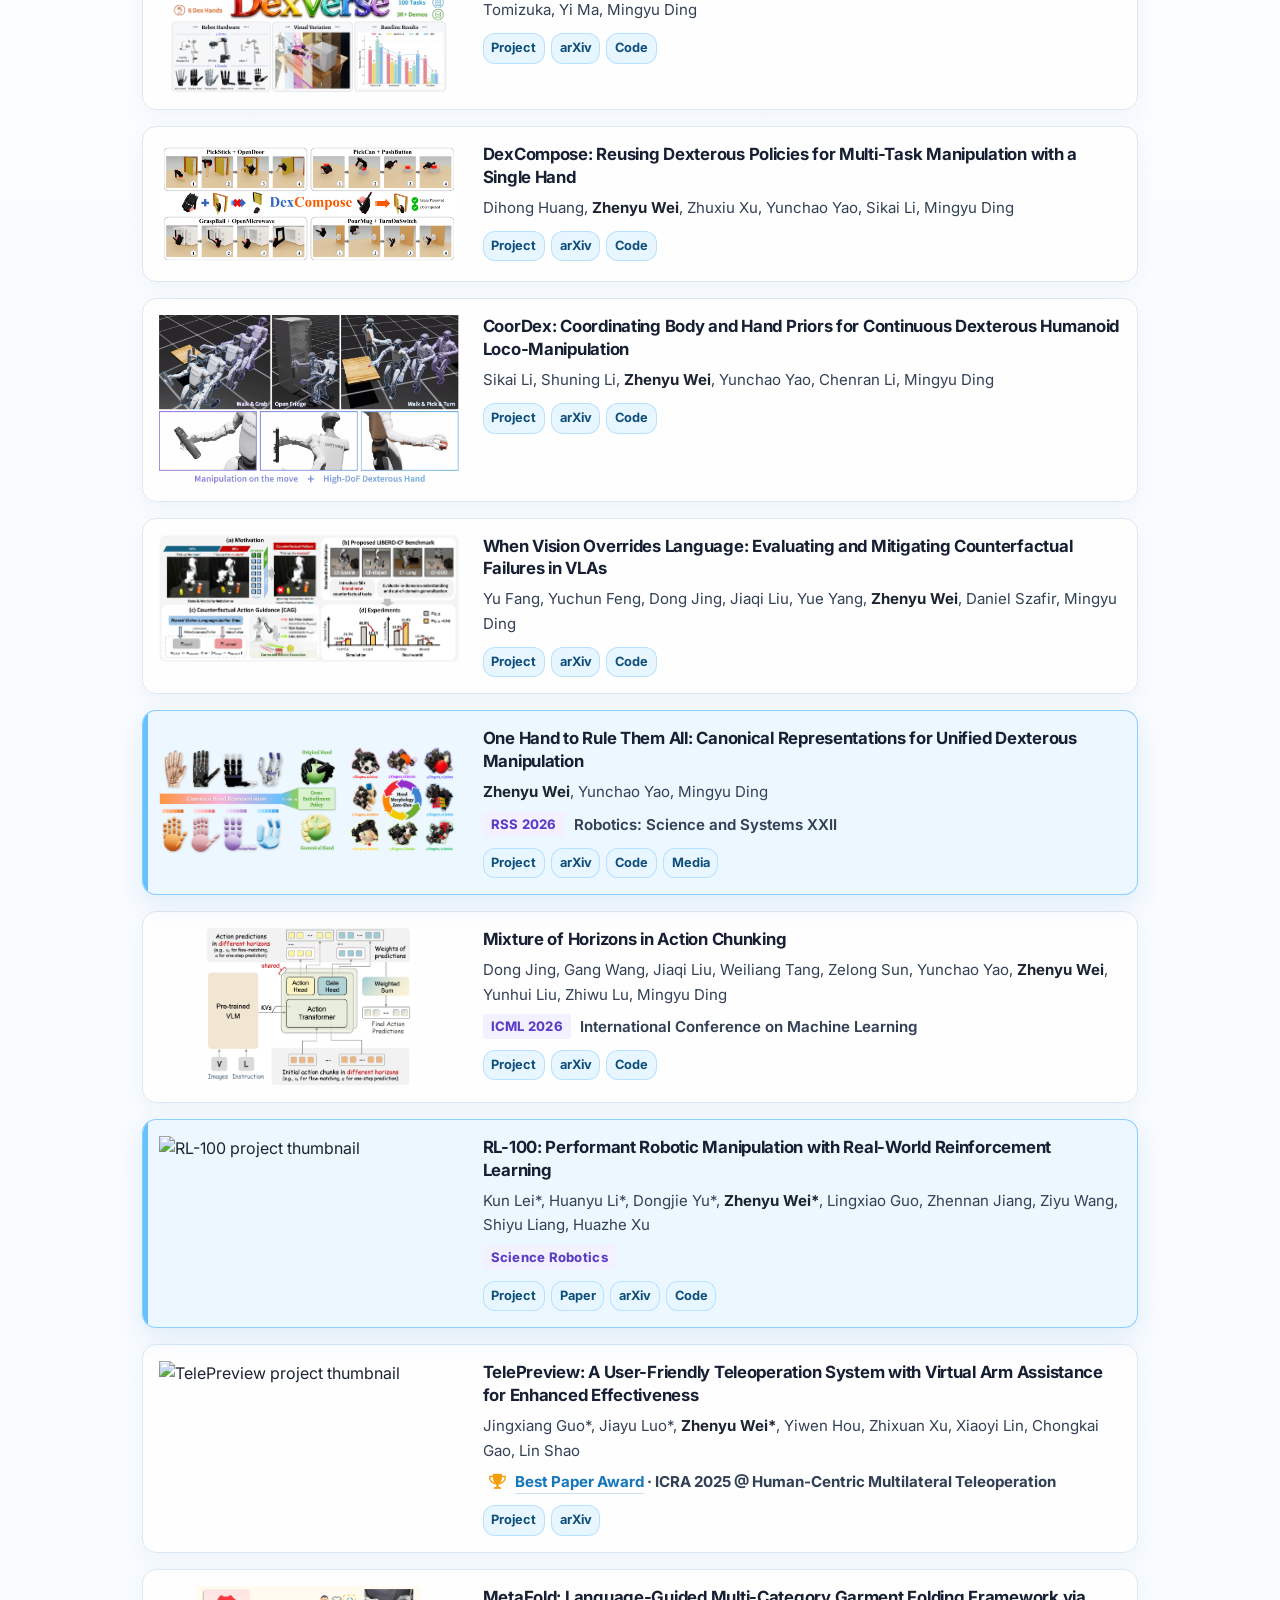
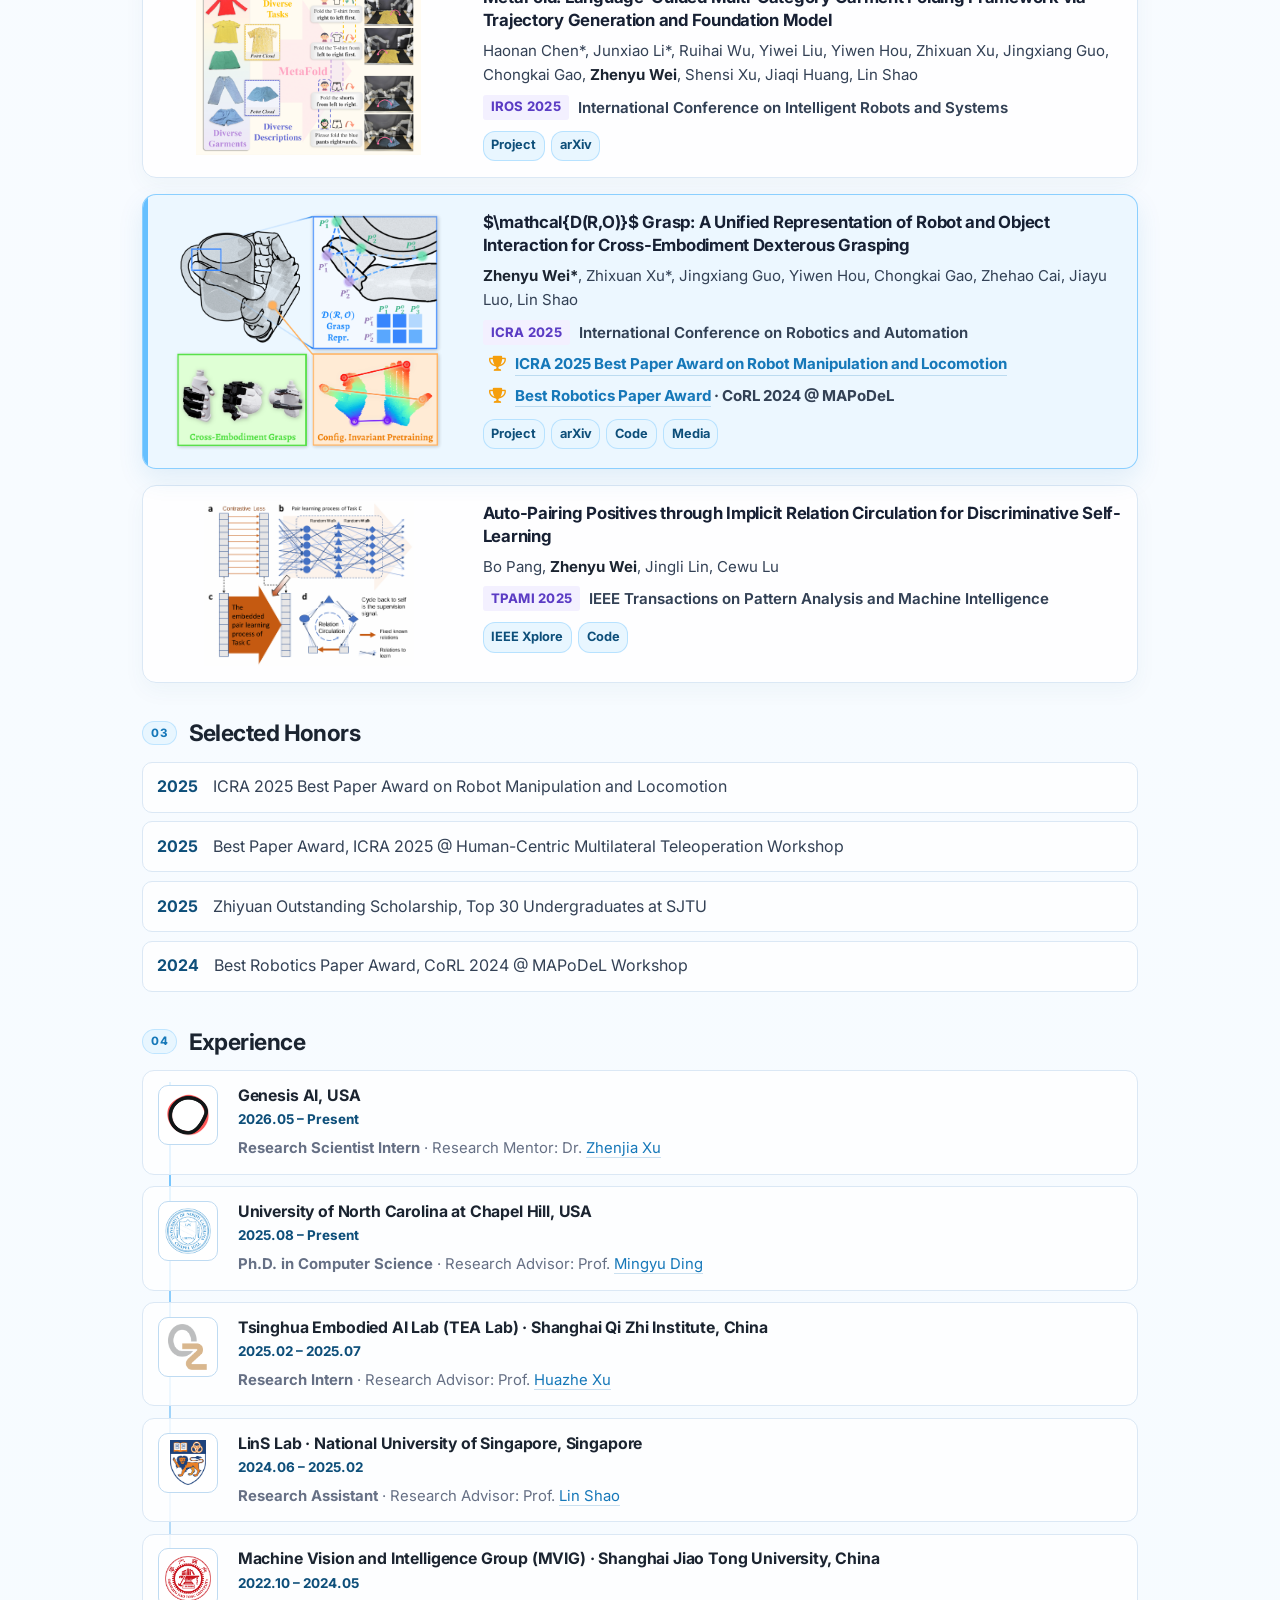
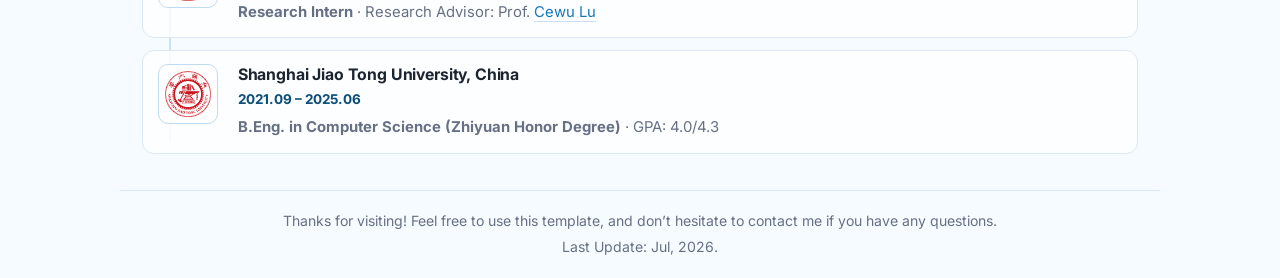
==== commit ec4e1242: "update links" ====
--- a/index.html
+++ b/index.html
@@ -155,7 +155,7 @@
                             Ruogu Li, Chenyang Ma, Sikai Li, <strong>Zhenyu Wei</strong>, Yunchao Yao, Haochen Shi, C. Karen Liu, Shuran Song, Mingyu Ding
                         </p>
                         <div class="paper-links">
-                            <a href="https://handroid.org/">Website</a>
+                            <a href="https://handroid.org/">Project</a>
                             <a href="https://arxiv.org/abs/2607.16187">arXiv</a>
                         </div>
                     </div>
@@ -169,7 +169,7 @@
                             Chenyang Ma*, Yunchao Yao*, <strong>Zhenyu Wei*</strong>, Ruogu Li, Daniel Szafir†, Mingyu Ding†
                         </p>
                         <div class="paper-links">
-                            <a href="https://cat.chenyangma.com/">Website</a>
+                            <a href="https://cat.chenyangma.com/">Project</a>
                             <a href="https://arxiv.org/abs/2607.03529">arXiv</a>
                             <a href="https://github.com/cublicma/current-as-touch">Code</a>
                         </div>
@@ -184,7 +184,7 @@
                             Yunchao Yao*, Zhuxiu Xu*, Tianqi Zhang, Zixuan Liu, Sikai Li, <strong>Zhenyu Wei</strong>, Feng Chen, Dihong Huang, Kechang Wan, Chenyang Ma, Shuqi Zhao, Shenghua Gao, Masayoshi Tomizuka, Yi Ma, Mingyu Ding
                         </p>
                         <div class="paper-links">
-                            <a href="https://ycyao216.github.io/DexVerse.site/">Website</a>
+                            <a href="https://ycyao216.github.io/DexVerse.site/">Project</a>
                             <a href="https://arxiv.org/abs/2607.08751">arXiv</a>
                             <a href="https://github.com/ycyao216/DexVerse">Code</a>
                         </div>
@@ -199,7 +199,7 @@
                             Dihong Huang, <strong>Zhenyu Wei</strong>, Zhuxiu Xu, Yunchao Yao, Sikai Li, Mingyu Ding
                         </p>
                         <div class="paper-links">
-                            <a href="https://devon018.github.io/DexCompose-Webpage/">Website</a>
+                            <a href="https://devon018.github.io/DexCompose-Webpage/">Project</a>
                             <a href="https://arxiv.org/abs/2606.28323">arXiv</a>
                             <a href="https://github.com/Devon018/DexCompose">Code</a>
                         </div>
@@ -214,7 +214,7 @@
                             Sikai Li, Shuning Li, <strong>Zhenyu Wei</strong>, Yunchao Yao, Chenran Li, Mingyu Ding
                         </p>
                         <div class="paper-links">
-                            <a href="https://skevinci.github.io/coordex/">Website</a>
+                            <a href="https://skevinci.github.io/coordex/">Project</a>
                             <a href="https://arxiv.org/abs/2606.23680">arXiv</a>
                             <a href="https://github.com/Skevinci/CoorDex">Code</a>
                         </div>
@@ -230,8 +230,9 @@
                             Yu Fang, Yuchun Feng, Dong Jing, Jiaqi Liu, Yue Yang, <strong>Zhenyu Wei</strong>, Daniel Szafir, Mingyu Ding
                         </p>
                         <div class="paper-links">
-                            <a href="https://vla-va.github.io/">Website</a>
+                            <a href="https://vla-cf.github.io/">Project</a>
                             <a href="https://arxiv.org/abs/2602.17659">arXiv</a>
+                            <a href="https://github.com/yuffish/LIBERO-CF">Code</a>
                         </div>
                     </div>
                 </article>
@@ -247,7 +248,7 @@
                             <span class="venue-badge">RSS 2026</span> Robotics: Science and Systems XXII
                         </p>
                         <div class="paper-links">
-                            <a href="https://zhenyuwei2003.github.io/OHRA/">Website</a>
+                            <a href="https://zhenyuwei2003.github.io/OHRA/">Project</a>
                             <a href="https://arxiv.org/abs/2602.16712">arXiv</a>
                             <a href="https://github.com/zhenyuwei2003/OHRA">Code</a>
                             <a href="https://mp.weixin.qq.com/s/cp15BVTkxkZM7SH8wH4V8w">Media</a>
@@ -266,7 +267,7 @@
                             <span class="venue-badge">ICML 2026</span> International Conference on Machine Learning
                         </p>
                         <div class="paper-links">
-                            <a href="https://timsty1.github.io/moh/">Website</a>
+                            <a href="https://timsty1.github.io/moh/">Project</a>
                             <a href="https://arxiv.org/abs/2511.19433">arXiv</a>
                             <a href="https://github.com/Timsty1/MixtureOfHorizons">Code</a>
                         </div>
@@ -284,7 +285,8 @@
                             <span class="venue-badge">Science Robotics</span> 
                         </p>
                         <div class="paper-links">
-                            <a href="https://lei-kun.github.io/RL-100/">Website</a>
+                            <a href="https://lei-kun.github.io/RL-100/">Project</a>
+                            <a href="https://www.science.org/doi/10.1126/scirobotics.aed6267">Paper</a>
                             <a href="https://arxiv.org/abs/2510.14830">arXiv</a>
                             <a href="https://github.com/Lei-Kun/RL-100">Code</a>
                         </div>
@@ -302,7 +304,7 @@
                             <button class="text-modal-link" type="button" data-modal-open="telepreview-award">Best Paper Award</button> · ICRA 2025 @ Human-Centric Multilateral Teleoperation
                         </p>
                         <div class="paper-links">
-                            <a href="https://nus-lins-lab.github.io/telepreview-web/">Website</a>
+                            <a href="https://nus-lins-lab.github.io/telepreview-web/">Project</a>
                             <a href="https://arxiv.org/abs/2412.13548">arXiv</a>
                         </div>
                     </div>
@@ -319,7 +321,7 @@
                             <span class="venue-badge">IROS 2025</span> International Conference on Intelligent Robots and Systems
                         </p>
                         <div class="paper-links">
-                            <a href="https://meta-fold.github.io/">Website</a>
+                            <a href="https://meta-fold.github.io/">Project</a>
                             <a href="https://arxiv.org/abs/2503.08372">arXiv</a>
                         </div>
                     </div>
@@ -342,7 +344,7 @@
                             <button class="text-modal-link" type="button" data-modal-open="dro-corl-award">Best Robotics Paper Award</button> · CoRL 2024 @ MAPoDeL
                         </p>
                         <div class="paper-links">
-                            <a href="https://nus-lins-lab.github.io/drograspweb/">Website</a>
+                            <a href="https://nus-lins-lab.github.io/drograspweb/">Project</a>
                             <a href="https://arxiv.org/abs/2410.01702">arXiv</a>
                             <a href="https://github.com/zhenyuwei2003/DRO-Grasp">Code</a>
                             <a href="https://mp.weixin.qq.com/s/csdm7B3G9__QpwEtoIQxuA">Media</a>
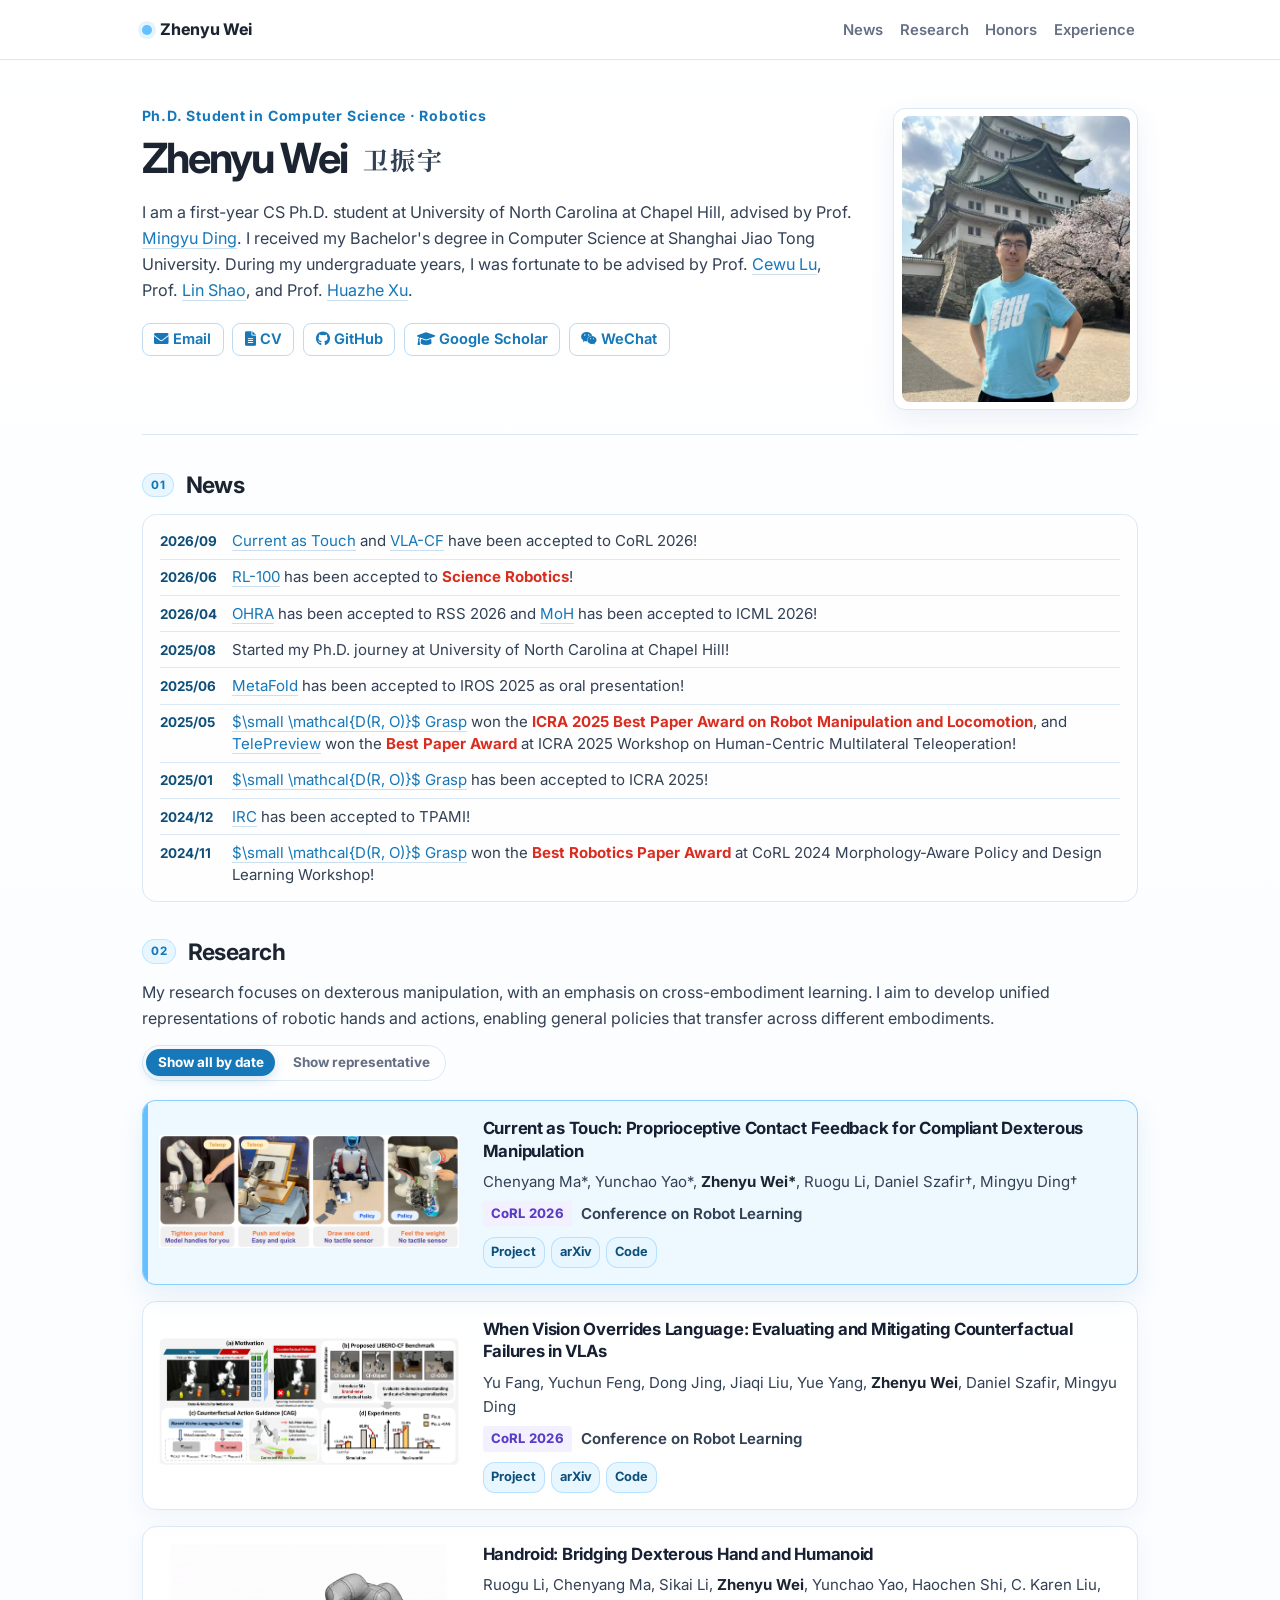
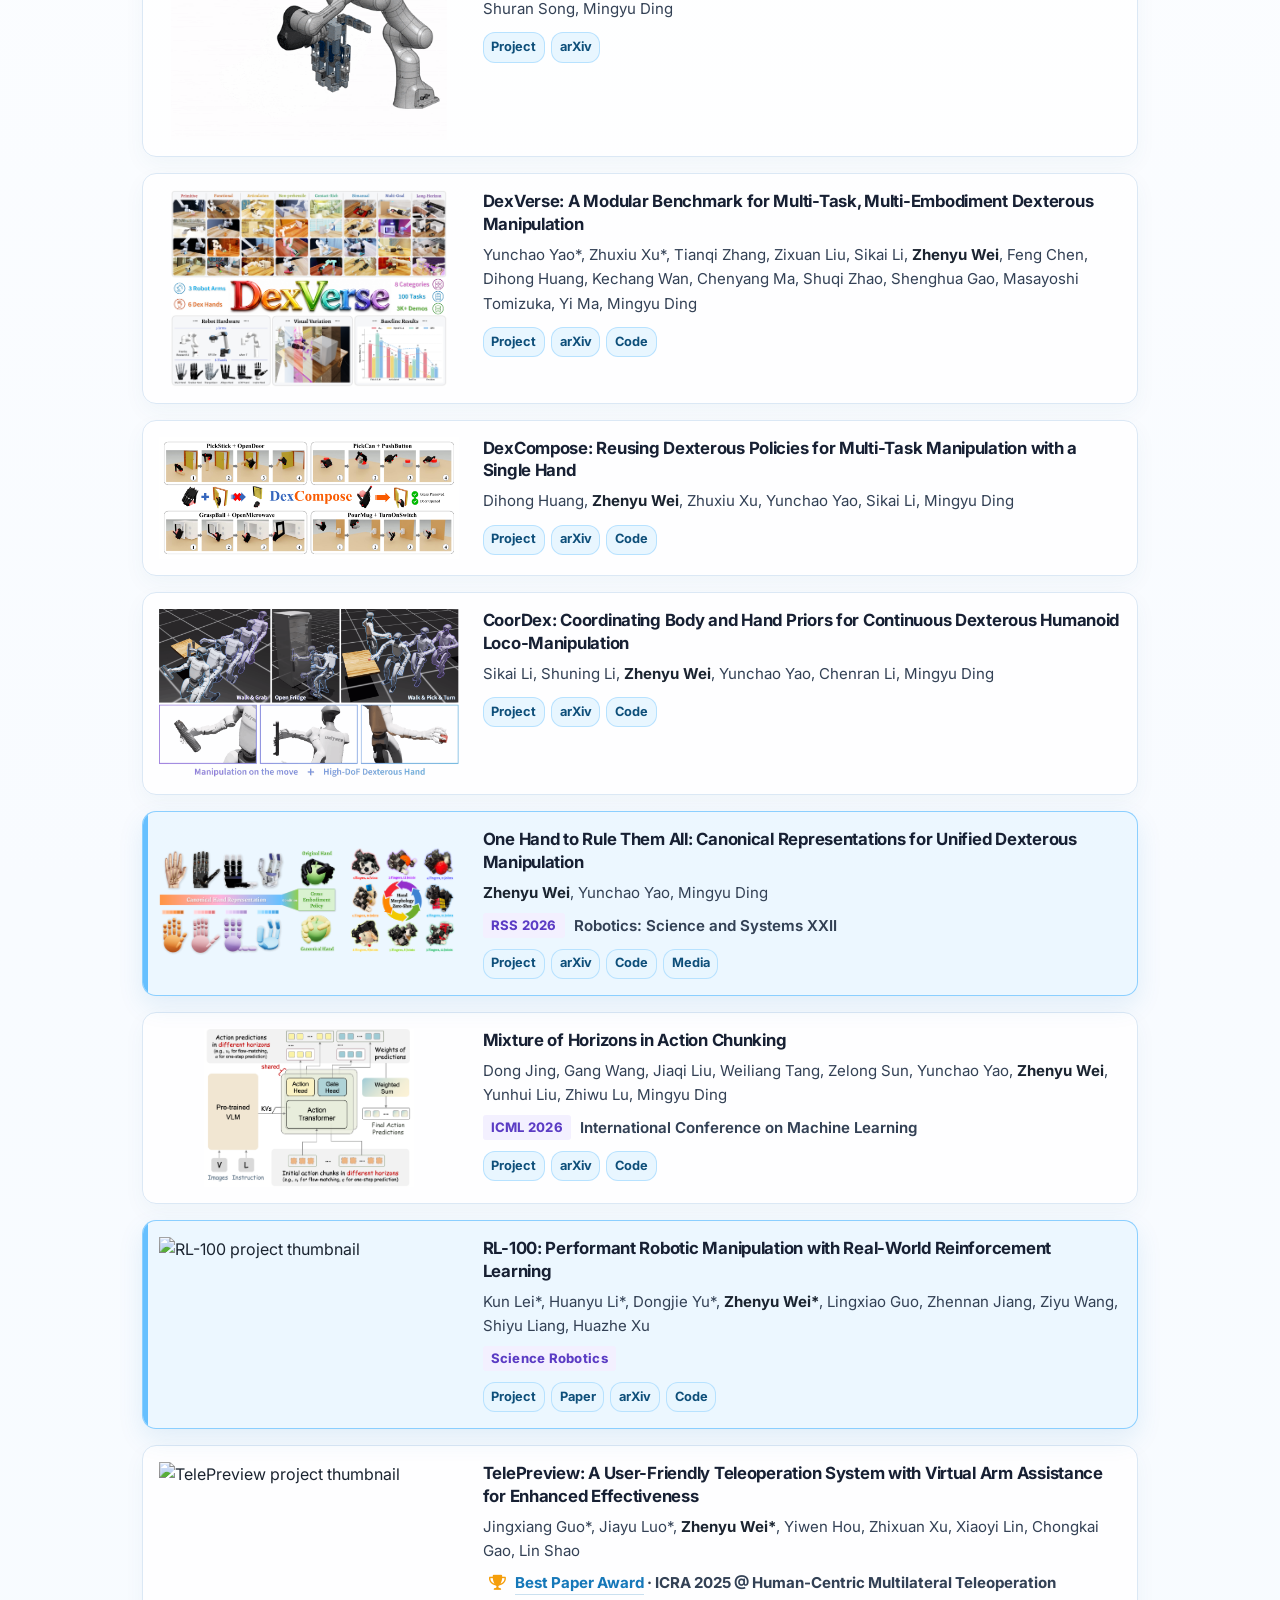
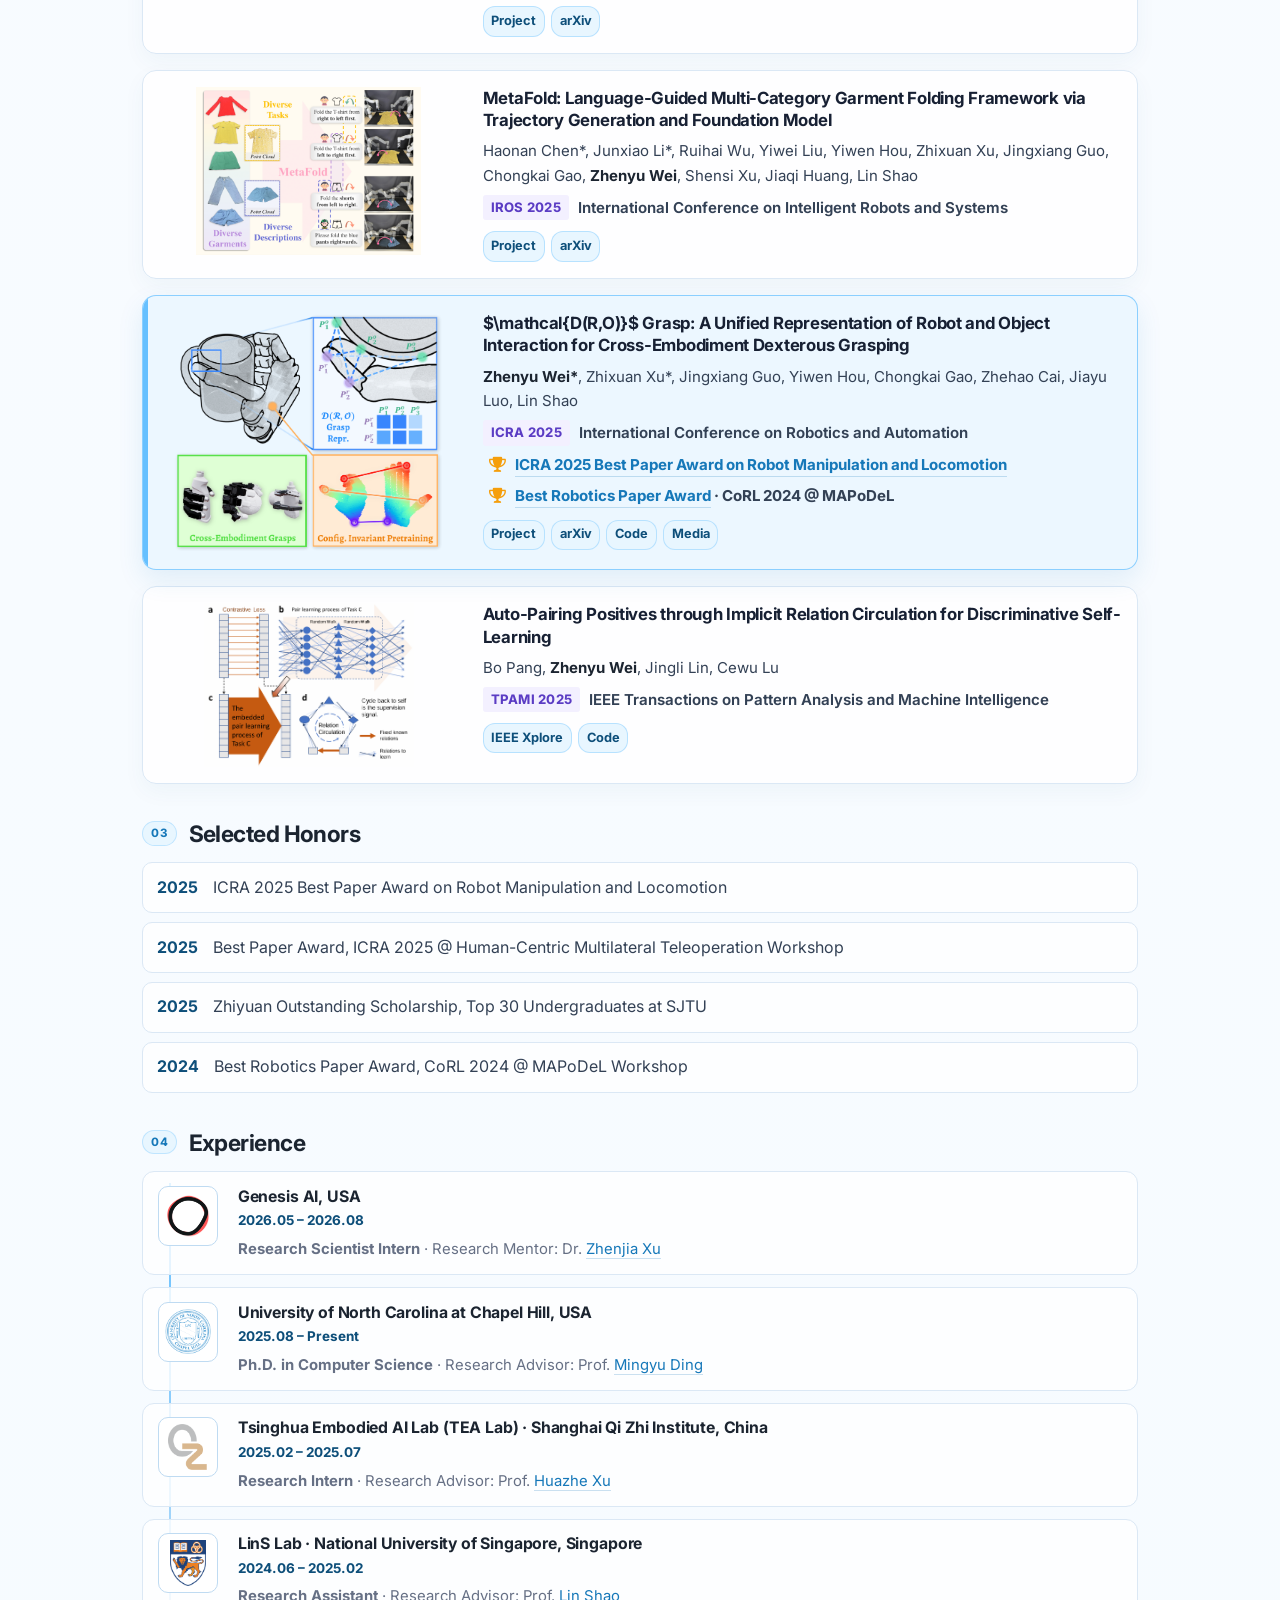
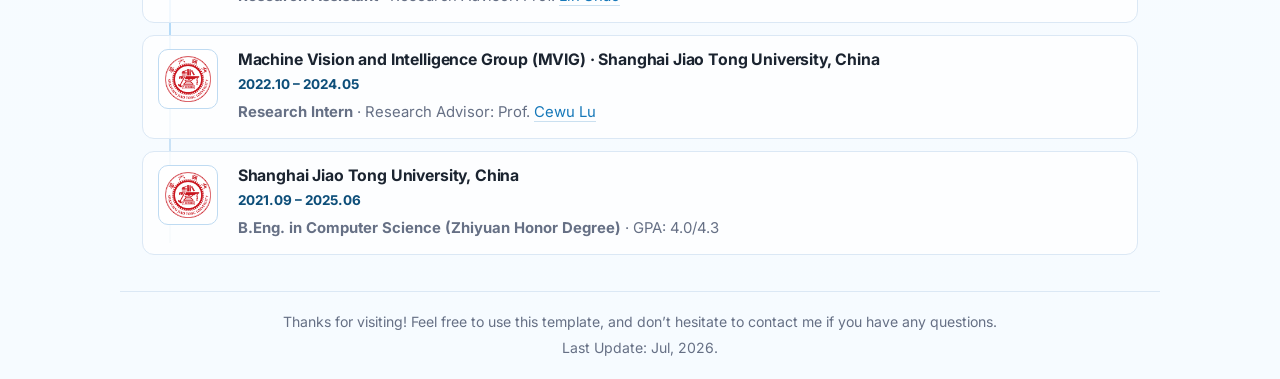
==== commit aa3ecb8d: "update CoRL 2026" ====
--- a/index.html
+++ b/index.html
@@ -52,7 +52,7 @@
                 </p>
                 <div class="link-row" aria-label="Profile links">
                     <a href="mailto:wzhenyu@cs.unc.edu"><i class="fas fa-envelope"></i> Email</a>
-                    <a href="assets/CV_2607.pdf"><i class="fas fa-file-alt"></i> CV</a>
+                    <a href="assets/CV_2609.pdf"><i class="fas fa-file-alt"></i> CV</a>
                     <a href="https://github.com/zhenyuwei2003"><i class="fab fa-github"></i> GitHub</a>
                     <a href="https://scholar.google.com/citations?user=RlQ3QLMAAAAJ"><i class="fas fa-graduation-cap"></i> Google Scholar</a>
                     <button class="button-link" type="button" data-modal-open="wechat-modal"><i class="fab fa-weixin"></i> WeChat</button>
@@ -69,6 +69,12 @@
             </div>
             <div class="news-card">
                 <ol class="news-list">
+                    <li>
+                        <time>2026/09</time>
+                        <span>
+                            <a href="https://cat.chenyangma.com/">Current as Touch</a> and <a href="https://vla-cf.github.io/">VLA-CF</a> have been accepted to CoRL 2026!
+                        </span>
+                    </li>
                     <li>
                         <time>2026/06</time>
                         <span>
@@ -147,26 +153,15 @@
             </div>
 
             <div class="paper-list">
-                <article class="paper" data-representative="false">
-                    <img src="assets/paper/Handroid.gif" alt="Handroid project thumbnail" style="width: 92%; margin: 0 auto;" />
-                    <div>
-                        <h3>Handroid: Bridging Dexterous Hand and Humanoid</h3>
-                        <p class="authors">
-                            Ruogu Li, Chenyang Ma, Sikai Li, <strong>Zhenyu Wei</strong>, Yunchao Yao, Haochen Shi, C. Karen Liu, Shuran Song, Mingyu Ding
-                        </p>
-                        <div class="paper-links">
-                            <a href="https://handroid.org/">Project</a>
-                            <a href="https://arxiv.org/abs/2607.16187">arXiv</a>
-                        </div>
-                    </div>
-                </article>
-
-                <article class="paper" data-representative="false">
-                    <img src="assets/paper/CaT.png" alt="CaT project thumbnail" style="width: 100%; margin: 0 auto;" />
+                <article class="paper featured" data-representative="true">
+                    <img src="assets/paper/CaT.png" alt="CaT project thumbnail" style="width: 100%; margin: 18px auto;" />
                     <div>
                         <h3>Current as Touch: Proprioceptive Contact Feedback for Compliant Dexterous Manipulation</h3>
                         <p class="authors">
                             Chenyang Ma*, Yunchao Yao*, <strong>Zhenyu Wei*</strong>, Ruogu Li, Daniel Szafir†, Mingyu Ding†
+                        </p>
+                        <p class="venue">
+                            <span class="venue-badge">CoRL 2026</span> Conference on Robot Learning
                         </p>
                         <div class="paper-links">
                             <a href="https://cat.chenyangma.com/">Project</a>
@@ -175,6 +170,39 @@
                         </div>
                     </div>
                 </article>
+
+                <article class="paper" data-representative="false">
+                    <img src="assets/paper/VLA-VA.jpg" alt="Counterfactual VLA project thumbnail" style="width: 100%; margin: 20px auto;" />
+                    <div>
+                        <h3>When Vision Overrides Language: Evaluating and Mitigating Counterfactual Failures in VLAs
+                        </h3>
+                        <p class="authors">
+                            Yu Fang, Yuchun Feng, Dong Jing, Jiaqi Liu, Yue Yang, <strong>Zhenyu Wei</strong>, Daniel Szafir, Mingyu Ding
+                        </p>
+                        <p class="venue">
+                            <span class="venue-badge">CoRL 2026</span> Conference on Robot Learning
+                        </p>
+                        <div class="paper-links">
+                            <a href="https://vla-cf.github.io/">Project</a>
+                            <a href="https://arxiv.org/abs/2602.17659">arXiv</a>
+                            <a href="https://github.com/yuffish/LIBERO-CF">Code</a>
+                        </div>
+                    </div>
+                </article>
+
+                <article class="paper" data-representative="false">
+                    <img src="assets/paper/Handroid.gif" alt="Handroid project thumbnail" style="width: 92%; margin: 0 auto;" />
+                    <div>
+                        <h3>Handroid: Bridging Dexterous Hand and Humanoid</h3>
+                        <p class="authors">
+                            Ruogu Li, Chenyang Ma, Sikai Li, <strong>Zhenyu Wei</strong>, Yunchao Yao, Haochen Shi, C. Karen Liu, Shuran Song, Mingyu Ding
+                        </p>
+                        <div class="paper-links">
+                            <a href="https://handroid.org/">Project</a>
+                            <a href="https://arxiv.org/abs/2607.16187">arXiv</a>
+                        </div>
+                    </div>
+                </article>
                 
                 <article class="paper" data-representative="false">
                     <img src="assets/paper/DexVerse.png" alt="DexVerse project thumbnail" style="width: 92%; margin: 0 auto;" />
@@ -217,22 +245,6 @@
                             <a href="https://skevinci.github.io/coordex/">Project</a>
                             <a href="https://arxiv.org/abs/2606.23680">arXiv</a>
                             <a href="https://github.com/Skevinci/CoorDex">Code</a>
-                        </div>
-                    </div>
-                </article>
-
-                <article class="paper" data-representative="false">
-                    <img src="assets/paper/VLA-VA.jpg" alt="Counterfactual VLA project thumbnail" />
-                    <div>
-                        <h3>When Vision Overrides Language: Evaluating and Mitigating Counterfactual Failures in VLAs
-                        </h3>
-                        <p class="authors">
-                            Yu Fang, Yuchun Feng, Dong Jing, Jiaqi Liu, Yue Yang, <strong>Zhenyu Wei</strong>, Daniel Szafir, Mingyu Ding
-                        </p>
-                        <div class="paper-links">
-                            <a href="https://vla-cf.github.io/">Project</a>
-                            <a href="https://arxiv.org/abs/2602.17659">arXiv</a>
-                            <a href="https://github.com/yuffish/LIBERO-CF">Code</a>
                         </div>
                     </div>
                 </article>
@@ -392,7 +404,7 @@
                     <img src="assets/experience/Genesis AI.png" alt="Genesis AI logo" />
                     <div>
                         <h3>Genesis AI, USA</h3>
-                        <span>2026.05 – Present</span>
+                        <span>2026.05 – 2026.08</span>
                         <p><strong>Research Scientist Intern</strong> · Research Mentor: Dr. <a href="https://zhenjiaxu.com/">Zhenjia Xu</a></p>
                     </div>
                 </article>
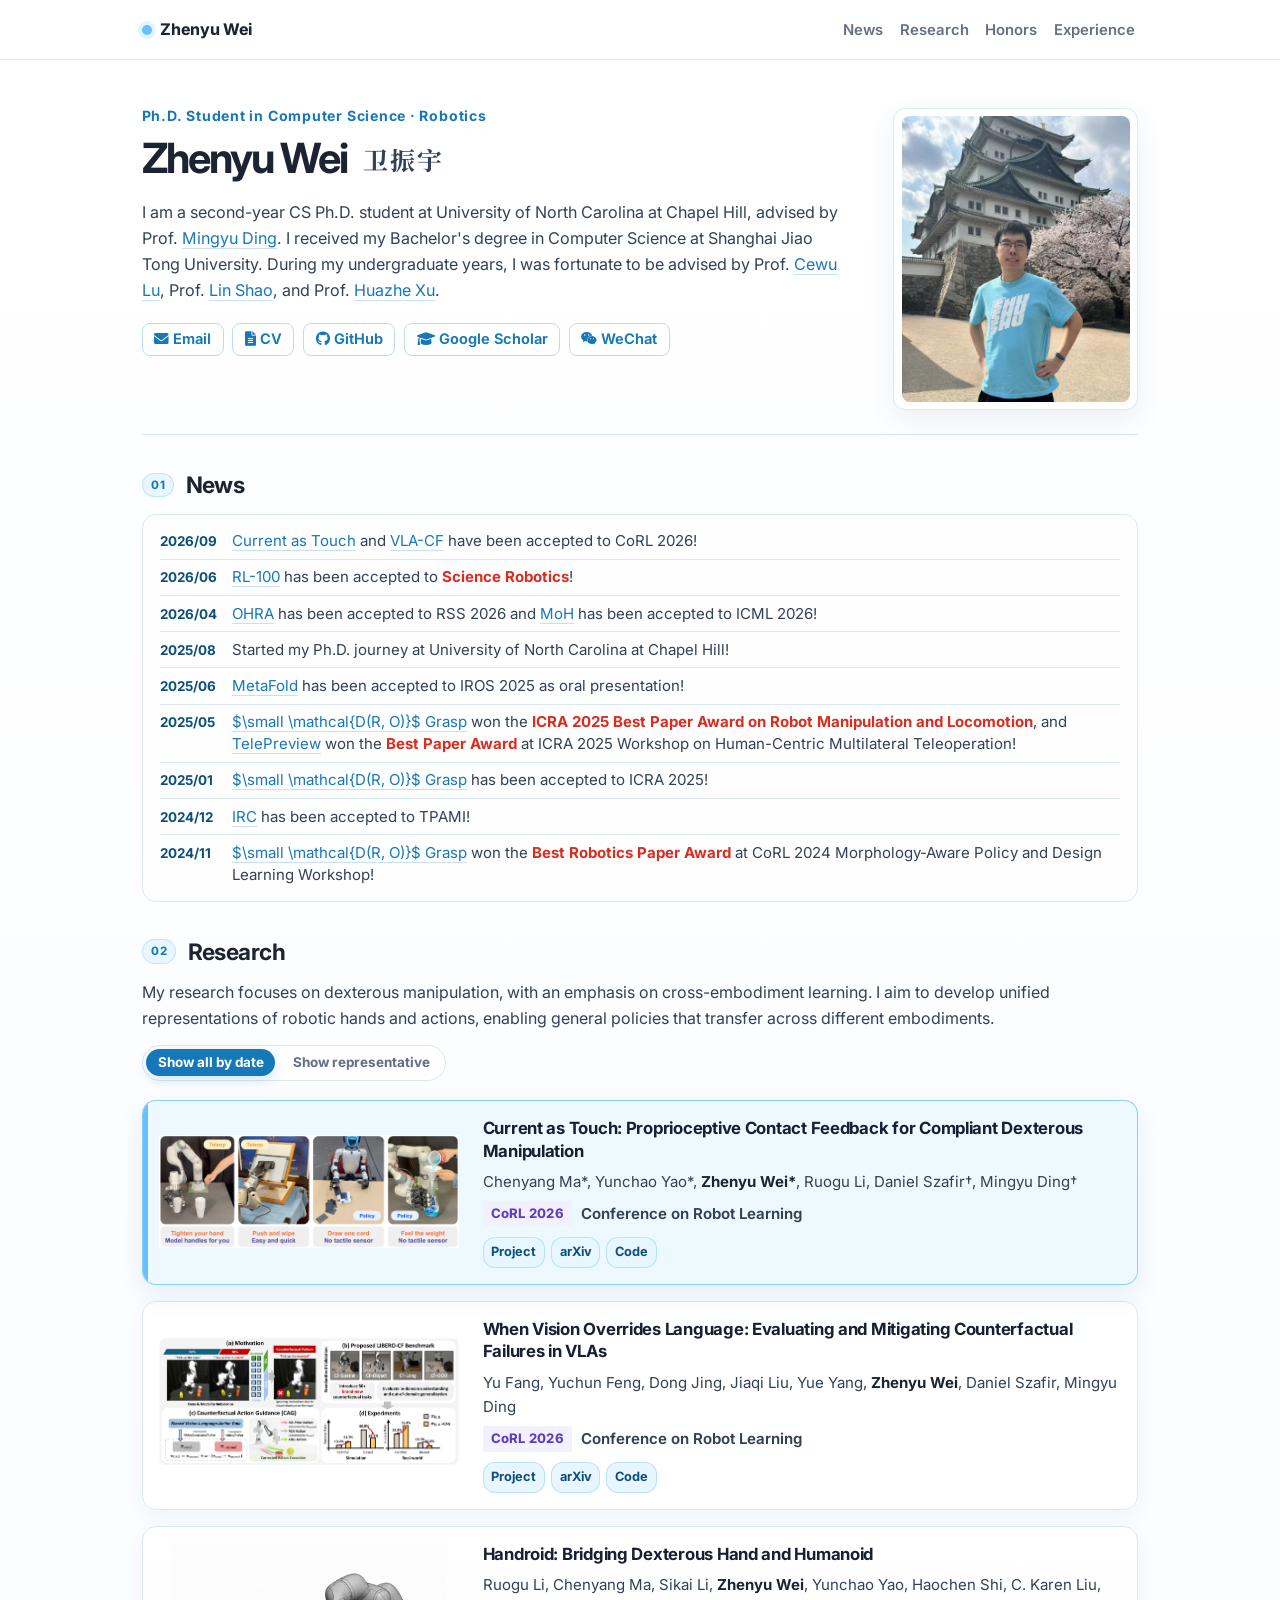
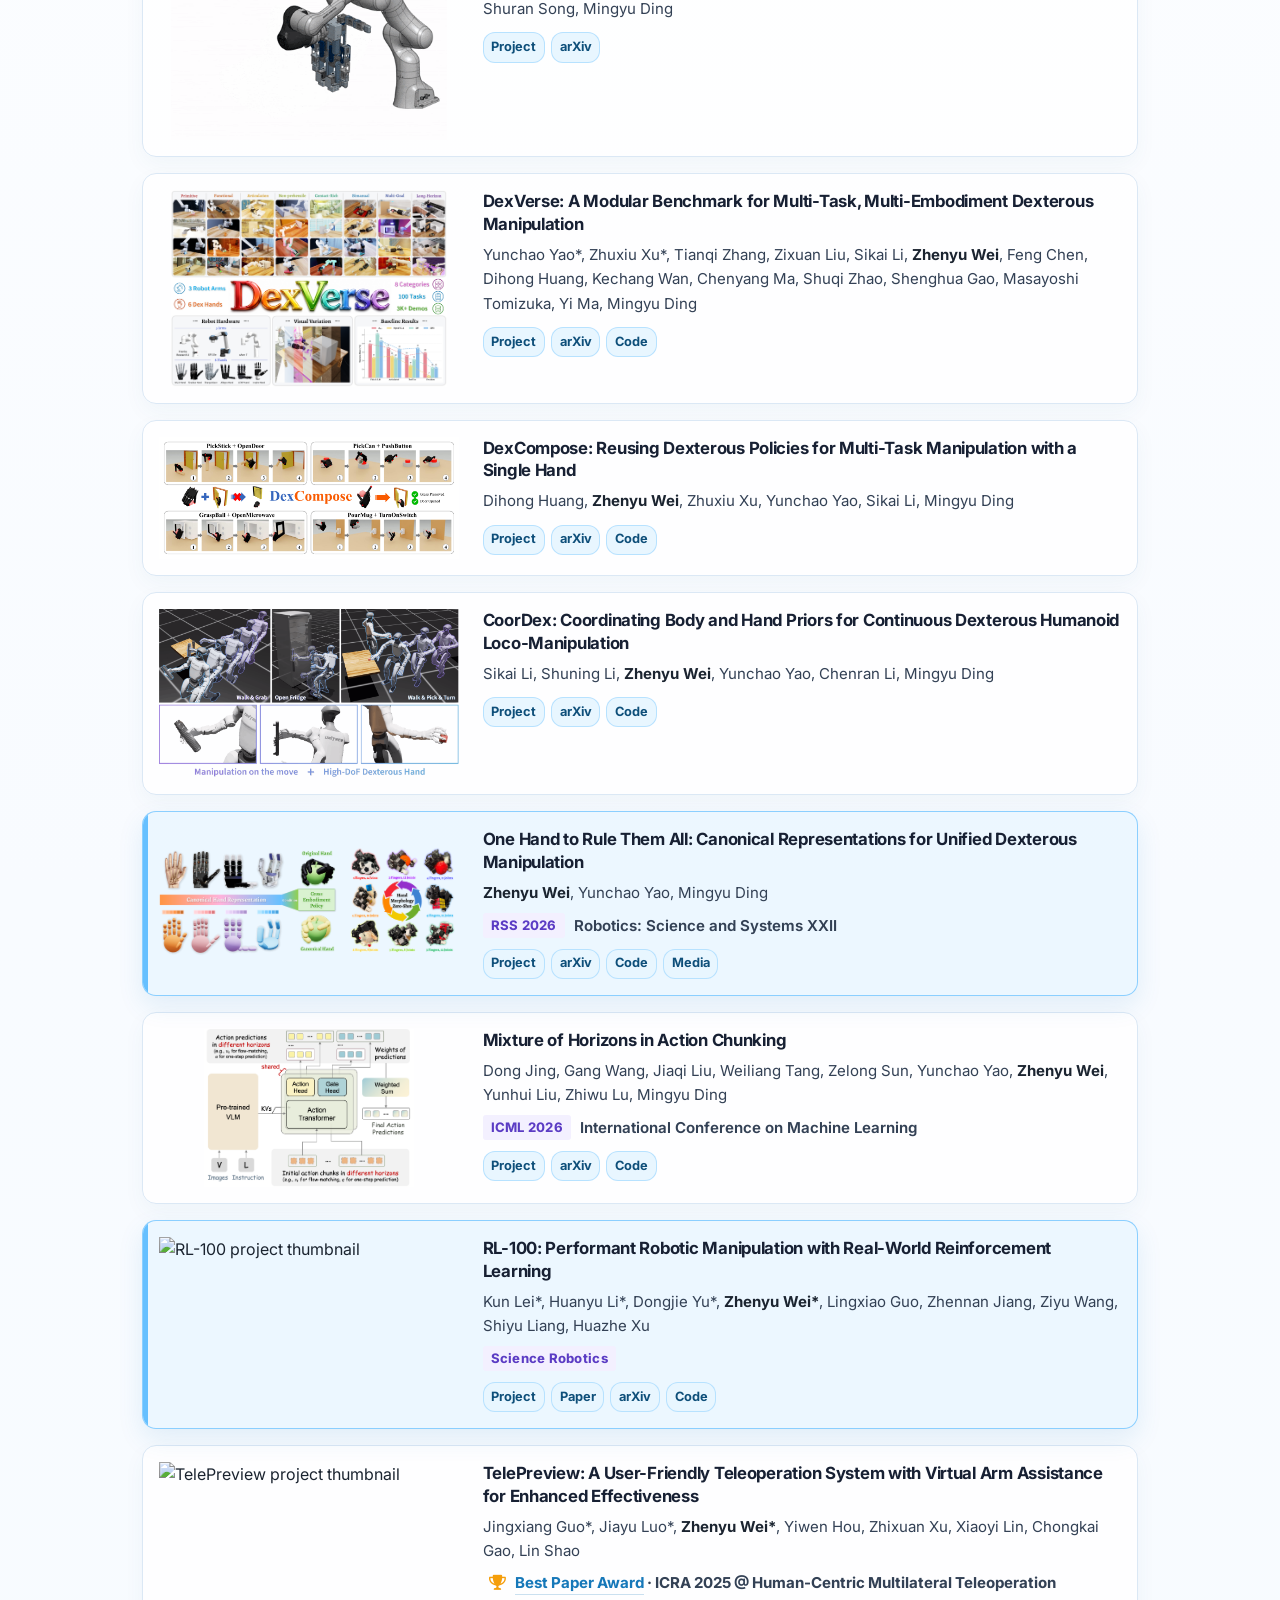
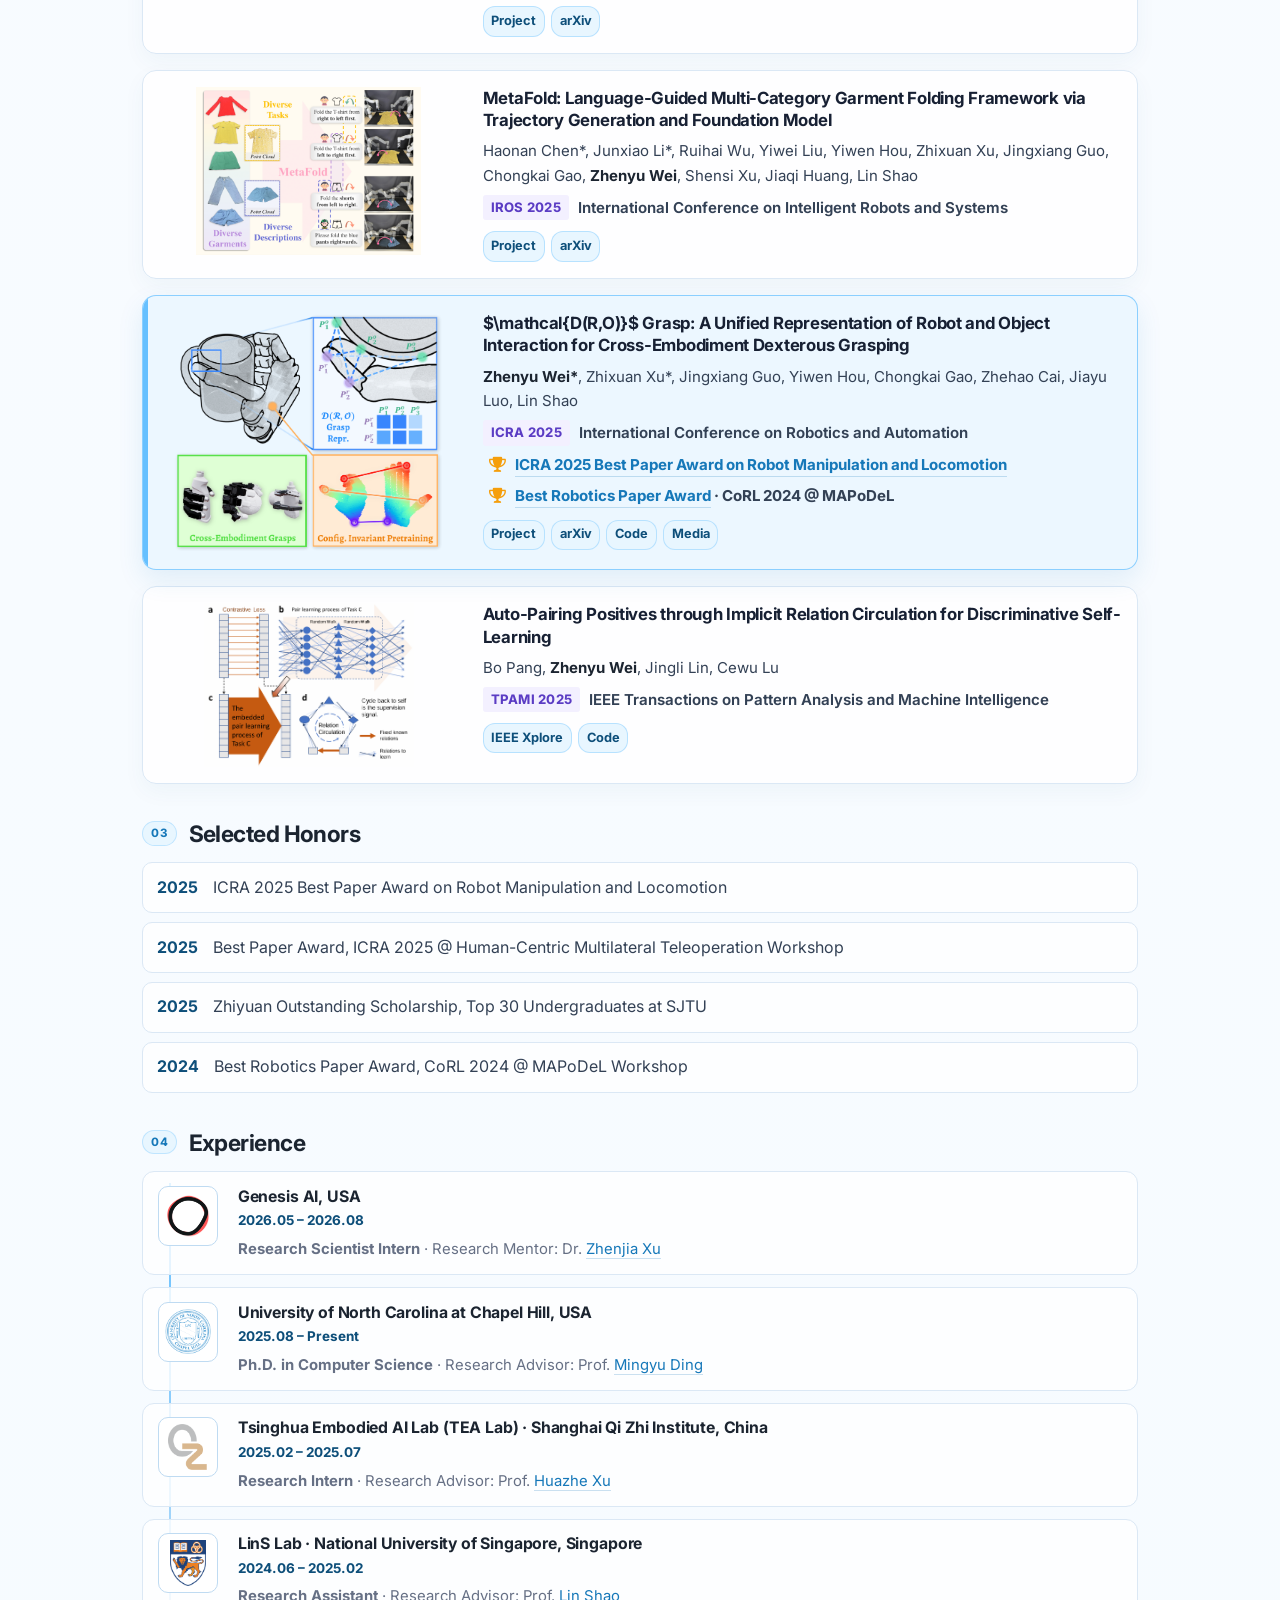
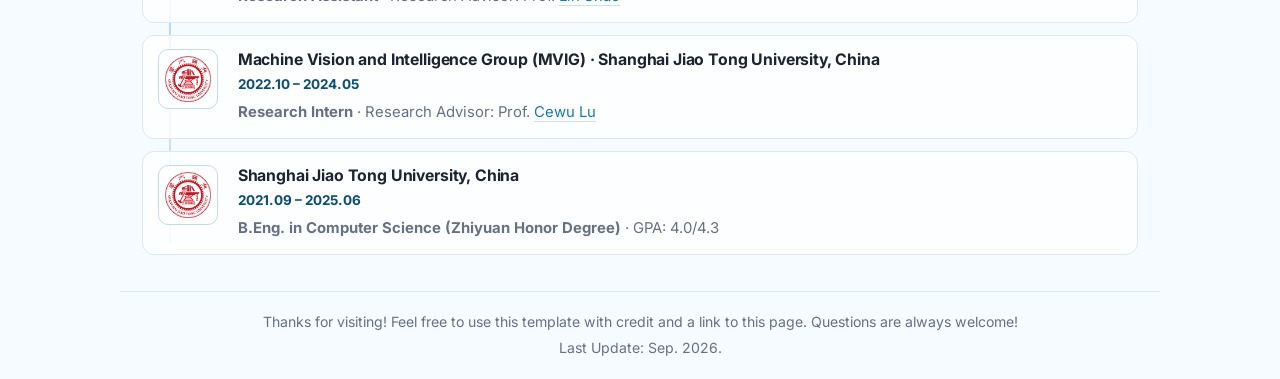
==== commit c901f36f: "update year" ====
--- a/index.html
+++ b/index.html
@@ -42,7 +42,7 @@
                 <p class="eyebrow">Ph.D. Student in Computer Science · Robotics</p>
                 <h1>Zhenyu Wei <span>卫振宇</span></h1>
                 <p class="bio">
-                    I am a first-year CS Ph.D. student at University of North Carolina at Chapel Hill, advised by 
+                    I am a second-year CS Ph.D. student at University of North Carolina at Chapel Hill, advised by 
                     Prof. <a href="https://dingmyu.github.io/">Mingyu Ding</a>. 
                     I received my Bachelor's degree in Computer Science at Shanghai Jiao Tong University.
                     During my undergraduate years, I was fortunate to be advised by 
@@ -453,8 +453,8 @@
     </main>
 
     <footer class="footer">
-        <p>Thanks for visiting! Feel free to use this template, and don’t hesitate to contact me if you have any questions.</p>
-        <p>Last Update: Jul, 2026.</p>
+        <p>Thanks for visiting! Feel free to use this template with credit and a link to this page. Questions are always welcome!</p>
+        <p>Last Update: Sep. 2026.</p>
     </footer>
 
     <script type='text/javascript' id='mapmyvisitors' 
